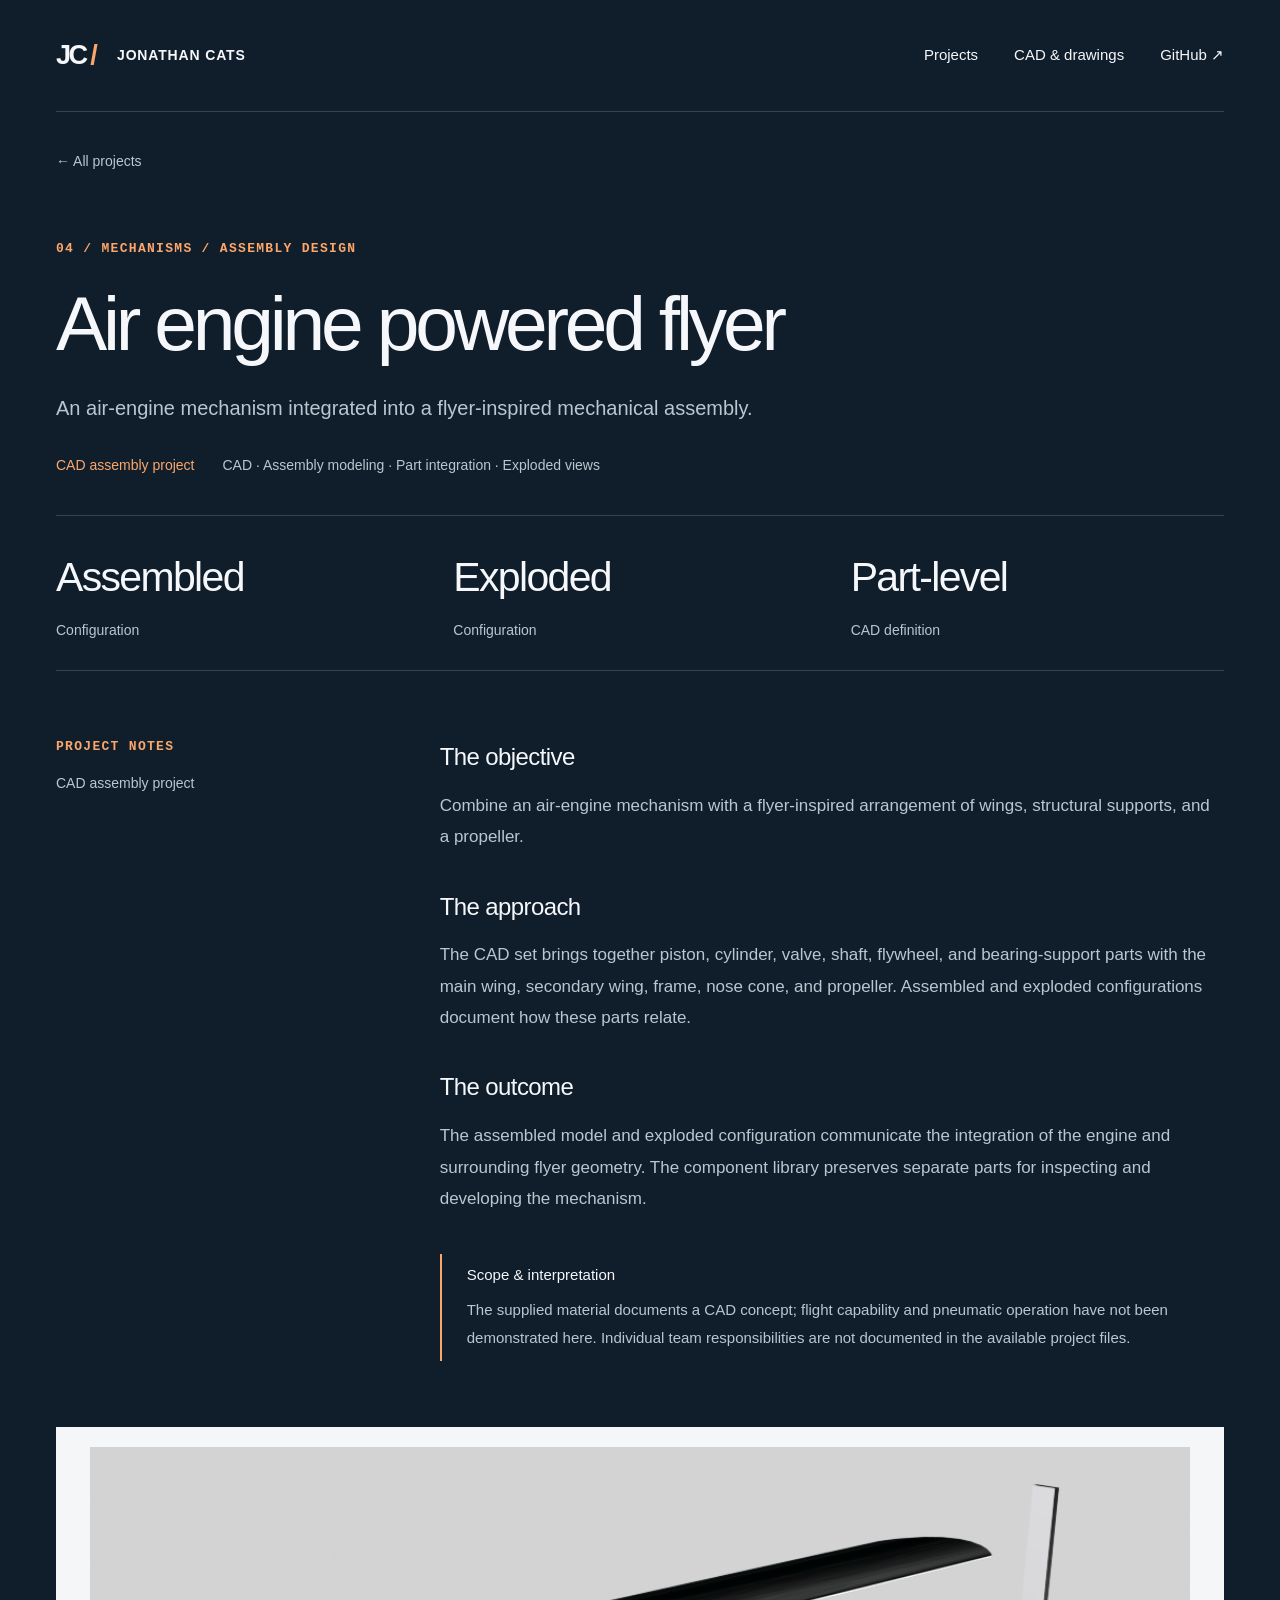
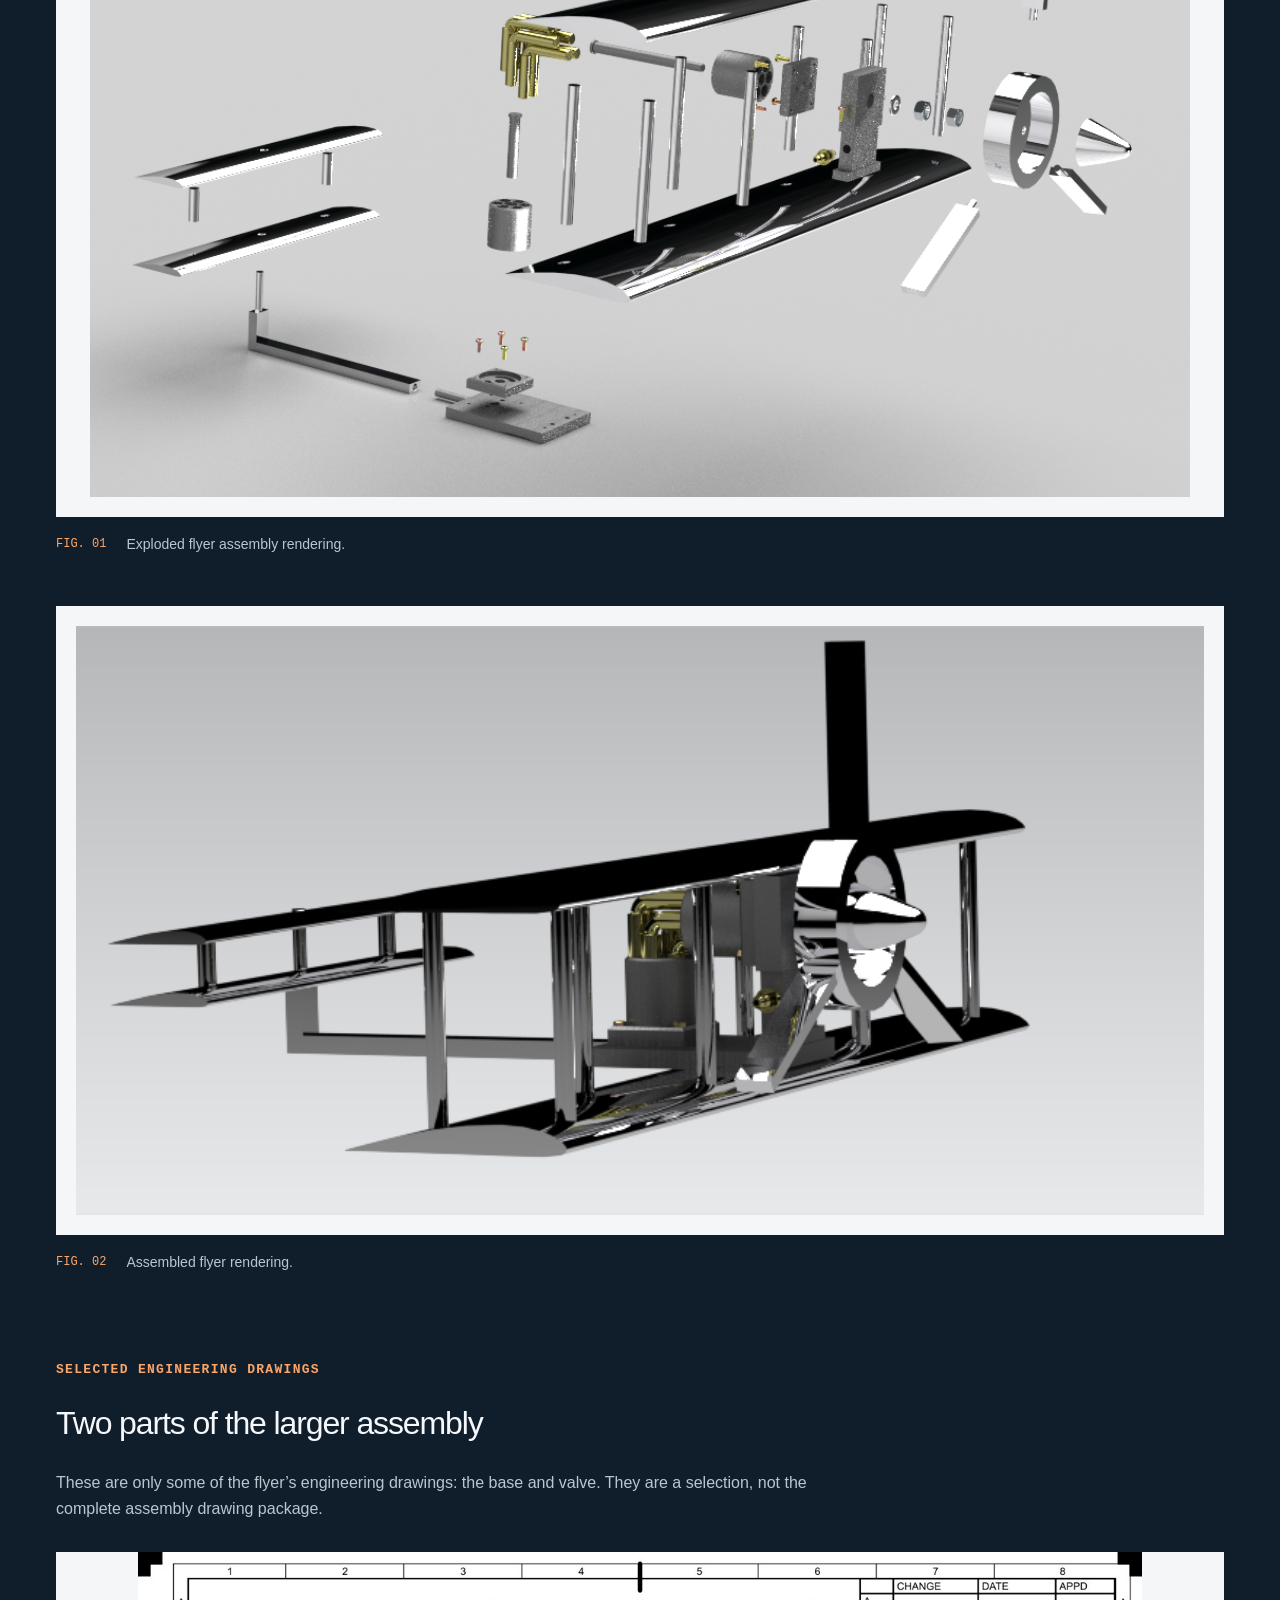
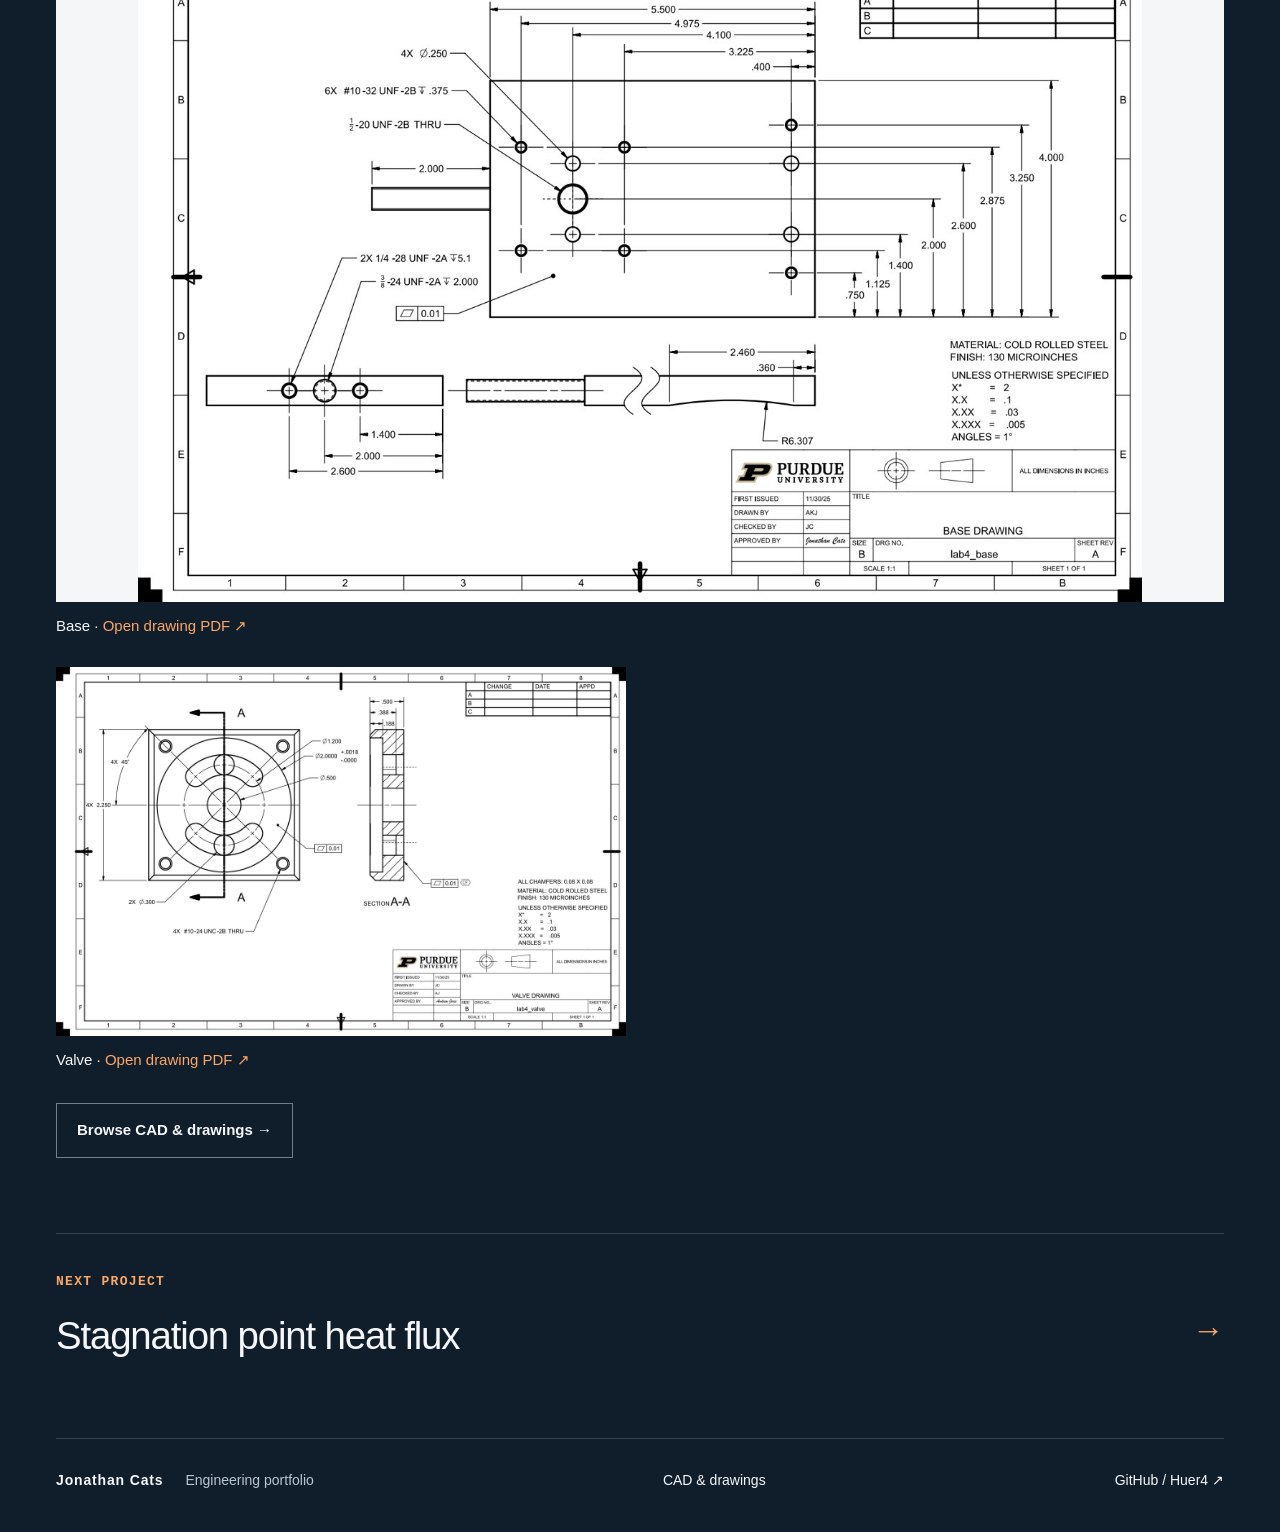
==== air-engine-flyer.html @ 66970be0 "Add interactive spaceplane STL viewer to stagnation heat-flux project" ====
<!doctype html><html lang="en"><head><meta charset="utf-8"><meta name="viewport" content="width=device-width, initial-scale=1"><meta name="description" content="An air-engine mechanism integrated into a flyer-inspired mechanical assembly."><meta name="theme-color" content="#101e2b"><meta property="og:title" content="Air engine powered flyer"><meta property="og:description" content="An air-engine mechanism integrated into a flyer-inspired mechanical assembly."><meta property="og:type" content="website"><title>Air engine powered flyer | Jonathan Cats</title><link rel="icon" href="assets/favicon.svg" type="image/svg+xml"><link rel="stylesheet" href="styles.6c785d814c17.css"></head><body><a class="skip" href="#main">Skip to content</a><header><a class="brand" href="index.html"><span class="monogram">JC<span> /</span></span><span>JONATHAN CATS</span></a><nav aria-label="Main navigation"><a href="index.html#projects">Projects</a><a href="cad-library.html">CAD &amp; drawings</a><a href="https://github.com/Huer4">GitHub <span aria-hidden="true">↗</span></a></nav></header><main id="main" class="detail"><a class="back" href="index.html#projects">← All projects</a><section class="project-heading"><p class="eyebrow accent">04 / MECHANISMS / ASSEMBLY DESIGN</p><h1>Air engine powered flyer</h1><p class="detail-intro">An air-engine mechanism integrated into a flyer-inspired mechanical assembly.</p><div class="project-meta"><span>CAD assembly project</span><span>CAD · Assembly modeling · Part integration · Exploded views</span></div></section><div class="metrics"><div><strong>Assembled</strong><span>Configuration</span></div><div><strong>Exploded</strong><span>Configuration</span></div><div><strong>Part-level</strong><span>CAD definition</span></div></div><div class="case-layout"><aside><p class="eyebrow">PROJECT NOTES</p><p>CAD assembly project</p></aside><div class="case-copy"><section><h2>The objective</h2><p>Combine an air-engine mechanism with a flyer-inspired arrangement of wings, structural supports, and a propeller.</p></section><section><h2>The approach</h2><p>The CAD set brings together piston, cylinder, valve, shaft, flywheel, and bearing-support parts with the main wing, secondary wing, frame, nose cone, and propeller. Assembled and exploded configurations document how these parts relate.</p></section><section><h2>The outcome</h2><p>The assembled model and exploded configuration communicate the integration of the engine and surrounding flyer geometry. The component library preserves separate parts for inspecting and developing the mechanism.</p></section><div class="model-note"><h3>Scope & interpretation</h3><p>The supplied material documents a CAD concept; flight capability and pneumatic operation have not been demonstrated here. Individual team responsibilities are not documented in the available project files.</p></div></div></div><section class="gallery" aria-label="Project figures"><figure class="flyer-figure"><a href="assets/flyer-exploded.png" aria-label="Open image: Exploded flyer assembly rendering."><img src="assets/flyer-exploded.png" alt="Exploded flyer assembly rendering." loading="lazy"></a><figcaption><span>FIG. 01</span>Exploded flyer assembly rendering.</figcaption></figure><figure class="flyer-figure"><a href="assets/flyer-assembly.png" aria-label="Open image: Assembled flyer rendering."><img src="assets/flyer-assembly.png" alt="Assembled flyer rendering." loading="lazy"></a><figcaption><span>FIG. 02</span>Assembled flyer rendering.</figcaption></figure></section><section class="selected-drawings"><p class="eyebrow accent">SELECTED ENGINEERING DRAWINGS</p><h2>Two parts of the larger assembly</h2><p>These are only some of the flyer’s engineering drawings: the base and valve. They are a selection, not the complete assembly drawing package.</p><div class="drawing-pair"><figure><a href="library/flyer-base/drawing.pdf"><img src="library/flyer-base/drawing.jpg" alt="Flyer base engineering drawing" loading="lazy"></a><figcaption>Base · <a href="library/flyer-base/drawing.pdf">Open drawing PDF ↗</a></figcaption></figure><figure><a href="library/flyer-valve/drawing.pdf"><img src="library/flyer-valve/drawing.jpg" alt="Flyer valve engineering drawing" loading="lazy"></a><figcaption>Valve · <a href="library/flyer-valve/drawing.pdf">Open drawing PDF ↗</a></figcaption></figure></div><a class="button" href="cad-library.html">Browse CAD & drawings →</a></section><a class="next-project" href="stagnation-point-heat-flux.html"><span class="eyebrow">NEXT PROJECT</span><strong>Stagnation point heat flux</strong><span aria-hidden="true">→</span></a></main><footer><a class="brand" href="index.html">Jonathan Cats<span class="muted">Engineering portfolio</span></a><a href="cad-library.html">CAD &amp; drawings</a><a href="https://github.com/Huer4">GitHub / Huer4 ↗</a></footer></body></html>
---- styles.6c785d814c17.css ----
:root{--bg:#101e2b;--surface:#182a3a;--line:#344452;--text:#f5f7fa;--muted:#bac6cf;--accent:#fca66a;--max:1280px;color-scheme:dark;font-family:Arial,Helvetica,sans-serif}*{box-sizing:border-box}html{scroll-behavior:smooth;scroll-padding-top:32px}body{margin:0;background:var(--bg);color:var(--text);font-size:16px;line-height:1.65}a{color:inherit;text-decoration:none}a:focus-visible{outline:3px solid var(--accent);outline-offset:7px}img{display:block;max-width:100%;height:auto}header,footer,main{width:min(var(--max),calc(100% - 112px));margin:auto}header{display:flex;align-items:center;justify-content:space-between;min-height:112px;border-bottom:1px solid var(--line);gap:28px}.brand{display:flex;align-items:center;gap:22px;font-size:.875rem;font-weight:700;letter-spacing:.06em}.monogram{font-size:1.7rem;letter-spacing:-.1em}.monogram span{color:var(--accent)}nav{display:flex;gap:36px;font-size:.9375rem}nav a:hover,.back:hover{color:var(--accent)}.hero{display:grid;grid-template-columns:1.07fr 1fr;align-items:center;gap:52px;padding:90px 0 84px}.eyebrow{font-family:'Courier New',monospace;font-size:.8125rem;letter-spacing:.1em;font-weight:700;line-height:1.6;margin:0 0 22px}.accent{color:var(--accent)}h1,h2,h3,p{margin-top:0}h1{font-size:clamp(2.9rem,4.6vw,4.65rem);font-weight:500;line-height:1.07;letter-spacing:-.055em;margin-bottom:28px}h1 em{font-style:normal;color:var(--accent)}.intro{font-size:1.0625rem;color:var(--muted);max-width:460px;margin:0 0 32px;line-height:1.8}.button{display:inline-flex;gap:36px;padding:14px 20px;border:1px solid #70808b;font-weight:600;font-size:.9375rem}.button:hover{background:var(--accent);color:var(--bg);border-color:var(--accent)}.hero-visual{border:1px solid var(--line);transform:translateY(9px)}.hero-image{background:#d2d4d6;padding:32px 0}.hero-image img{width:100%;aspect-ratio:1.4;object-fit:contain}.hero-caption{display:grid;grid-template-columns:1fr auto;gap:7px 20px;padding:23px 26px}.hero-caption>span:first-child{grid-column:1/-1;color:var(--muted);font:12px 'Courier New',monospace;letter-spacing:.12em}.hero-caption strong{font-size:1.125rem;font-weight:500}.hero-caption>span:last-child{color:var(--accent);font-size:1.4rem}.disciplines{border-top:1px solid var(--line);border-bottom:1px solid var(--line);padding:23px 0;display:flex;justify-content:space-between;gap:20px;color:var(--muted);font:.8125rem 'Courier New',monospace;letter-spacing:.06em}.projects{padding:90px 0 110px}.section-heading{display:flex;justify-content:space-between;align-items:end;margin-bottom:44px;gap:35px}.section-heading h2{font-size:clamp(2rem,3vw,2.8rem);font-weight:400;line-height:1.2;letter-spacing:-.035em;margin:0}.section-heading>p{color:var(--muted);margin:0}.grid{display:grid;grid-template-columns:1fr 1fr;gap:58px 32px}.card{min-width:0}.card-image{position:relative;background:#f1f3f5;aspect-ratio:1.5;overflow:hidden;display:grid;place-items:center}.card-image img{width:100%;height:100%;object-fit:contain;transition:transform .35s}.card a:hover .card-image img{transform:scale(1.025)}.image-num{position:absolute;top:16px;left:16px;background:var(--bg);color:var(--text);padding:3px 10px;font:.8125rem/1.8 'Courier New',monospace}.small-preview img{width:70%;height:70%;object-fit:contain}.card-info{padding:23px 0 0}.card-info .eyebrow{color:var(--accent);font-size:.75rem;margin-bottom:10px}.card h3{font-size:clamp(1.25rem,2vw,1.75rem);letter-spacing:-.025em;font-weight:500;line-height:1.25;display:flex;justify-content:space-between;gap:14px;margin-bottom:12px}.card h3 span{color:var(--accent)}.card-info>p:not(.eyebrow){color:var(--muted);max-width:470px;margin-bottom:18px}.card-link{font-size:.875rem;border-bottom:1px solid #7e909e;padding-bottom:5px}.card-link span{margin-left:13px}footer{padding:30px 0 40px;border-top:1px solid var(--line);display:flex;justify-content:space-between;align-items:center;gap:24px;font-size:.875rem}.muted{color:var(--muted);font-weight:400;letter-spacing:0}.skip{position:fixed;top:-100px;left:16px;background:var(--accent);color:var(--bg);padding:12px;z-index:10}.skip:focus{top:12px}.detail{padding-top:36px}.back{font-size:.875rem;color:var(--muted)}.project-heading{padding:65px 0 38px;max-width:1000px}.project-heading h1{font-size:clamp(2.9rem,6vw,5.5rem);max-width:950px}.detail-intro{font-size:1.25rem;line-height:1.6;max-width:730px;color:var(--muted)}.project-meta{display:flex;flex-wrap:wrap;gap:12px 28px;font-size:.875rem;color:var(--muted);margin-top:30px}.project-meta>span:first-child{color:var(--accent)}.metrics{display:grid;grid-template-columns:repeat(3,1fr);padding:28px 0;border-block:1px solid var(--line);gap:24px}.metrics>div{display:flex;flex-direction:column;gap:7px}.metrics strong{font-size:clamp(1.6rem,3.2vw,2.7rem);font-weight:400;letter-spacing:-.04em}.metrics span{color:var(--muted);font-size:.875rem}.case-layout{display:grid;grid-template-columns:1fr 2.5fr;gap:70px;margin:66px 0}.case-layout aside{color:var(--muted);font-size:.875rem}.case-layout aside .eyebrow{color:var(--accent);margin-bottom:14px}.case-copy{max-width:780px}.case-copy h2{font-weight:500;font-size:1.5rem;margin-bottom:13px;letter-spacing:-.025em}.case-copy section{margin-bottom:34px}.case-copy p{color:var(--muted);font-size:1.0625rem;line-height:1.85}.model-note{border-left:2px solid var(--accent);padding:9px 0 9px 25px;margin-top:40px}.model-note h3{font-size:.9375rem;margin-bottom:8px;font-weight:500}.model-note p{font-size:.9375rem;margin-bottom:0}.gallery{display:grid;grid-template-columns:repeat(2,minmax(0,1fr));gap:34px;margin-bottom:70px}figure{margin:0;min-width:0}figure:first-child{grid-column:1/-1}figure>a{background:#f5f6f7;display:grid;place-items:center;padding:20px}figure img{max-height:650px;object-fit:contain;width:100%}figure.preview-figure>a{min-height:330px}figure.preview-figure img{width:494px;max-width:100%}.gallery figcaption{display:flex;gap:20px;font-size:.875rem;color:var(--muted);padding:16px 0}.gallery figcaption span{font:.75rem/1.9 'Courier New',monospace;color:var(--accent);white-space:nowrap}.next-project{border-top:1px solid var(--line);display:grid;grid-template-columns:1fr auto;padding:38px 0 70px;gap:12px}.next-project .eyebrow{grid-column:1/-1;margin:0;color:var(--accent)}.next-project strong{font-weight:400;font-size:clamp(1.5rem,3vw,2.5rem);letter-spacing:-.03em}.next-project>span:last-child{font-size:2rem;color:var(--accent)}@media(min-width:1500px){.hero{padding-block:110px}}@media(max-width:1000px){header,footer,main{width:calc(100% - 64px)}.hero{gap:32px;padding-block:65px}h1{font-size:3.3rem}.hero-image{padding:20px 0}.brand{gap:12px}.disciplines{font-size:.75rem;letter-spacing:0}.case-layout{gap:35px;grid-template-columns:1fr 3fr}}@media(max-width:720px){header,footer,main{width:calc(100% - 40px)}header{min-height:86px}.brand{font-size:.75rem;gap:10px}.monogram{font-size:1.5rem}nav{gap:18px;font-size:.875rem}.hero{grid-template-columns:1fr;padding:48px 0;gap:36px}h1{font-size:clamp(2.75rem,9vw,4rem)}.hero-visual{transform:none}.hero-image{padding:0}.hero-image img{aspect-ratio:1.6}.disciplines{flex-wrap:wrap;gap:16px;font-size:.75rem}.projects{padding:54px 0 60px}.section-heading{align-items:start;flex-direction:column;gap:20px}.section-heading>p br{display:none}.grid{grid-template-columns:1fr;gap:42px}.card h3{font-size:1.6rem}.card-image{aspect-ratio:1.5}.card-info{padding-top:20px}footer{align-items:start;flex-direction:column}.project-heading{padding-top:42px}.project-heading h1{font-size:3rem}.detail-intro{font-size:1.125rem}.metrics{gap:15px}.metrics strong{font-size:1.6rem}.metrics span{font-size:.8125rem}.case-layout{grid-template-columns:1fr;gap:15px;margin:42px 0}.case-layout aside{display:none}.gallery{grid-template-columns:1fr}.gallery figure:first-child{grid-column:auto}figure>a{padding:8px}.gallery figcaption{gap:12px}.project-meta{gap:10px}.next-project{padding-bottom:45px}}@media(max-width:380px){header .brand>span:last-child{max-width:85px;line-height:1.4}.metrics{grid-template-columns:1fr}.metrics>div{flex-direction:row;align-items:baseline;justify-content:space-between}}@media(prefers-reduced-motion:reduce){html{scroll-behavior:auto}.card-image img{transition:none}}@media print{body{background:white;color:black}header,footer,nav,.back,.next-project{display:none}main{width:100%}.case-copy p,.model-note p,.metrics span,.detail-intro{color:#333}.gallery figure{break-inside:avoid}}

/* CAD and drawing collection */
.library-note{max-width:850px;color:var(--muted);font-size:1rem}.library-group{padding:18px 0 55px}.library-group>h2,.selected-drawings h2,.archive-teaser h2{font-size:2rem;font-weight:400;letter-spacing:-.035em;line-height:1.25}.library-grid{display:grid;grid-template-columns:repeat(2,minmax(0,1fr));gap:30px}.library-card{border:1px solid var(--line);padding:16px;min-width:0}.paired-previews{display:grid;grid-template-columns:1fr 1fr;gap:8px;background:#eff1f3}.paired-previews a{display:grid;place-items:center;min-width:0;aspect-ratio:1.1;background:#eff1f3;color:#182a3a}.paired-previews img{width:100%;height:100%;max-height:250px;object-fit:contain}.library-card h3{font-size:1.125rem;font-weight:500;margin:18px 0 12px}.library-links{display:flex;gap:12px 24px;flex-wrap:wrap;font-size:.875rem}.library-links a{color:var(--accent);text-decoration:underline;text-underline-offset:4px}.selected-drawings{margin:30px 0 75px}.selected-drawings>p:not(.eyebrow){color:var(--muted);max-width:800px}.drawing-pair{display:grid;grid-template-columns:1fr 1fr;gap:28px;margin:30px 0}.drawing-pair figure>a{padding:0}.drawing-pair figcaption{font-size:.9375rem;margin-top:12px}.drawing-pair figcaption a{color:var(--accent)}.gallery .flyer-figure{grid-column:1/-1}.archive-teaser{border-top:1px solid var(--line);display:flex;justify-content:space-between;align-items:center;gap:32px;padding:55px 0 75px}.archive-teaser p:not(.eyebrow){color:var(--muted)}.archive-teaser .button{flex-shrink:0}.archive-teaser h2{margin-bottom:14px}@media(max-width:720px){header{flex-wrap:wrap;gap:8px;padding:18px 0}header nav{width:100%;justify-content:space-between;gap:12px;padding-top:8px}.library-grid,.drawing-pair{grid-template-columns:1fr}.archive-teaser{display:block}.archive-teaser .button{margin-top:12px}.library-group>h2,.selected-drawings h2,.archive-teaser h2{font-size:1.6rem}}

.engineering-decisions h3{font-size:1.125rem;font-weight:500;margin:28px 0 10px}.contour-section{margin:0 0 70px}.contour-section h2{font-size:2rem;font-weight:400;letter-spacing:-.035em;line-height:1.25}.contour-section>p:not(.eyebrow){color:var(--muted);max-width:850px}.contour-section figure{margin:28px 0}.contour-section figure>a{padding:0}.contour-section figcaption{color:var(--muted);font-size:.875rem;padding-top:14px}

.site-update-note{width:min(var(--max),calc(100% - 112px));margin:0 auto;padding:22px 0;color:var(--muted);font-size:.875rem;line-height:1.7;border-top:1px solid var(--line)}@media(max-width:1000px){.site-update-note{width:calc(100% - 64px)}}@media(max-width:720px){.site-update-note{width:calc(100% - 40px)}}

/* Prominent homepage update banner */
.update-banner{width:100%;overflow:hidden;background:#c9162b;color:#fff;border-bottom:3px solid #ff7584;font-size:1rem;font-weight:700;letter-spacing:.035em;line-height:1.5;padding:15px 0}.update-banner-track{display:flex;width:max-content;animation:portfolio-notice 26s linear infinite}.update-banner-track span{display:block;flex-shrink:0;white-space:nowrap;padding-right:80px}.update-banner:hover .update-banner-track{animation-play-state:paused}@keyframes portfolio-notice{from{transform:translateX(0)}to{transform:translateX(-50%)}}@media(prefers-reduced-motion:reduce){.update-banner-track{animation:none;width:auto}.update-banner-track span{white-space:normal;padding:0 20px}.update-banner-track span[aria-hidden]{display:none}}

.geometry-section{margin:50px 0}.geometry-section h2{font-size:2rem;font-weight:400;letter-spacing:-.035em}.geometry-section>p{color:var(--muted);max-width:900px}#geometry-viewer{width:100%;height:440px;border:1px solid var(--line);background:#e5eaee}#geometry-viewer canvas{display:block;width:100%;height:100%;touch-action:none}#model-status{font-size:.875rem;margin:14px 0}.model-controls{display:flex;flex-wrap:wrap;align-items:center;gap:10px}.model-controls button,.model-controls a{font:inherit;font-size:.875rem;padding:9px 13px;border:1px solid #70808b;background:transparent;color:var(--text);cursor:pointer}.model-controls button:hover,.model-controls button[aria-pressed="true"]{background:var(--accent);color:var(--bg)}.model-controls button:focus-visible{outline:3px solid var(--accent);outline-offset:3px}.model-controls button:disabled{opacity:.4;cursor:wait}.model-controls a{color:var(--accent)}@media(max-width:720px){#geometry-viewer{height:330px}}
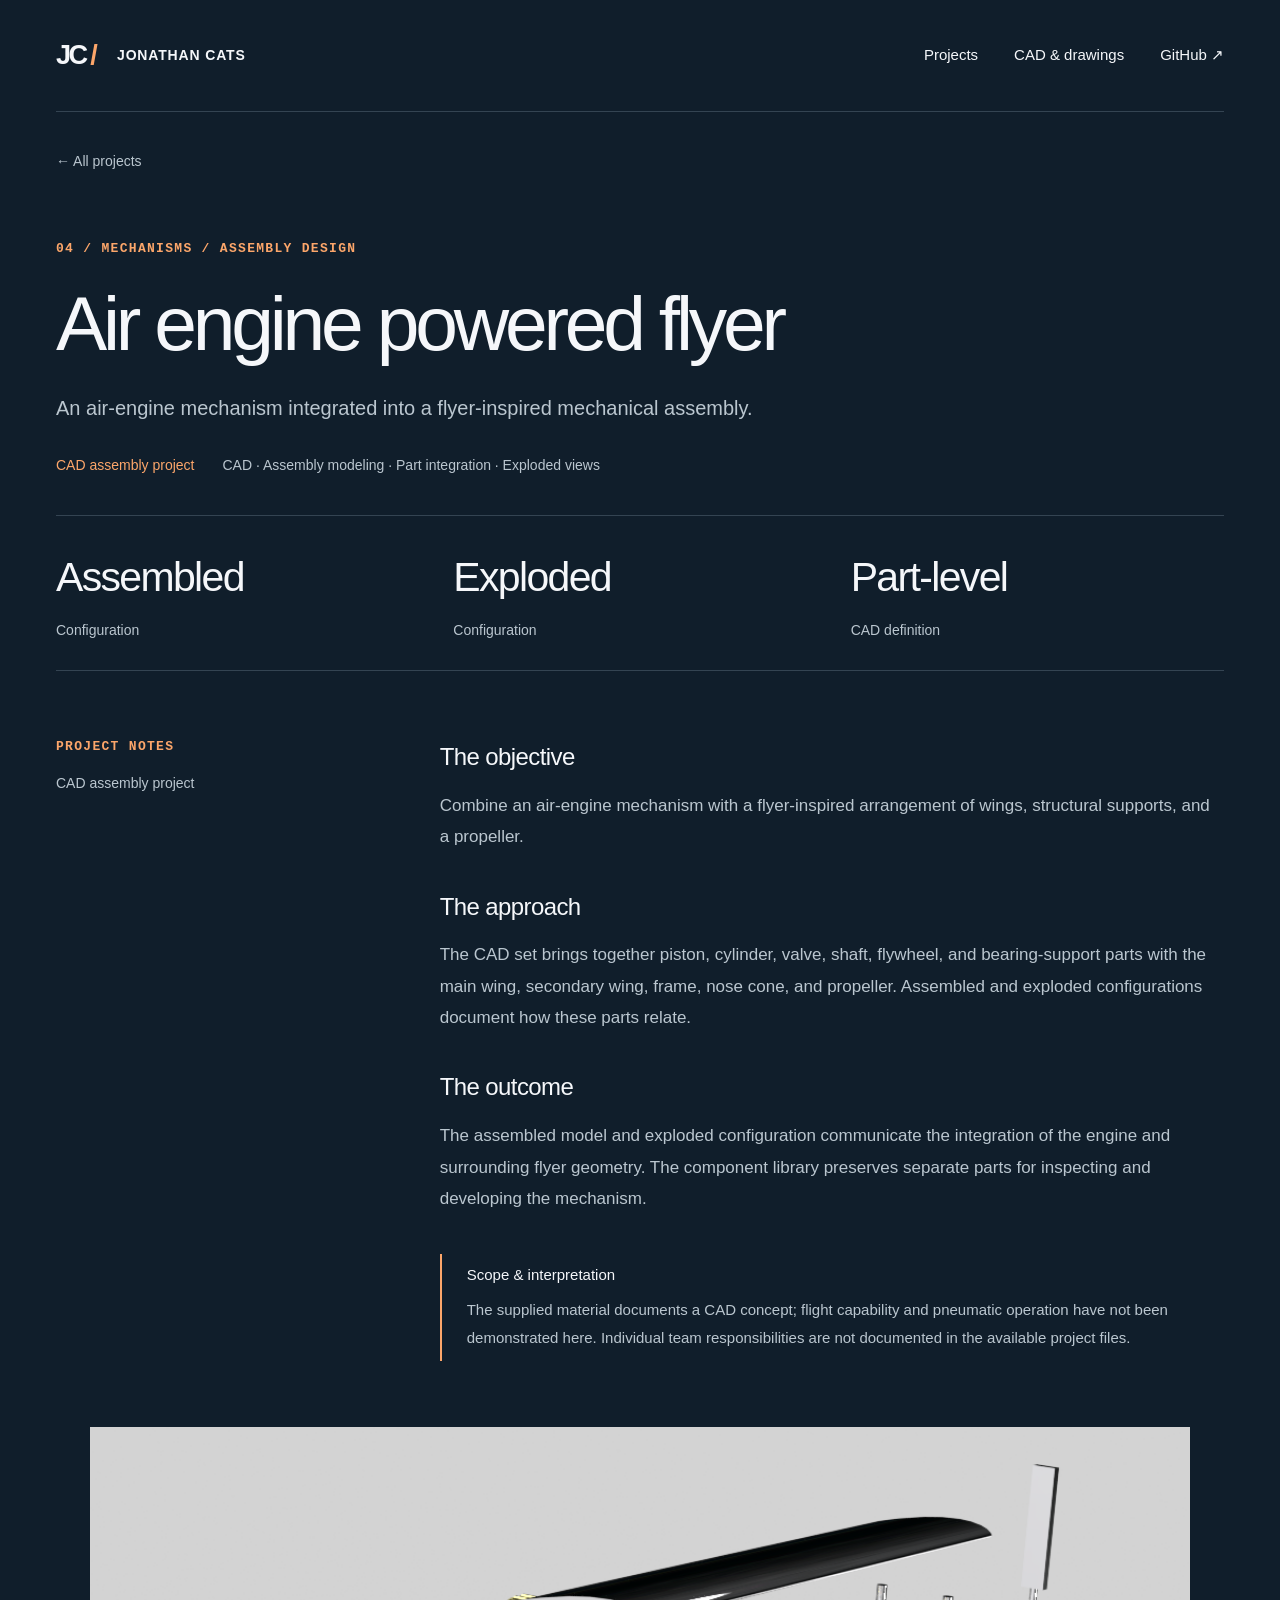
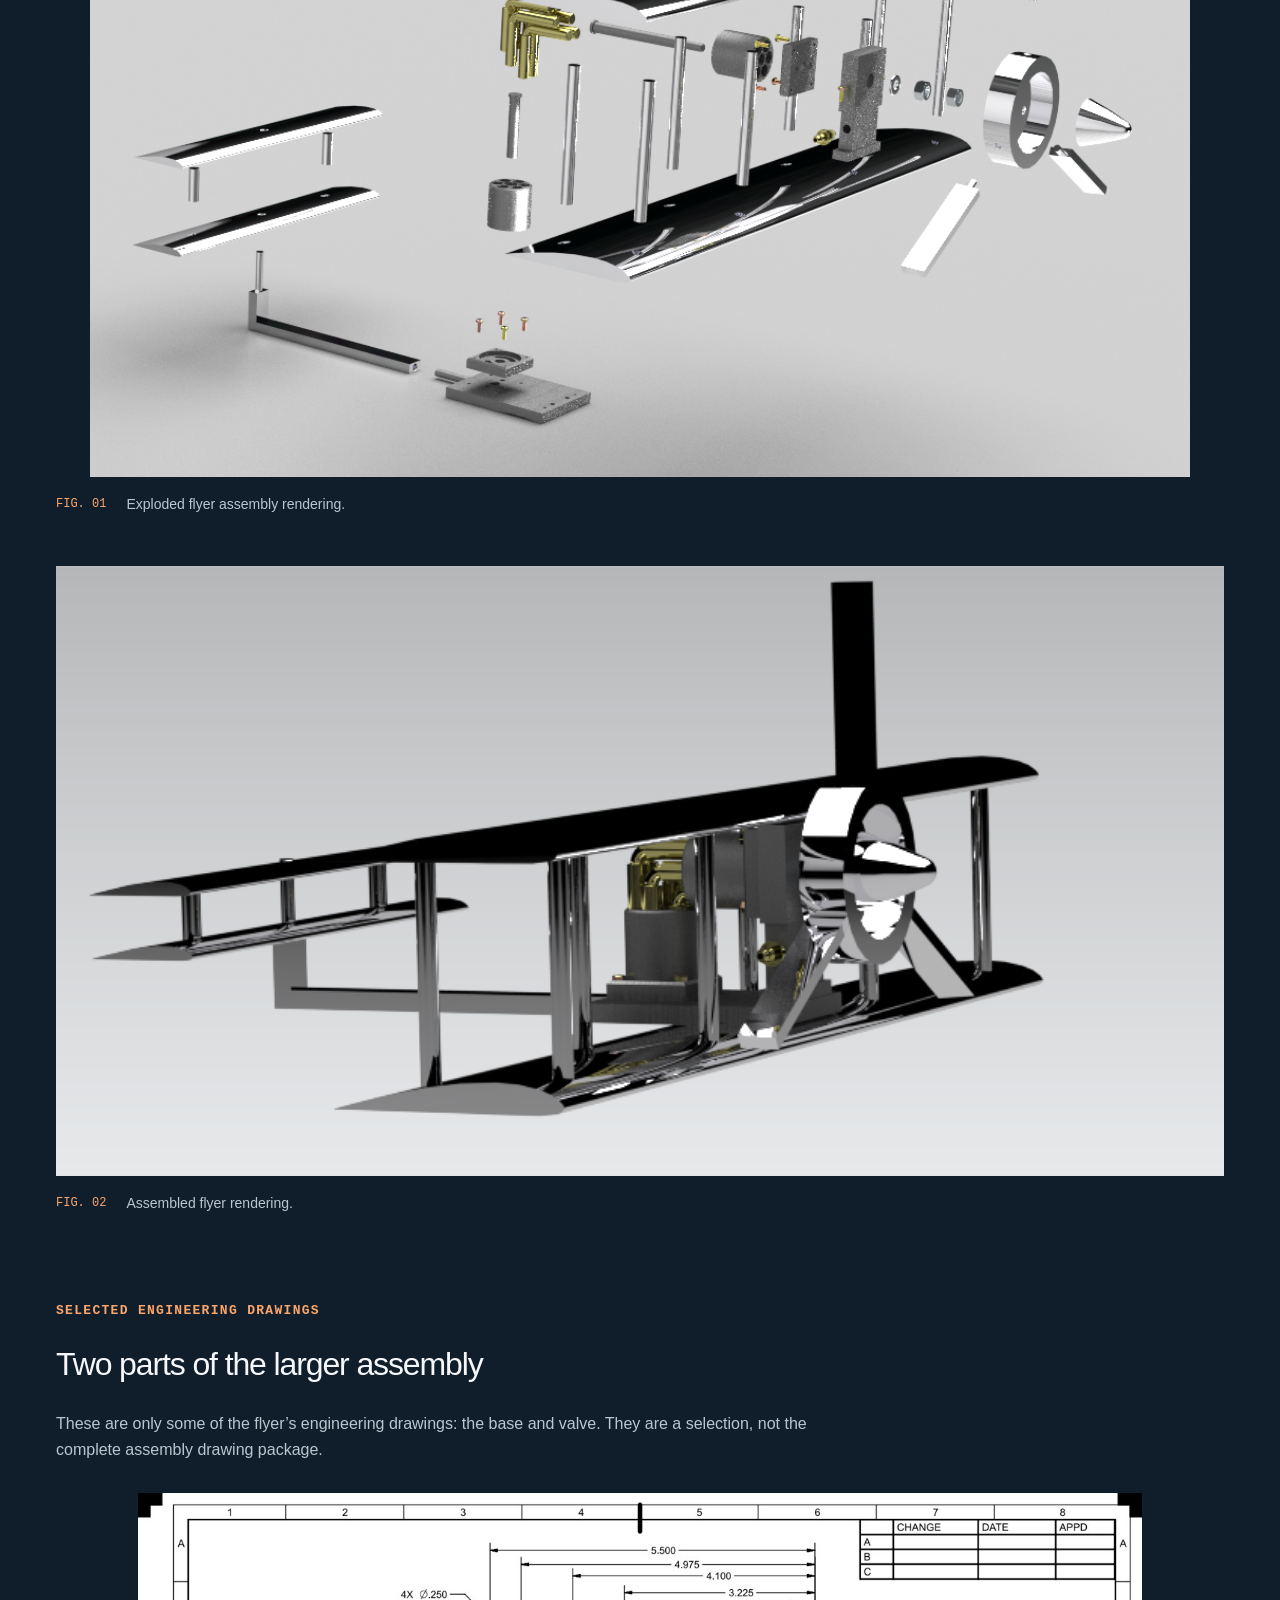
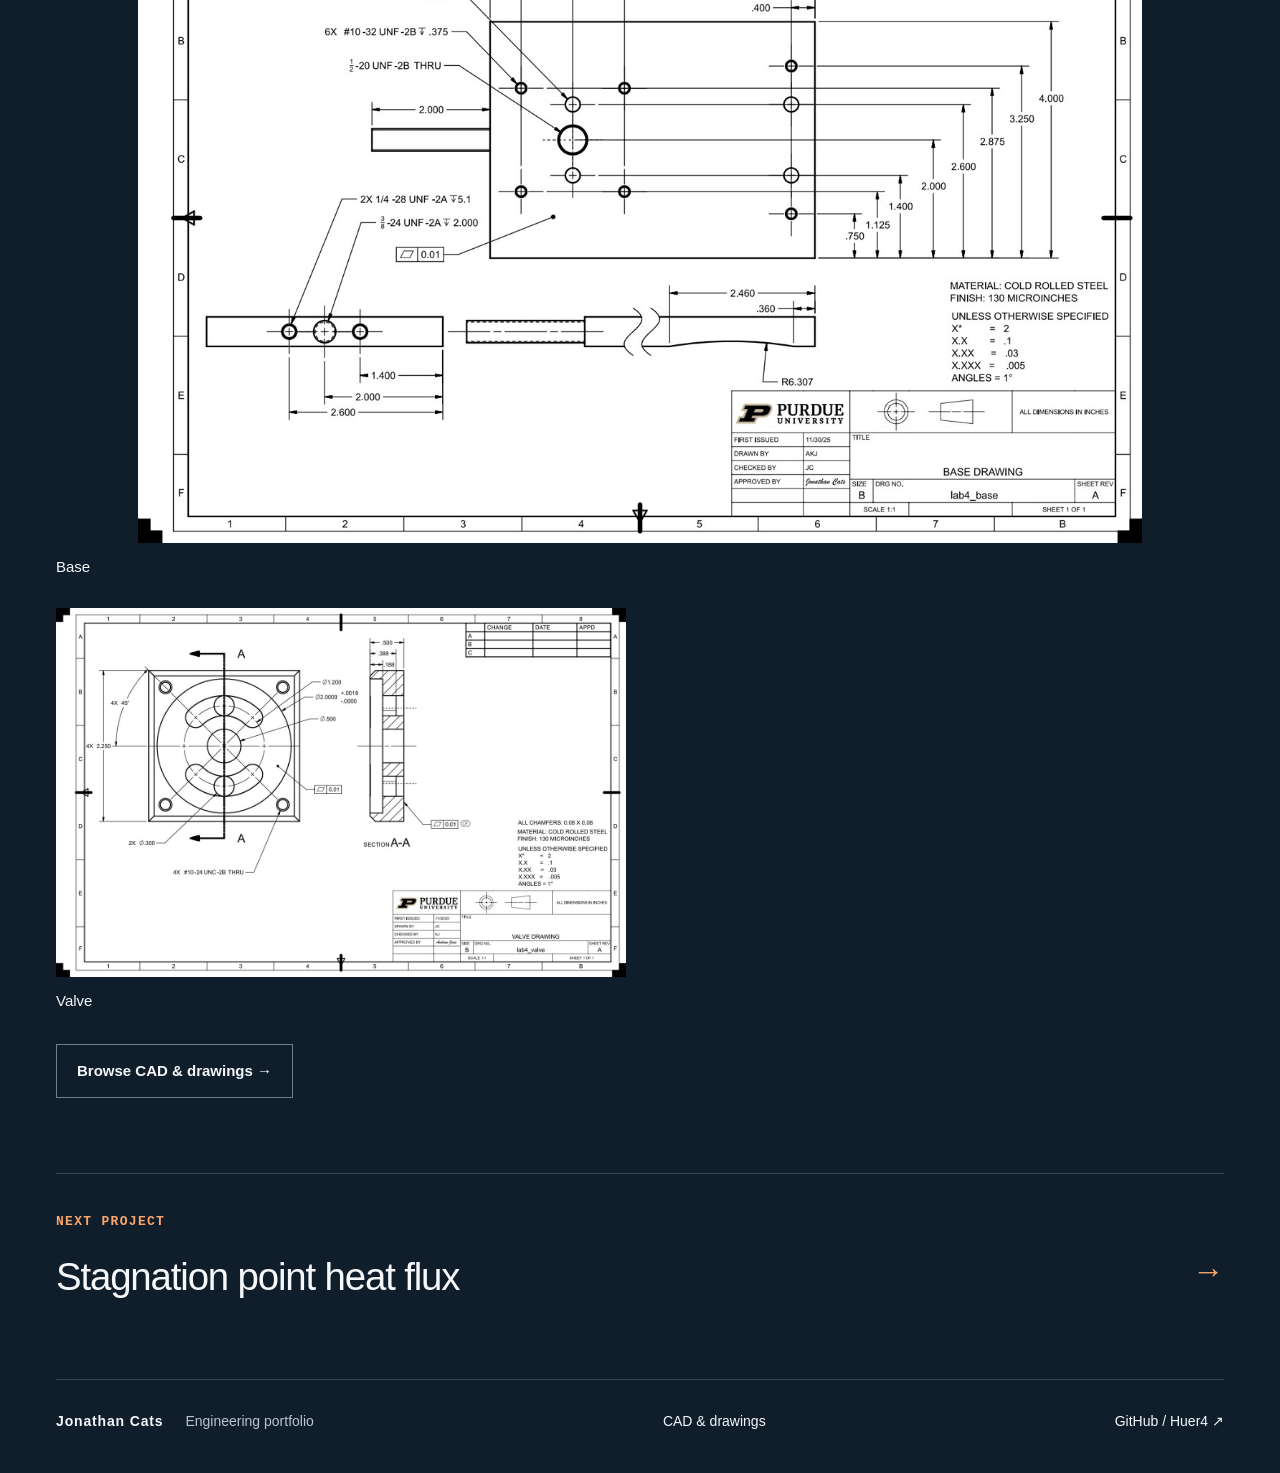
==== commit 77c81a70: "Remove download options and unpublish CAD and drawing source files" ====
--- a/air-engine-flyer.html
+++ b/air-engine-flyer.html
@@ -1 +1 @@
-<!doctype html><html lang="en"><head><meta charset="utf-8"><meta name="viewport" content="width=device-width, initial-scale=1"><meta name="description" content="An air-engine mechanism integrated into a flyer-inspired mechanical assembly."><meta name="theme-color" content="#101e2b"><meta property="og:title" content="Air engine powered flyer"><meta property="og:description" content="An air-engine mechanism integrated into a flyer-inspired mechanical assembly."><meta property="og:type" content="website"><title>Air engine powered flyer | Jonathan Cats</title><link rel="icon" href="assets/favicon.svg" type="image/svg+xml"><link rel="stylesheet" href="styles.6c785d814c17.css"></head><body><a class="skip" href="#main">Skip to content</a><header><a class="brand" href="index.html"><span class="monogram">JC<span> /</span></span><span>JONATHAN CATS</span></a><nav aria-label="Main navigation"><a href="index.html#projects">Projects</a><a href="cad-library.html">CAD &amp; drawings</a><a href="https://github.com/Huer4">GitHub <span aria-hidden="true">↗</span></a></nav></header><main id="main" class="detail"><a class="back" href="index.html#projects">← All projects</a><section class="project-heading"><p class="eyebrow accent">04 / MECHANISMS / ASSEMBLY DESIGN</p><h1>Air engine powered flyer</h1><p class="detail-intro">An air-engine mechanism integrated into a flyer-inspired mechanical assembly.</p><div class="project-meta"><span>CAD assembly project</span><span>CAD · Assembly modeling · Part integration · Exploded views</span></div></section><div class="metrics"><div><strong>Assembled</strong><span>Configuration</span></div><div><strong>Exploded</strong><span>Configuration</span></div><div><strong>Part-level</strong><span>CAD definition</span></div></div><div class="case-layout"><aside><p class="eyebrow">PROJECT NOTES</p><p>CAD assembly project</p></aside><div class="case-copy"><section><h2>The objective</h2><p>Combine an air-engine mechanism with a flyer-inspired arrangement of wings, structural supports, and a propeller.</p></section><section><h2>The approach</h2><p>The CAD set brings together piston, cylinder, valve, shaft, flywheel, and bearing-support parts with the main wing, secondary wing, frame, nose cone, and propeller. Assembled and exploded configurations document how these parts relate.</p></section><section><h2>The outcome</h2><p>The assembled model and exploded configuration communicate the integration of the engine and surrounding flyer geometry. The component library preserves separate parts for inspecting and developing the mechanism.</p></section><div class="model-note"><h3>Scope & interpretation</h3><p>The supplied material documents a CAD concept; flight capability and pneumatic operation have not been demonstrated here. Individual team responsibilities are not documented in the available project files.</p></div></div></div><section class="gallery" aria-label="Project figures"><figure class="flyer-figure"><a href="assets/flyer-exploded.png" aria-label="Open image: Exploded flyer assembly rendering."><img src="assets/flyer-exploded.png" alt="Exploded flyer assembly rendering." loading="lazy"></a><figcaption><span>FIG. 01</span>Exploded flyer assembly rendering.</figcaption></figure><figure class="flyer-figure"><a href="assets/flyer-assembly.png" aria-label="Open image: Assembled flyer rendering."><img src="assets/flyer-assembly.png" alt="Assembled flyer rendering." loading="lazy"></a><figcaption><span>FIG. 02</span>Assembled flyer rendering.</figcaption></figure></section><section class="selected-drawings"><p class="eyebrow accent">SELECTED ENGINEERING DRAWINGS</p><h2>Two parts of the larger assembly</h2><p>These are only some of the flyer’s engineering drawings: the base and valve. They are a selection, not the complete assembly drawing package.</p><div class="drawing-pair"><figure><a href="library/flyer-base/drawing.pdf"><img src="library/flyer-base/drawing.jpg" alt="Flyer base engineering drawing" loading="lazy"></a><figcaption>Base · <a href="library/flyer-base/drawing.pdf">Open drawing PDF ↗</a></figcaption></figure><figure><a href="library/flyer-valve/drawing.pdf"><img src="library/flyer-valve/drawing.jpg" alt="Flyer valve engineering drawing" loading="lazy"></a><figcaption>Valve · <a href="library/flyer-valve/drawing.pdf">Open drawing PDF ↗</a></figcaption></figure></div><a class="button" href="cad-library.html">Browse CAD & drawings →</a></section><a class="next-project" href="stagnation-point-heat-flux.html"><span class="eyebrow">NEXT PROJECT</span><strong>Stagnation point heat flux</strong><span aria-hidden="true">→</span></a></main><footer><a class="brand" href="index.html">Jonathan Cats<span class="muted">Engineering portfolio</span></a><a href="cad-library.html">CAD &amp; drawings</a><a href="https://github.com/Huer4">GitHub / Huer4 ↗</a></footer></body></html>+<!doctype html><html lang="en"><head><meta charset="utf-8"><meta name="viewport" content="width=device-width, initial-scale=1"><meta name="description" content="An air-engine mechanism integrated into a flyer-inspired mechanical assembly."><meta name="theme-color" content="#101e2b"><meta property="og:title" content="Air engine powered flyer"><meta property="og:description" content="An air-engine mechanism integrated into a flyer-inspired mechanical assembly."><meta property="og:type" content="website"><title>Air engine powered flyer | Jonathan Cats</title><link rel="icon" href="assets/favicon.svg" type="image/svg+xml"><link rel="stylesheet" href="styles.6c785d814c17.css"></head><body><a class="skip" href="#main">Skip to content</a><header><a class="brand" href="index.html"><span class="monogram">JC<span> /</span></span><span>JONATHAN CATS</span></a><nav aria-label="Main navigation"><a href="index.html#projects">Projects</a><a href="cad-library.html">CAD &amp; drawings</a><a href="https://github.com/Huer4">GitHub <span aria-hidden="true">↗</span></a></nav></header><main id="main" class="detail"><a class="back" href="index.html#projects">← All projects</a><section class="project-heading"><p class="eyebrow accent">04 / MECHANISMS / ASSEMBLY DESIGN</p><h1>Air engine powered flyer</h1><p class="detail-intro">An air-engine mechanism integrated into a flyer-inspired mechanical assembly.</p><div class="project-meta"><span>CAD assembly project</span><span>CAD · Assembly modeling · Part integration · Exploded views</span></div></section><div class="metrics"><div><strong>Assembled</strong><span>Configuration</span></div><div><strong>Exploded</strong><span>Configuration</span></div><div><strong>Part-level</strong><span>CAD definition</span></div></div><div class="case-layout"><aside><p class="eyebrow">PROJECT NOTES</p><p>CAD assembly project</p></aside><div class="case-copy"><section><h2>The objective</h2><p>Combine an air-engine mechanism with a flyer-inspired arrangement of wings, structural supports, and a propeller.</p></section><section><h2>The approach</h2><p>The CAD set brings together piston, cylinder, valve, shaft, flywheel, and bearing-support parts with the main wing, secondary wing, frame, nose cone, and propeller. Assembled and exploded configurations document how these parts relate.</p></section><section><h2>The outcome</h2><p>The assembled model and exploded configuration communicate the integration of the engine and surrounding flyer geometry. The component library preserves separate parts for inspecting and developing the mechanism.</p></section><div class="model-note"><h3>Scope & interpretation</h3><p>The supplied material documents a CAD concept; flight capability and pneumatic operation have not been demonstrated here. Individual team responsibilities are not documented in the available project files.</p></div></div></div><section class="gallery" aria-label="Project figures"><figure class="flyer-figure"><img src="assets/flyer-exploded.png" alt="Exploded flyer assembly rendering." loading="lazy"><figcaption><span>FIG. 01</span>Exploded flyer assembly rendering.</figcaption></figure><figure class="flyer-figure"><img src="assets/flyer-assembly.png" alt="Assembled flyer rendering." loading="lazy"><figcaption><span>FIG. 02</span>Assembled flyer rendering.</figcaption></figure></section><section class="selected-drawings"><p class="eyebrow accent">SELECTED ENGINEERING DRAWINGS</p><h2>Two parts of the larger assembly</h2><p>These are only some of the flyer’s engineering drawings: the base and valve. They are a selection, not the complete assembly drawing package.</p><div class="drawing-pair"><figure><img src="library/flyer-base/drawing.jpg" alt="Flyer base engineering drawing" loading="lazy"><figcaption>Base</figcaption></figure><figure><img src="library/flyer-valve/drawing.jpg" alt="Flyer valve engineering drawing" loading="lazy"><figcaption>Valve</figcaption></figure></div><a class="button" href="cad-library.html">Browse CAD & drawings →</a></section><a class="next-project" href="stagnation-point-heat-flux.html"><span class="eyebrow">NEXT PROJECT</span><strong>Stagnation point heat flux</strong><span aria-hidden="true">→</span></a></main><footer><a class="brand" href="index.html">Jonathan Cats<span class="muted">Engineering portfolio</span></a><a href="cad-library.html">CAD &amp; drawings</a><a href="https://github.com/Huer4">GitHub / Huer4 ↗</a></footer></body></html>
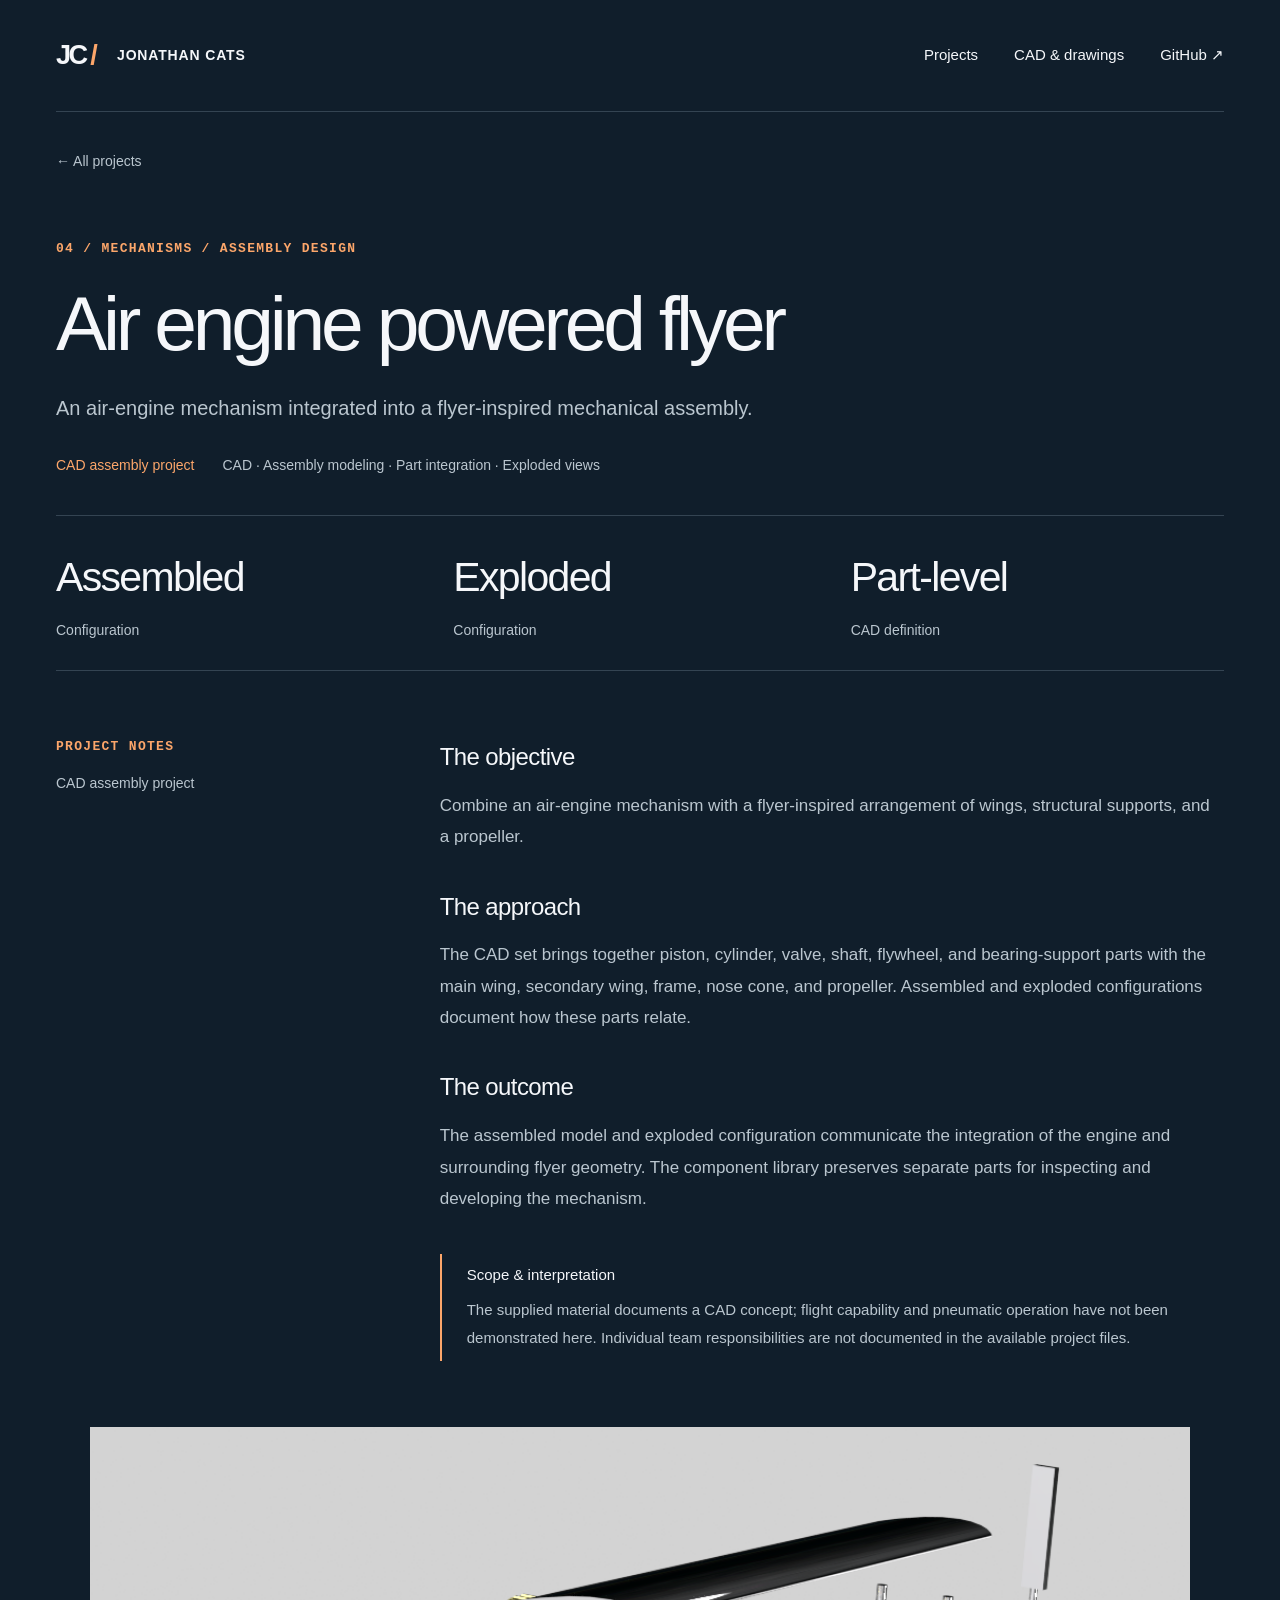
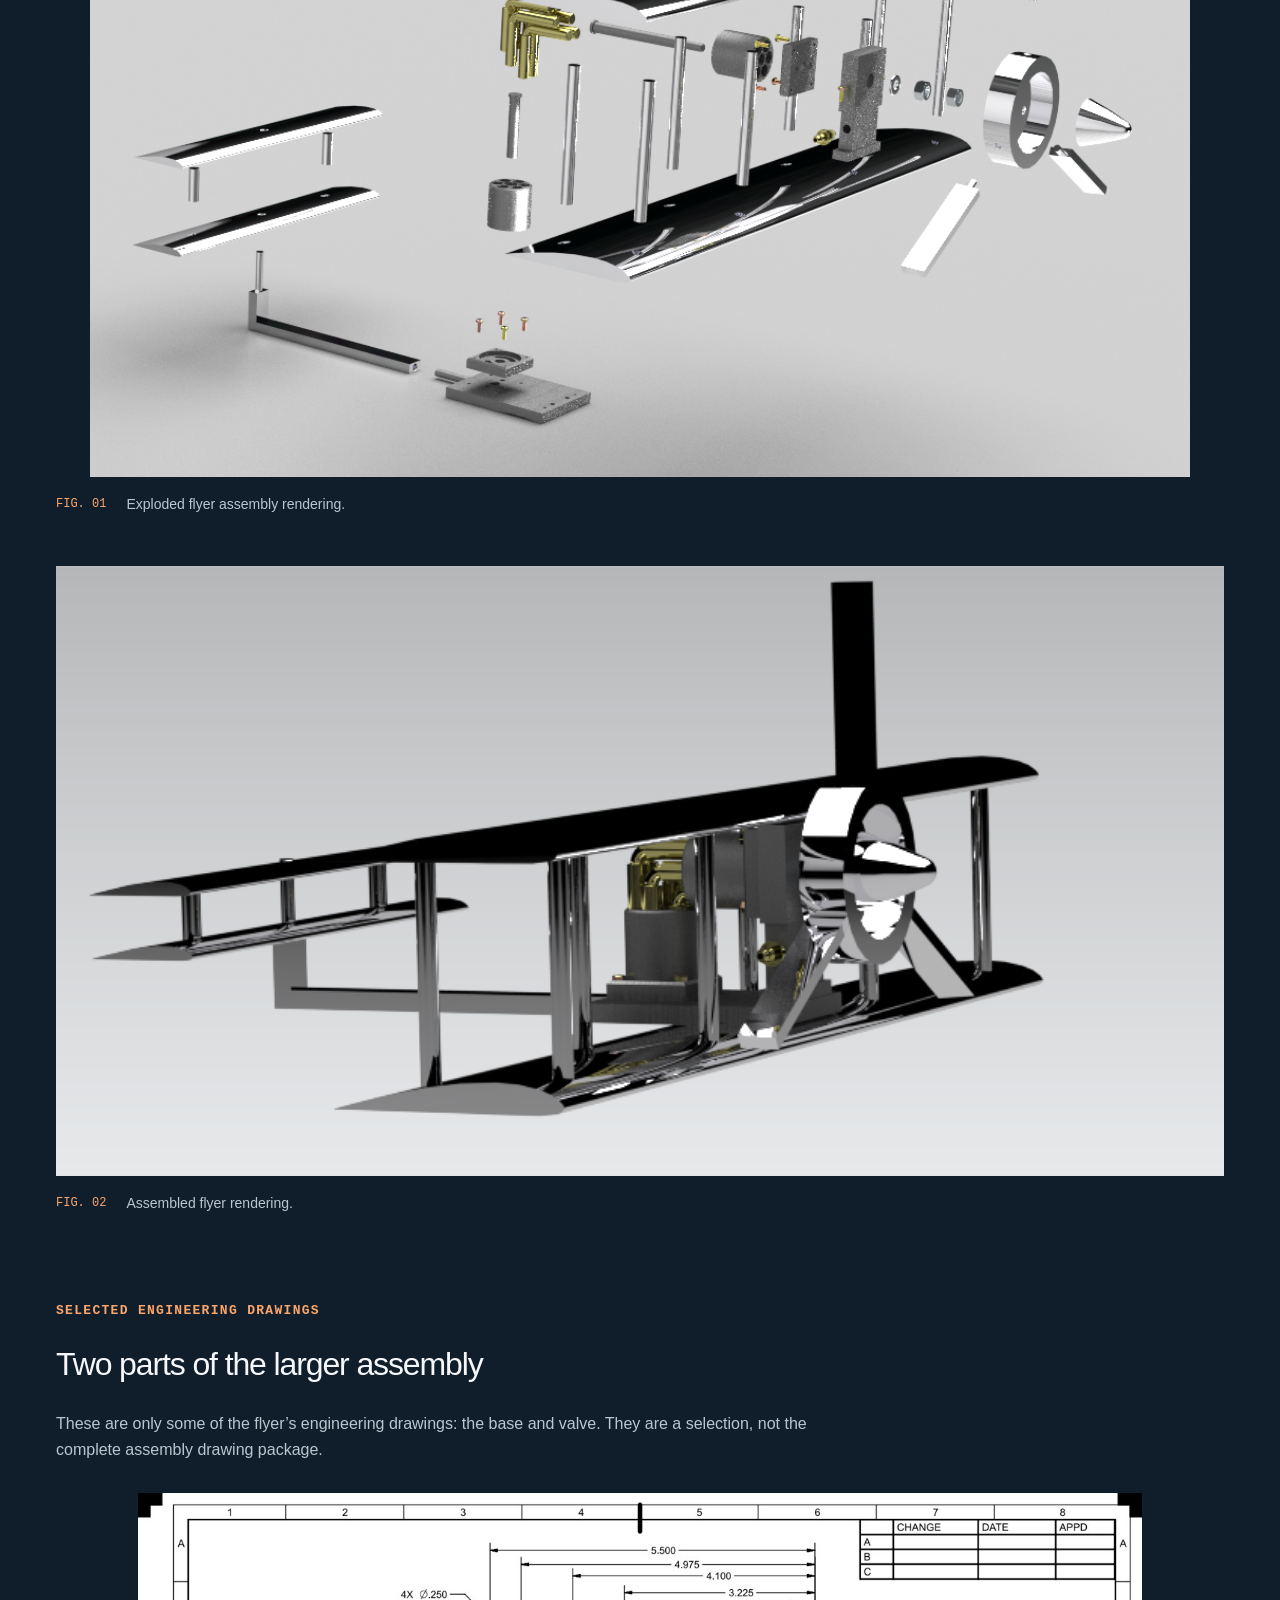
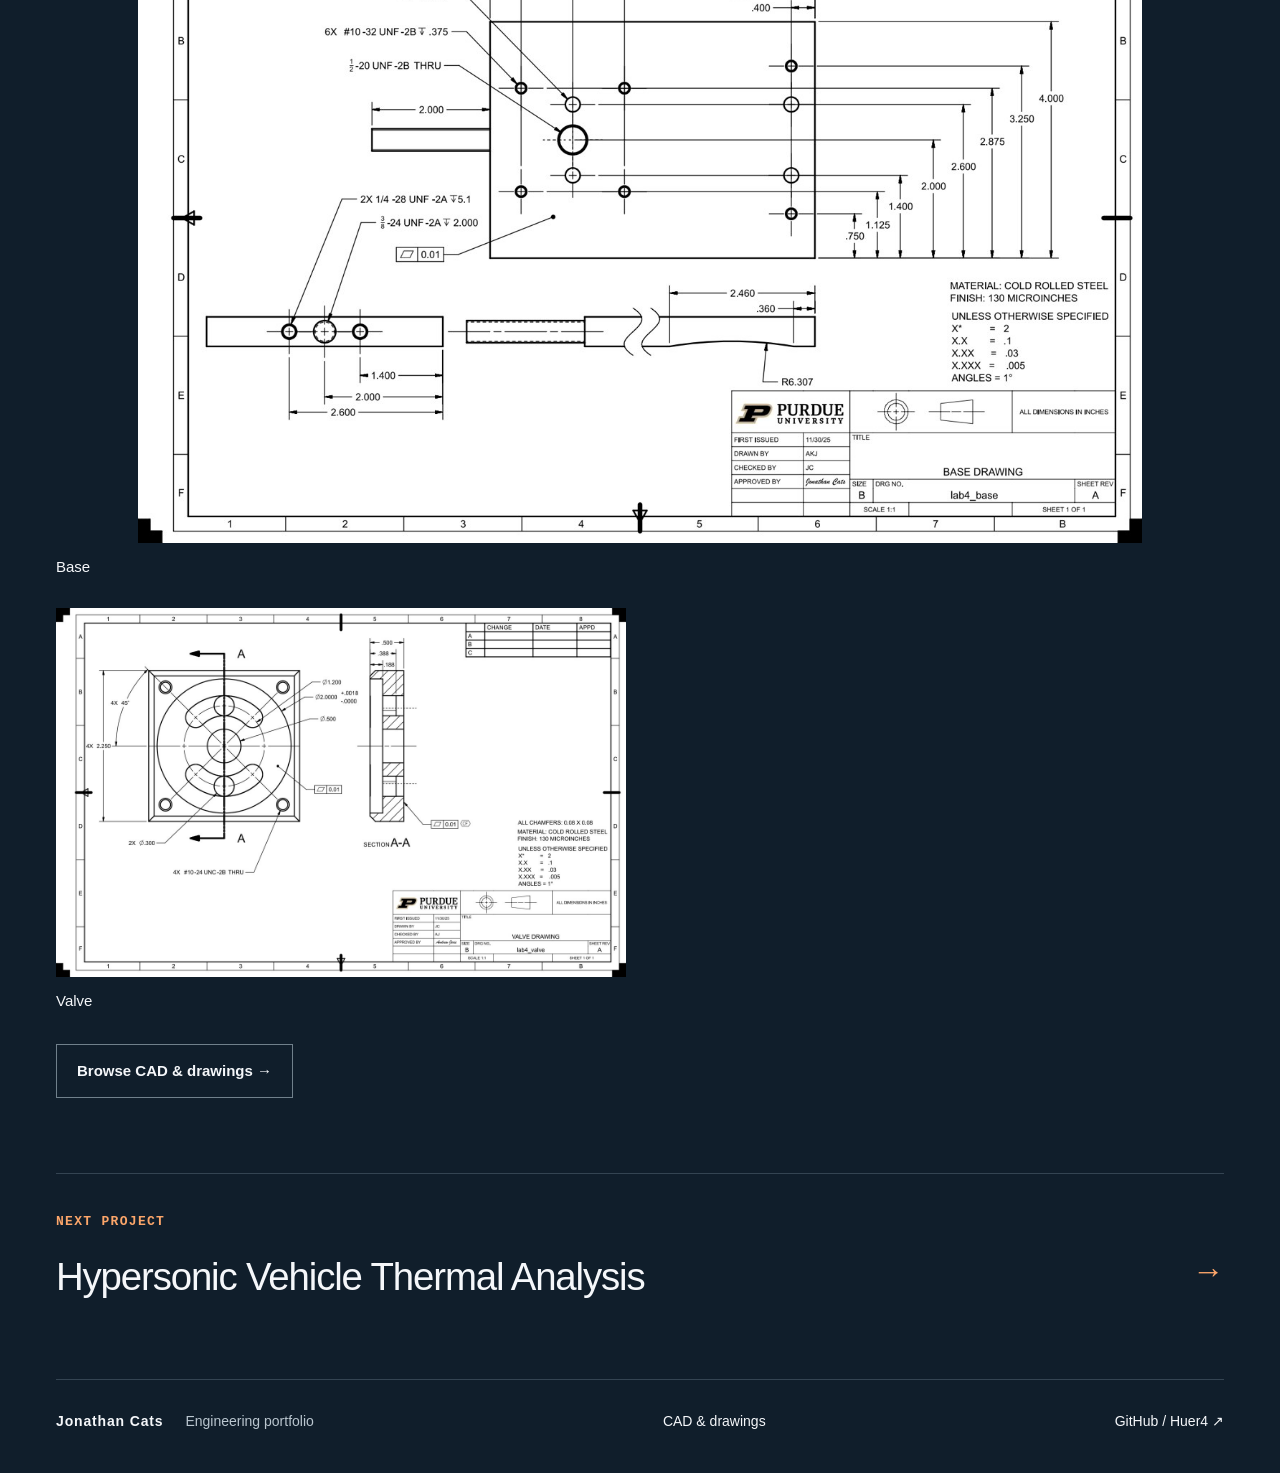
==== commit 82cffe9b: "Expand and rename Hypersonic Vehicle Thermal Analysis project" ====
--- a/air-engine-flyer.html
+++ b/air-engine-flyer.html
@@ -1 +1 @@
-<!doctype html><html lang="en"><head><meta charset="utf-8"><meta name="viewport" content="width=device-width, initial-scale=1"><meta name="description" content="An air-engine mechanism integrated into a flyer-inspired mechanical assembly."><meta name="theme-color" content="#101e2b"><meta property="og:title" content="Air engine powered flyer"><meta property="og:description" content="An air-engine mechanism integrated into a flyer-inspired mechanical assembly."><meta property="og:type" content="website"><title>Air engine powered flyer | Jonathan Cats</title><link rel="icon" href="assets/favicon.svg" type="image/svg+xml"><link rel="stylesheet" href="styles.6c785d814c17.css"></head><body><a class="skip" href="#main">Skip to content</a><header><a class="brand" href="index.html"><span class="monogram">JC<span> /</span></span><span>JONATHAN CATS</span></a><nav aria-label="Main navigation"><a href="index.html#projects">Projects</a><a href="cad-library.html">CAD &amp; drawings</a><a href="https://github.com/Huer4">GitHub <span aria-hidden="true">↗</span></a></nav></header><main id="main" class="detail"><a class="back" href="index.html#projects">← All projects</a><section class="project-heading"><p class="eyebrow accent">04 / MECHANISMS / ASSEMBLY DESIGN</p><h1>Air engine powered flyer</h1><p class="detail-intro">An air-engine mechanism integrated into a flyer-inspired mechanical assembly.</p><div class="project-meta"><span>CAD assembly project</span><span>CAD · Assembly modeling · Part integration · Exploded views</span></div></section><div class="metrics"><div><strong>Assembled</strong><span>Configuration</span></div><div><strong>Exploded</strong><span>Configuration</span></div><div><strong>Part-level</strong><span>CAD definition</span></div></div><div class="case-layout"><aside><p class="eyebrow">PROJECT NOTES</p><p>CAD assembly project</p></aside><div class="case-copy"><section><h2>The objective</h2><p>Combine an air-engine mechanism with a flyer-inspired arrangement of wings, structural supports, and a propeller.</p></section><section><h2>The approach</h2><p>The CAD set brings together piston, cylinder, valve, shaft, flywheel, and bearing-support parts with the main wing, secondary wing, frame, nose cone, and propeller. Assembled and exploded configurations document how these parts relate.</p></section><section><h2>The outcome</h2><p>The assembled model and exploded configuration communicate the integration of the engine and surrounding flyer geometry. The component library preserves separate parts for inspecting and developing the mechanism.</p></section><div class="model-note"><h3>Scope & interpretation</h3><p>The supplied material documents a CAD concept; flight capability and pneumatic operation have not been demonstrated here. Individual team responsibilities are not documented in the available project files.</p></div></div></div><section class="gallery" aria-label="Project figures"><figure class="flyer-figure"><img src="assets/flyer-exploded.png" alt="Exploded flyer assembly rendering." loading="lazy"><figcaption><span>FIG. 01</span>Exploded flyer assembly rendering.</figcaption></figure><figure class="flyer-figure"><img src="assets/flyer-assembly.png" alt="Assembled flyer rendering." loading="lazy"><figcaption><span>FIG. 02</span>Assembled flyer rendering.</figcaption></figure></section><section class="selected-drawings"><p class="eyebrow accent">SELECTED ENGINEERING DRAWINGS</p><h2>Two parts of the larger assembly</h2><p>These are only some of the flyer’s engineering drawings: the base and valve. They are a selection, not the complete assembly drawing package.</p><div class="drawing-pair"><figure><img src="library/flyer-base/drawing.jpg" alt="Flyer base engineering drawing" loading="lazy"><figcaption>Base</figcaption></figure><figure><img src="library/flyer-valve/drawing.jpg" alt="Flyer valve engineering drawing" loading="lazy"><figcaption>Valve</figcaption></figure></div><a class="button" href="cad-library.html">Browse CAD & drawings →</a></section><a class="next-project" href="stagnation-point-heat-flux.html"><span class="eyebrow">NEXT PROJECT</span><strong>Stagnation point heat flux</strong><span aria-hidden="true">→</span></a></main><footer><a class="brand" href="index.html">Jonathan Cats<span class="muted">Engineering portfolio</span></a><a href="cad-library.html">CAD &amp; drawings</a><a href="https://github.com/Huer4">GitHub / Huer4 ↗</a></footer></body></html>+<!doctype html><html lang="en"><head><meta charset="utf-8"><meta name="viewport" content="width=device-width, initial-scale=1"><meta name="description" content="An air-engine mechanism integrated into a flyer-inspired mechanical assembly."><meta name="theme-color" content="#101e2b"><meta property="og:title" content="Air engine powered flyer"><meta property="og:description" content="An air-engine mechanism integrated into a flyer-inspired mechanical assembly."><meta property="og:type" content="website"><title>Air engine powered flyer | Jonathan Cats</title><link rel="icon" href="assets/favicon.svg" type="image/svg+xml"><link rel="stylesheet" href="styles.6c785d814c17.css"></head><body><a class="skip" href="#main">Skip to content</a><header><a class="brand" href="index.html"><span class="monogram">JC<span> /</span></span><span>JONATHAN CATS</span></a><nav aria-label="Main navigation"><a href="index.html#projects">Projects</a><a href="cad-library.html">CAD &amp; drawings</a><a href="https://github.com/Huer4">GitHub <span aria-hidden="true">↗</span></a></nav></header><main id="main" class="detail"><a class="back" href="index.html#projects">← All projects</a><section class="project-heading"><p class="eyebrow accent">04 / MECHANISMS / ASSEMBLY DESIGN</p><h1>Air engine powered flyer</h1><p class="detail-intro">An air-engine mechanism integrated into a flyer-inspired mechanical assembly.</p><div class="project-meta"><span>CAD assembly project</span><span>CAD · Assembly modeling · Part integration · Exploded views</span></div></section><div class="metrics"><div><strong>Assembled</strong><span>Configuration</span></div><div><strong>Exploded</strong><span>Configuration</span></div><div><strong>Part-level</strong><span>CAD definition</span></div></div><div class="case-layout"><aside><p class="eyebrow">PROJECT NOTES</p><p>CAD assembly project</p></aside><div class="case-copy"><section><h2>The objective</h2><p>Combine an air-engine mechanism with a flyer-inspired arrangement of wings, structural supports, and a propeller.</p></section><section><h2>The approach</h2><p>The CAD set brings together piston, cylinder, valve, shaft, flywheel, and bearing-support parts with the main wing, secondary wing, frame, nose cone, and propeller. Assembled and exploded configurations document how these parts relate.</p></section><section><h2>The outcome</h2><p>The assembled model and exploded configuration communicate the integration of the engine and surrounding flyer geometry. The component library preserves separate parts for inspecting and developing the mechanism.</p></section><div class="model-note"><h3>Scope & interpretation</h3><p>The supplied material documents a CAD concept; flight capability and pneumatic operation have not been demonstrated here. Individual team responsibilities are not documented in the available project files.</p></div></div></div><section class="gallery" aria-label="Project figures"><figure class="flyer-figure"><img src="assets/flyer-exploded.png" alt="Exploded flyer assembly rendering." loading="lazy"><figcaption><span>FIG. 01</span>Exploded flyer assembly rendering.</figcaption></figure><figure class="flyer-figure"><img src="assets/flyer-assembly.png" alt="Assembled flyer rendering." loading="lazy"><figcaption><span>FIG. 02</span>Assembled flyer rendering.</figcaption></figure></section><section class="selected-drawings"><p class="eyebrow accent">SELECTED ENGINEERING DRAWINGS</p><h2>Two parts of the larger assembly</h2><p>These are only some of the flyer’s engineering drawings: the base and valve. They are a selection, not the complete assembly drawing package.</p><div class="drawing-pair"><figure><img src="library/flyer-base/drawing.jpg" alt="Flyer base engineering drawing" loading="lazy"><figcaption>Base</figcaption></figure><figure><img src="library/flyer-valve/drawing.jpg" alt="Flyer valve engineering drawing" loading="lazy"><figcaption>Valve</figcaption></figure></div><a class="button" href="cad-library.html">Browse CAD & drawings →</a></section><a class="next-project" href="stagnation-point-heat-flux.html"><span class="eyebrow">NEXT PROJECT</span><strong>Hypersonic Vehicle Thermal Analysis</strong><span aria-hidden="true">→</span></a></main><footer><a class="brand" href="index.html">Jonathan Cats<span class="muted">Engineering portfolio</span></a><a href="cad-library.html">CAD &amp; drawings</a><a href="https://github.com/Huer4">GitHub / Huer4 ↗</a></footer></body></html>
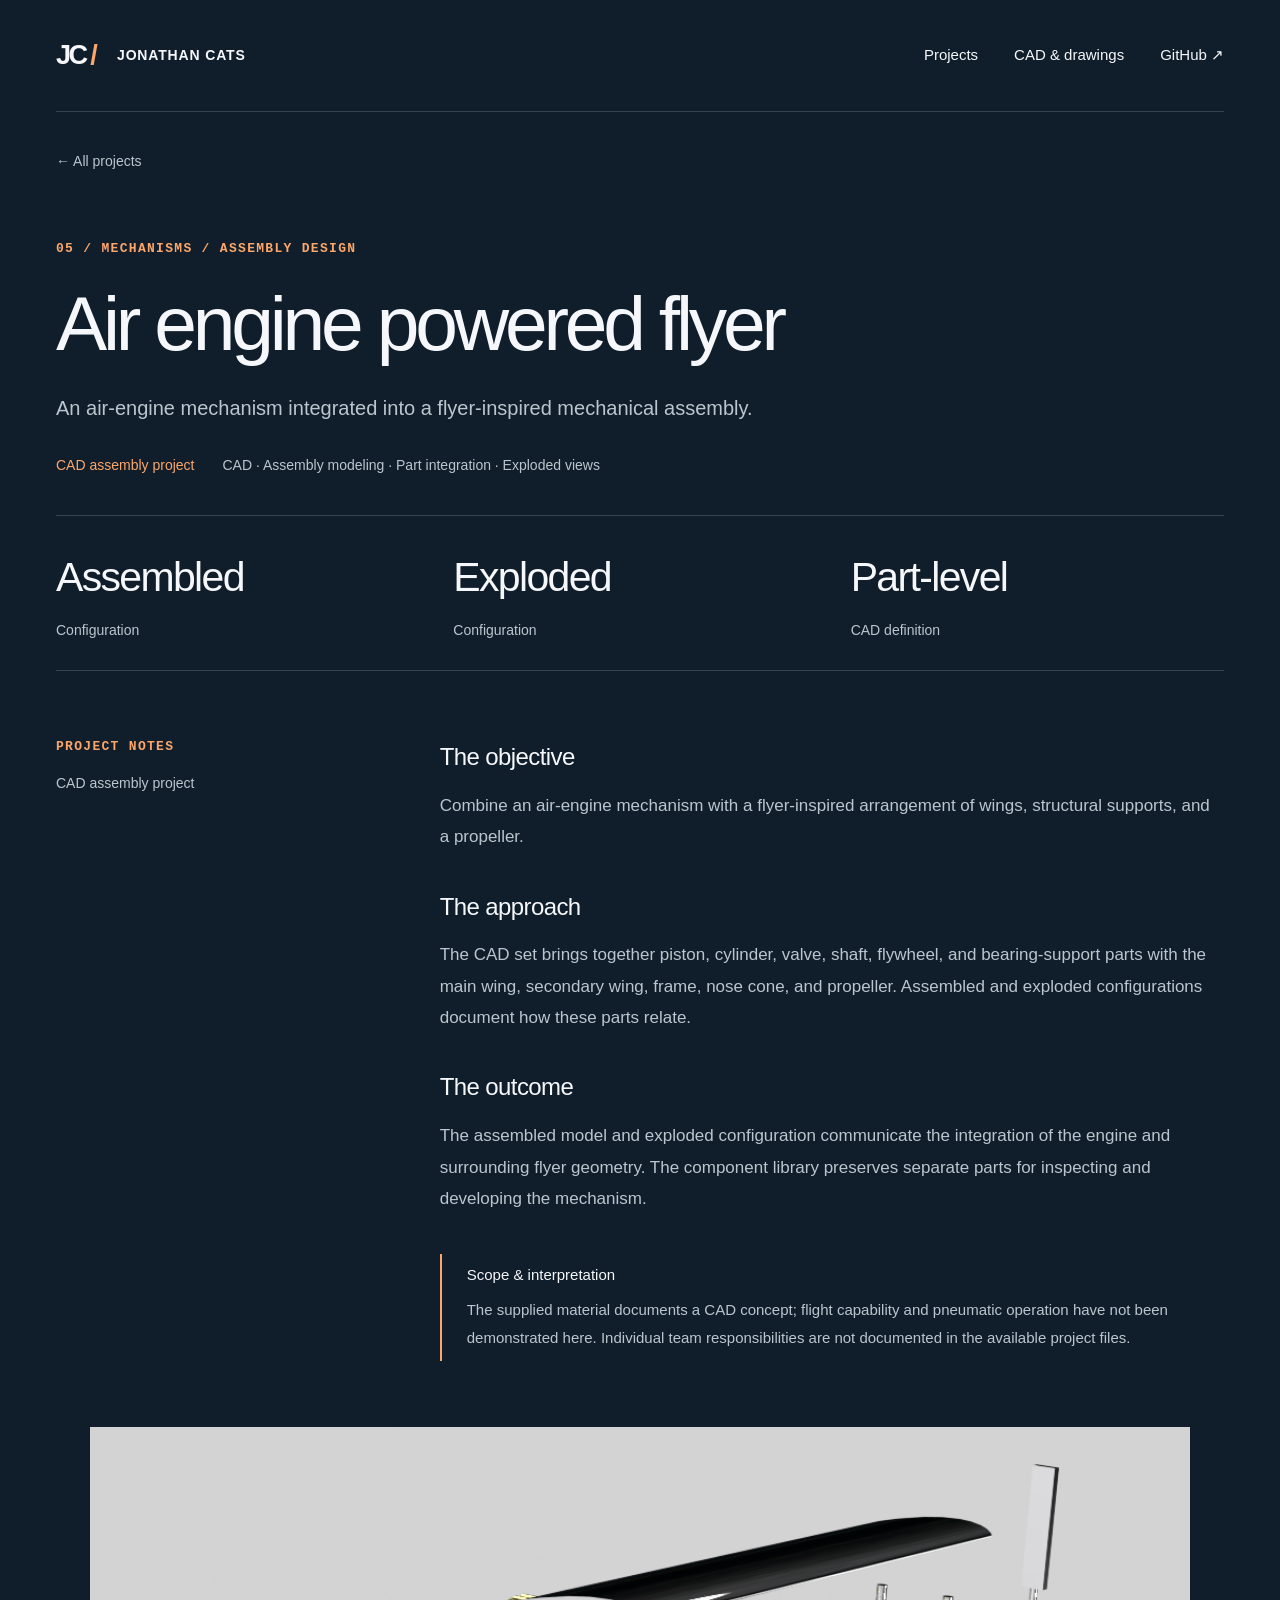
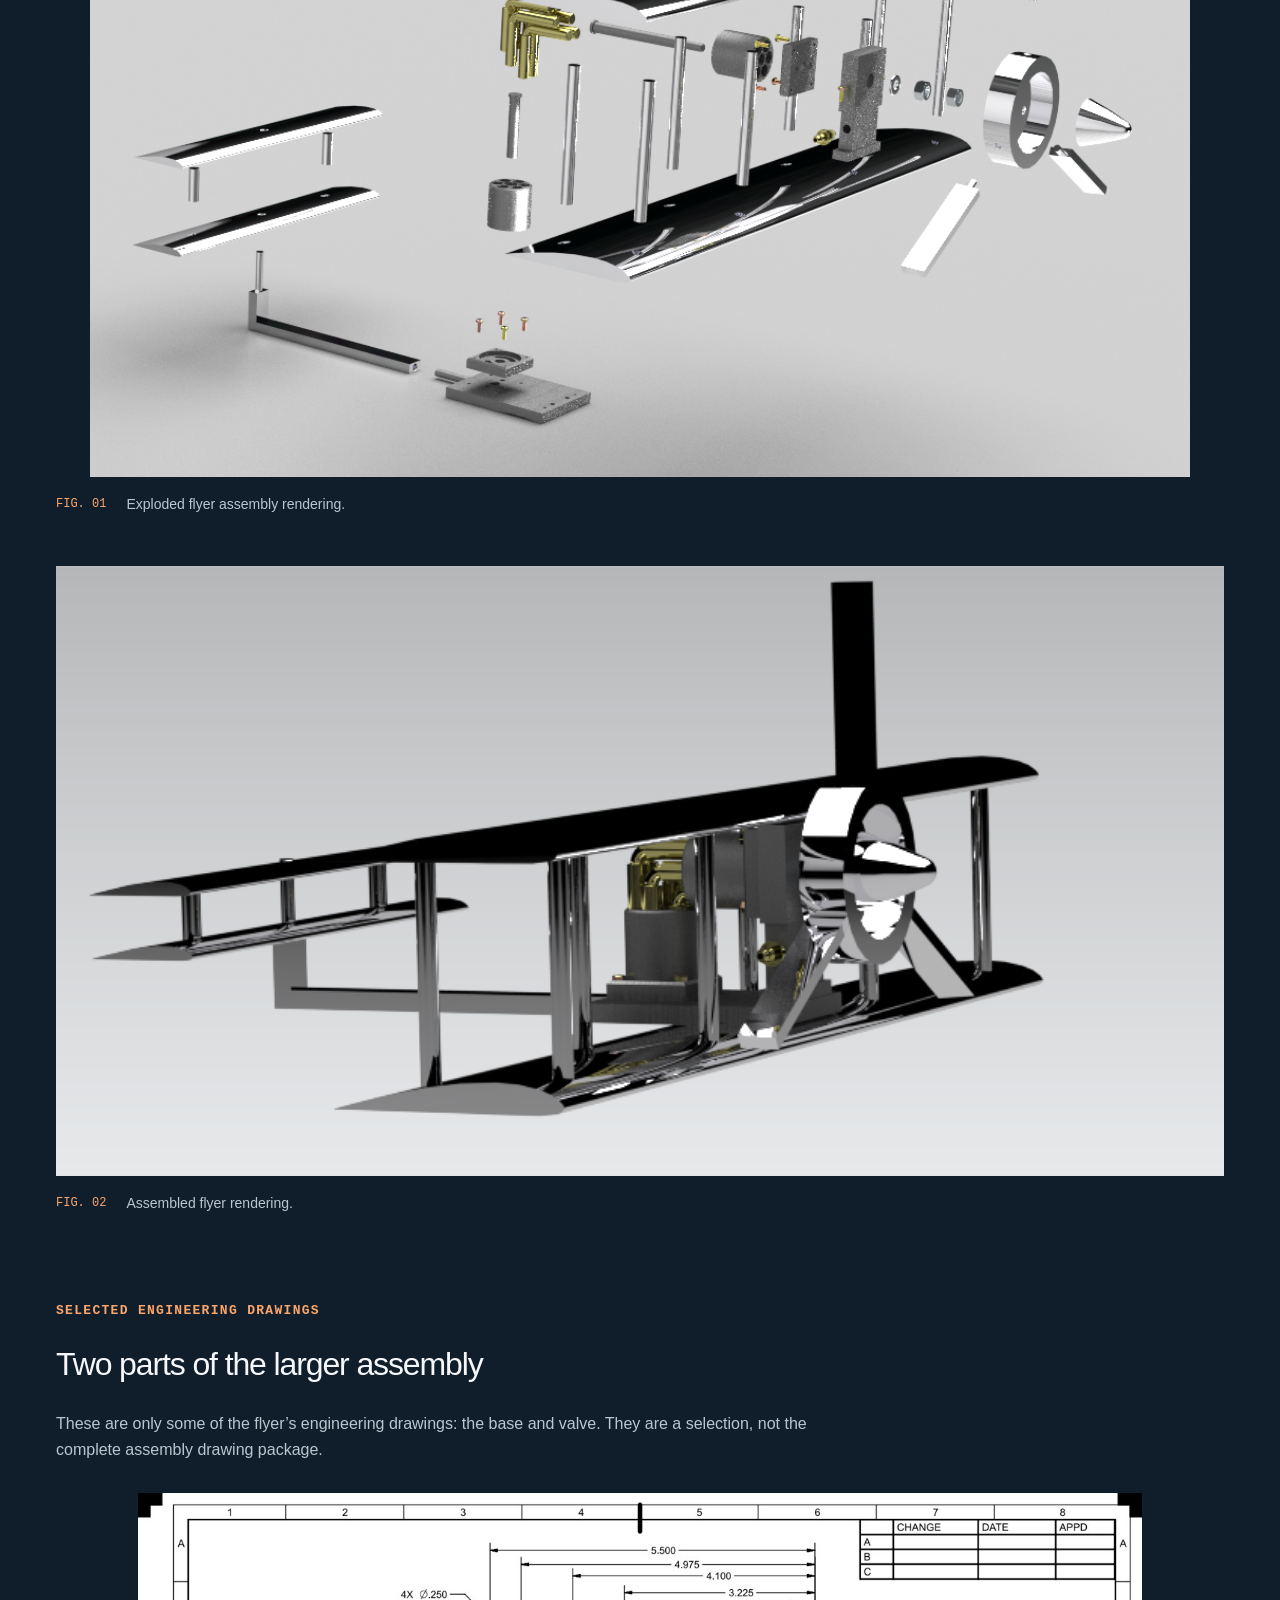
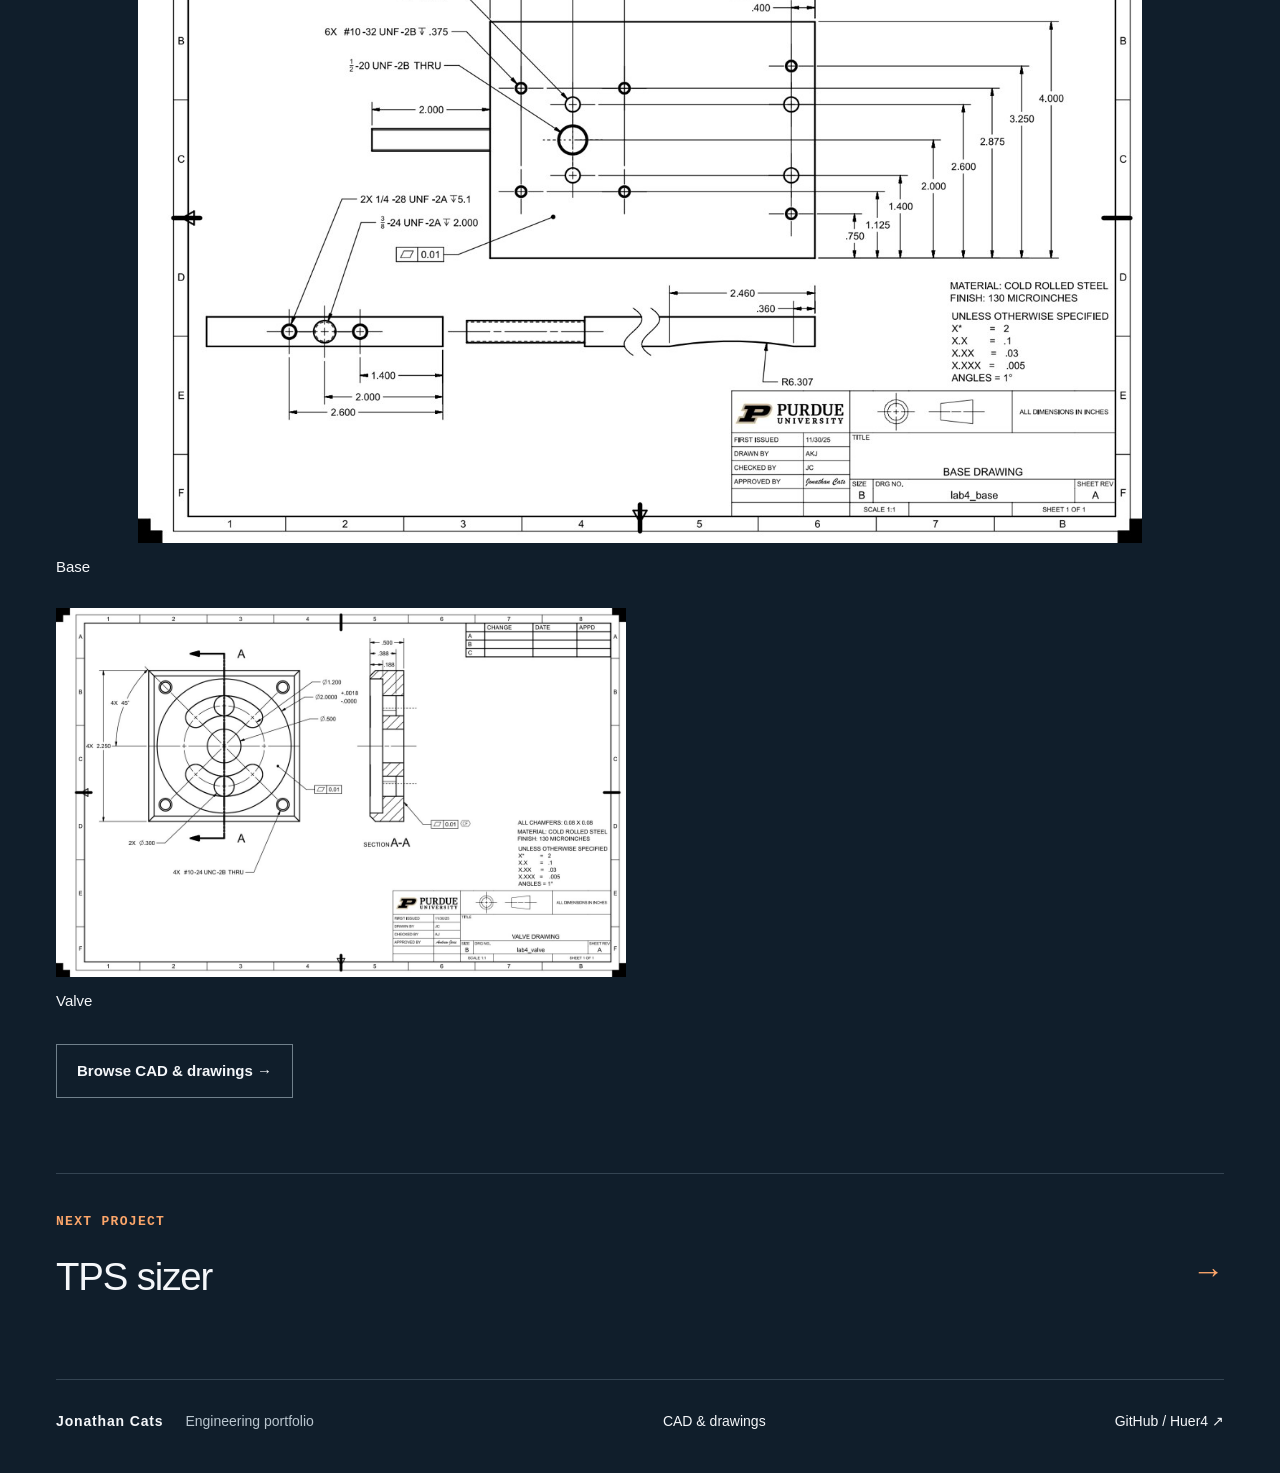
==== commit 7a0b9dfe: "Feature hypersonic glider first throughout portfolio" ====
--- a/air-engine-flyer.html
+++ b/air-engine-flyer.html
@@ -1 +1 @@
-<!doctype html><html lang="en"><head><meta charset="utf-8"><meta name="viewport" content="width=device-width, initial-scale=1"><meta name="description" content="An air-engine mechanism integrated into a flyer-inspired mechanical assembly."><meta name="theme-color" content="#101e2b"><meta property="og:title" content="Air engine powered flyer"><meta property="og:description" content="An air-engine mechanism integrated into a flyer-inspired mechanical assembly."><meta property="og:type" content="website"><title>Air engine powered flyer | Jonathan Cats</title><link rel="icon" href="assets/favicon.svg" type="image/svg+xml"><link rel="stylesheet" href="styles.6c785d814c17.css"></head><body><a class="skip" href="#main">Skip to content</a><header><a class="brand" href="index.html"><span class="monogram">JC<span> /</span></span><span>JONATHAN CATS</span></a><nav aria-label="Main navigation"><a href="index.html#projects">Projects</a><a href="cad-library.html">CAD &amp; drawings</a><a href="https://github.com/Huer4">GitHub <span aria-hidden="true">↗</span></a></nav></header><main id="main" class="detail"><a class="back" href="index.html#projects">← All projects</a><section class="project-heading"><p class="eyebrow accent">04 / MECHANISMS / ASSEMBLY DESIGN</p><h1>Air engine powered flyer</h1><p class="detail-intro">An air-engine mechanism integrated into a flyer-inspired mechanical assembly.</p><div class="project-meta"><span>CAD assembly project</span><span>CAD · Assembly modeling · Part integration · Exploded views</span></div></section><div class="metrics"><div><strong>Assembled</strong><span>Configuration</span></div><div><strong>Exploded</strong><span>Configuration</span></div><div><strong>Part-level</strong><span>CAD definition</span></div></div><div class="case-layout"><aside><p class="eyebrow">PROJECT NOTES</p><p>CAD assembly project</p></aside><div class="case-copy"><section><h2>The objective</h2><p>Combine an air-engine mechanism with a flyer-inspired arrangement of wings, structural supports, and a propeller.</p></section><section><h2>The approach</h2><p>The CAD set brings together piston, cylinder, valve, shaft, flywheel, and bearing-support parts with the main wing, secondary wing, frame, nose cone, and propeller. Assembled and exploded configurations document how these parts relate.</p></section><section><h2>The outcome</h2><p>The assembled model and exploded configuration communicate the integration of the engine and surrounding flyer geometry. The component library preserves separate parts for inspecting and developing the mechanism.</p></section><div class="model-note"><h3>Scope & interpretation</h3><p>The supplied material documents a CAD concept; flight capability and pneumatic operation have not been demonstrated here. Individual team responsibilities are not documented in the available project files.</p></div></div></div><section class="gallery" aria-label="Project figures"><figure class="flyer-figure"><img src="assets/flyer-exploded.png" alt="Exploded flyer assembly rendering." loading="lazy"><figcaption><span>FIG. 01</span>Exploded flyer assembly rendering.</figcaption></figure><figure class="flyer-figure"><img src="assets/flyer-assembly.png" alt="Assembled flyer rendering." loading="lazy"><figcaption><span>FIG. 02</span>Assembled flyer rendering.</figcaption></figure></section><section class="selected-drawings"><p class="eyebrow accent">SELECTED ENGINEERING DRAWINGS</p><h2>Two parts of the larger assembly</h2><p>These are only some of the flyer’s engineering drawings: the base and valve. They are a selection, not the complete assembly drawing package.</p><div class="drawing-pair"><figure><img src="library/flyer-base/drawing.jpg" alt="Flyer base engineering drawing" loading="lazy"><figcaption>Base</figcaption></figure><figure><img src="library/flyer-valve/drawing.jpg" alt="Flyer valve engineering drawing" loading="lazy"><figcaption>Valve</figcaption></figure></div><a class="button" href="cad-library.html">Browse CAD & drawings →</a></section><a class="next-project" href="stagnation-point-heat-flux.html"><span class="eyebrow">NEXT PROJECT</span><strong>Hypersonic Vehicle Thermal Analysis</strong><span aria-hidden="true">→</span></a></main><footer><a class="brand" href="index.html">Jonathan Cats<span class="muted">Engineering portfolio</span></a><a href="cad-library.html">CAD &amp; drawings</a><a href="https://github.com/Huer4">GitHub / Huer4 ↗</a></footer></body></html>+<!doctype html><html lang="en"><head><meta charset="utf-8"><meta name="viewport" content="width=device-width, initial-scale=1"><meta name="description" content="An air-engine mechanism integrated into a flyer-inspired mechanical assembly."><meta name="theme-color" content="#101e2b"><meta property="og:title" content="Air engine powered flyer"><meta property="og:description" content="An air-engine mechanism integrated into a flyer-inspired mechanical assembly."><meta property="og:type" content="website"><title>Air engine powered flyer | Jonathan Cats</title><link rel="icon" href="assets/favicon.svg" type="image/svg+xml"><link rel="stylesheet" href="styles.329bed7b4d97.css"></head><body><a class="skip" href="#main">Skip to content</a><header><a class="brand" href="index.html"><span class="monogram">JC<span> /</span></span><span>JONATHAN CATS</span></a><nav aria-label="Main navigation"><a href="index.html#projects">Projects</a><a href="cad-library.html">CAD &amp; drawings</a><a href="https://github.com/Huer4">GitHub <span aria-hidden="true">↗</span></a></nav></header><main id="main" class="detail"><a class="back" href="index.html#projects">← All projects</a><section class="project-heading"><p class="eyebrow accent">05 / MECHANISMS / ASSEMBLY DESIGN</p><h1>Air engine powered flyer</h1><p class="detail-intro">An air-engine mechanism integrated into a flyer-inspired mechanical assembly.</p><div class="project-meta"><span>CAD assembly project</span><span>CAD · Assembly modeling · Part integration · Exploded views</span></div></section><div class="metrics"><div><strong>Assembled</strong><span>Configuration</span></div><div><strong>Exploded</strong><span>Configuration</span></div><div><strong>Part-level</strong><span>CAD definition</span></div></div><div class="case-layout"><aside><p class="eyebrow">PROJECT NOTES</p><p>CAD assembly project</p></aside><div class="case-copy"><section><h2>The objective</h2><p>Combine an air-engine mechanism with a flyer-inspired arrangement of wings, structural supports, and a propeller.</p></section><section><h2>The approach</h2><p>The CAD set brings together piston, cylinder, valve, shaft, flywheel, and bearing-support parts with the main wing, secondary wing, frame, nose cone, and propeller. Assembled and exploded configurations document how these parts relate.</p></section><section><h2>The outcome</h2><p>The assembled model and exploded configuration communicate the integration of the engine and surrounding flyer geometry. The component library preserves separate parts for inspecting and developing the mechanism.</p></section><div class="model-note"><h3>Scope & interpretation</h3><p>The supplied material documents a CAD concept; flight capability and pneumatic operation have not been demonstrated here. Individual team responsibilities are not documented in the available project files.</p></div></div></div><section class="gallery" aria-label="Project figures"><figure class="flyer-figure"><img src="assets/flyer-exploded.png" alt="Exploded flyer assembly rendering." loading="lazy"><figcaption><span>FIG. 01</span>Exploded flyer assembly rendering.</figcaption></figure><figure class="flyer-figure"><img src="assets/flyer-assembly.png" alt="Assembled flyer rendering." loading="lazy"><figcaption><span>FIG. 02</span>Assembled flyer rendering.</figcaption></figure></section><section class="selected-drawings"><p class="eyebrow accent">SELECTED ENGINEERING DRAWINGS</p><h2>Two parts of the larger assembly</h2><p>These are only some of the flyer’s engineering drawings: the base and valve. They are a selection, not the complete assembly drawing package.</p><div class="drawing-pair"><figure><img src="library/flyer-base/drawing.jpg" alt="Flyer base engineering drawing" loading="lazy"><figcaption>Base</figcaption></figure><figure><img src="library/flyer-valve/drawing.jpg" alt="Flyer valve engineering drawing" loading="lazy"><figcaption>Valve</figcaption></figure></div><a class="button" href="cad-library.html">Browse CAD & drawings →</a></section><a class="next-project" href="tps-sizer.html"><span class="eyebrow">NEXT PROJECT</span><strong>TPS sizer</strong><span aria-hidden="true">→</span></a></main><footer><a class="brand" href="index.html">Jonathan Cats<span class="muted">Engineering portfolio</span></a><a href="cad-library.html">CAD &amp; drawings</a><a href="https://github.com/Huer4">GitHub / Huer4 ↗</a></footer></body></html>
--- a/styles.329bed7b4d97.css
+++ b/styles.329bed7b4d97.css
@@ -0,0 +1,17 @@
+:root{--bg:#101e2b;--surface:#182a3a;--line:#344452;--text:#f5f7fa;--muted:#bac6cf;--accent:#fca66a;--max:1280px;color-scheme:dark;font-family:Arial,Helvetica,sans-serif}*{box-sizing:border-box}html{scroll-behavior:smooth;scroll-padding-top:32px}body{margin:0;background:var(--bg);color:var(--text);font-size:16px;line-height:1.65}a{color:inherit;text-decoration:none}a:focus-visible{outline:3px solid var(--accent);outline-offset:7px}img{display:block;max-width:100%;height:auto}header,footer,main{width:min(var(--max),calc(100% - 112px));margin:auto}header{display:flex;align-items:center;justify-content:space-between;min-height:112px;border-bottom:1px solid var(--line);gap:28px}.brand{display:flex;align-items:center;gap:22px;font-size:.875rem;font-weight:700;letter-spacing:.06em}.monogram{font-size:1.7rem;letter-spacing:-.1em}.monogram span{color:var(--accent)}nav{display:flex;gap:36px;font-size:.9375rem}nav a:hover,.back:hover{color:var(--accent)}.hero{display:grid;grid-template-columns:1.07fr 1fr;align-items:center;gap:52px;padding:90px 0 84px}.eyebrow{font-family:'Courier New',monospace;font-size:.8125rem;letter-spacing:.1em;font-weight:700;line-height:1.6;margin:0 0 22px}.accent{color:var(--accent)}h1,h2,h3,p{margin-top:0}h1{font-size:clamp(2.9rem,4.6vw,4.65rem);font-weight:500;line-height:1.07;letter-spacing:-.055em;margin-bottom:28px}h1 em{font-style:normal;color:var(--accent)}.intro{font-size:1.0625rem;color:var(--muted);max-width:460px;margin:0 0 32px;line-height:1.8}.button{display:inline-flex;gap:36px;padding:14px 20px;border:1px solid #70808b;font-weight:600;font-size:.9375rem}.button:hover{background:var(--accent);color:var(--bg);border-color:var(--accent)}.hero-visual{border:1px solid var(--line);transform:translateY(9px)}.hero-image{background:#d2d4d6;padding:32px 0}.hero-image img{width:100%;aspect-ratio:1.4;object-fit:contain}.hero-caption{display:grid;grid-template-columns:1fr auto;gap:7px 20px;padding:23px 26px}.hero-caption>span:first-child{grid-column:1/-1;color:var(--muted);font:12px 'Courier New',monospace;letter-spacing:.12em}.hero-caption strong{font-size:1.125rem;font-weight:500}.hero-caption>span:last-child{color:var(--accent);font-size:1.4rem}.disciplines{border-top:1px solid var(--line);border-bottom:1px solid var(--line);padding:23px 0;display:flex;justify-content:space-between;gap:20px;color:var(--muted);font:.8125rem 'Courier New',monospace;letter-spacing:.06em}.projects{padding:90px 0 110px}.section-heading{display:flex;justify-content:space-between;align-items:end;margin-bottom:44px;gap:35px}.section-heading h2{font-size:clamp(2rem,3vw,2.8rem);font-weight:400;line-height:1.2;letter-spacing:-.035em;margin:0}.section-heading>p{color:var(--muted);margin:0}.grid{display:grid;grid-template-columns:1fr 1fr;gap:58px 32px}.card{min-width:0}.card-image{position:relative;background:#f1f3f5;aspect-ratio:1.5;overflow:hidden;display:grid;place-items:center}.card-image img{width:100%;height:100%;object-fit:contain;transition:transform .35s}.card a:hover .card-image img{transform:scale(1.025)}.image-num{position:absolute;top:16px;left:16px;background:var(--bg);color:var(--text);padding:3px 10px;font:.8125rem/1.8 'Courier New',monospace}.small-preview img{width:70%;height:70%;object-fit:contain}.card-info{padding:23px 0 0}.card-info .eyebrow{color:var(--accent);font-size:.75rem;margin-bottom:10px}.card h3{font-size:clamp(1.25rem,2vw,1.75rem);letter-spacing:-.025em;font-weight:500;line-height:1.25;display:flex;justify-content:space-between;gap:14px;margin-bottom:12px}.card h3 span{color:var(--accent)}.card-info>p:not(.eyebrow){color:var(--muted);max-width:470px;margin-bottom:18px}.card-link{font-size:.875rem;border-bottom:1px solid #7e909e;padding-bottom:5px}.card-link span{margin-left:13px}footer{padding:30px 0 40px;border-top:1px solid var(--line);display:flex;justify-content:space-between;align-items:center;gap:24px;font-size:.875rem}.muted{color:var(--muted);font-weight:400;letter-spacing:0}.skip{position:fixed;top:-100px;left:16px;background:var(--accent);color:var(--bg);padding:12px;z-index:10}.skip:focus{top:12px}.detail{padding-top:36px}.back{font-size:.875rem;color:var(--muted)}.project-heading{padding:65px 0 38px;max-width:1000px}.project-heading h1{font-size:clamp(2.9rem,6vw,5.5rem);max-width:950px}.detail-intro{font-size:1.25rem;line-height:1.6;max-width:730px;color:var(--muted)}.project-meta{display:flex;flex-wrap:wrap;gap:12px 28px;font-size:.875rem;color:var(--muted);margin-top:30px}.project-meta>span:first-child{color:var(--accent)}.metrics{display:grid;grid-template-columns:repeat(3,1fr);padding:28px 0;border-block:1px solid var(--line);gap:24px}.metrics>div{display:flex;flex-direction:column;gap:7px}.metrics strong{font-size:clamp(1.6rem,3.2vw,2.7rem);font-weight:400;letter-spacing:-.04em}.metrics span{color:var(--muted);font-size:.875rem}.case-layout{display:grid;grid-template-columns:1fr 2.5fr;gap:70px;margin:66px 0}.case-layout aside{color:var(--muted);font-size:.875rem}.case-layout aside .eyebrow{color:var(--accent);margin-bottom:14px}.case-copy{max-width:780px}.case-copy h2{font-weight:500;font-size:1.5rem;margin-bottom:13px;letter-spacing:-.025em}.case-copy section{margin-bottom:34px}.case-copy p{color:var(--muted);font-size:1.0625rem;line-height:1.85}.model-note{border-left:2px solid var(--accent);padding:9px 0 9px 25px;margin-top:40px}.model-note h3{font-size:.9375rem;margin-bottom:8px;font-weight:500}.model-note p{font-size:.9375rem;margin-bottom:0}.gallery{display:grid;grid-template-columns:repeat(2,minmax(0,1fr));gap:34px;margin-bottom:70px}figure{margin:0;min-width:0}figure:first-child{grid-column:1/-1}figure>a{background:#f5f6f7;display:grid;place-items:center;padding:20px}figure img{max-height:650px;object-fit:contain;width:100%}figure.preview-figure>a{min-height:330px}figure.preview-figure img{width:494px;max-width:100%}.gallery figcaption{display:flex;gap:20px;font-size:.875rem;color:var(--muted);padding:16px 0}.gallery figcaption span{font:.75rem/1.9 'Courier New',monospace;color:var(--accent);white-space:nowrap}.next-project{border-top:1px solid var(--line);display:grid;grid-template-columns:1fr auto;padding:38px 0 70px;gap:12px}.next-project .eyebrow{grid-column:1/-1;margin:0;color:var(--accent)}.next-project strong{font-weight:400;font-size:clamp(1.5rem,3vw,2.5rem);letter-spacing:-.03em}.next-project>span:last-child{font-size:2rem;color:var(--accent)}@media(min-width:1500px){.hero{padding-block:110px}}@media(max-width:1000px){header,footer,main{width:calc(100% - 64px)}.hero{gap:32px;padding-block:65px}h1{font-size:3.3rem}.hero-image{padding:20px 0}.brand{gap:12px}.disciplines{font-size:.75rem;letter-spacing:0}.case-layout{gap:35px;grid-template-columns:1fr 3fr}}@media(max-width:720px){header,footer,main{width:calc(100% - 40px)}header{min-height:86px}.brand{font-size:.75rem;gap:10px}.monogram{font-size:1.5rem}nav{gap:18px;font-size:.875rem}.hero{grid-template-columns:1fr;padding:48px 0;gap:36px}h1{font-size:clamp(2.75rem,9vw,4rem)}.hero-visual{transform:none}.hero-image{padding:0}.hero-image img{aspect-ratio:1.6}.disciplines{flex-wrap:wrap;gap:16px;font-size:.75rem}.projects{padding:54px 0 60px}.section-heading{align-items:start;flex-direction:column;gap:20px}.section-heading>p br{display:none}.grid{grid-template-columns:1fr;gap:42px}.card h3{font-size:1.6rem}.card-image{aspect-ratio:1.5}.card-info{padding-top:20px}footer{align-items:start;flex-direction:column}.project-heading{padding-top:42px}.project-heading h1{font-size:3rem}.detail-intro{font-size:1.125rem}.metrics{gap:15px}.metrics strong{font-size:1.6rem}.metrics span{font-size:.8125rem}.case-layout{grid-template-columns:1fr;gap:15px;margin:42px 0}.case-layout aside{display:none}.gallery{grid-template-columns:1fr}.gallery figure:first-child{grid-column:auto}figure>a{padding:8px}.gallery figcaption{gap:12px}.project-meta{gap:10px}.next-project{padding-bottom:45px}}@media(max-width:380px){header .brand>span:last-child{max-width:85px;line-height:1.4}.metrics{grid-template-columns:1fr}.metrics>div{flex-direction:row;align-items:baseline;justify-content:space-between}}@media(prefers-reduced-motion:reduce){html{scroll-behavior:auto}.card-image img{transition:none}}@media print{body{background:white;color:black}header,footer,nav,.back,.next-project{display:none}main{width:100%}.case-copy p,.model-note p,.metrics span,.detail-intro{color:#333}.gallery figure{break-inside:avoid}}
+
+/* CAD and drawing collection */
+.library-note{max-width:850px;color:var(--muted);font-size:1rem}.library-group{padding:18px 0 55px}.library-group>h2,.selected-drawings h2,.archive-teaser h2{font-size:2rem;font-weight:400;letter-spacing:-.035em;line-height:1.25}.library-grid{display:grid;grid-template-columns:repeat(2,minmax(0,1fr));gap:30px}.library-card{border:1px solid var(--line);padding:16px;min-width:0}.paired-previews{display:grid;grid-template-columns:1fr 1fr;gap:8px;background:#eff1f3}.paired-previews a{display:grid;place-items:center;min-width:0;aspect-ratio:1.1;background:#eff1f3;color:#182a3a}.paired-previews img{width:100%;height:100%;max-height:250px;object-fit:contain}.library-card h3{font-size:1.125rem;font-weight:500;margin:18px 0 12px}.library-links{display:flex;gap:12px 24px;flex-wrap:wrap;font-size:.875rem}.library-links a{color:var(--accent);text-decoration:underline;text-underline-offset:4px}.selected-drawings{margin:30px 0 75px}.selected-drawings>p:not(.eyebrow){color:var(--muted);max-width:800px}.drawing-pair{display:grid;grid-template-columns:1fr 1fr;gap:28px;margin:30px 0}.drawing-pair figure>a{padding:0}.drawing-pair figcaption{font-size:.9375rem;margin-top:12px}.drawing-pair figcaption a{color:var(--accent)}.gallery .flyer-figure{grid-column:1/-1}.archive-teaser{border-top:1px solid var(--line);display:flex;justify-content:space-between;align-items:center;gap:32px;padding:55px 0 75px}.archive-teaser p:not(.eyebrow){color:var(--muted)}.archive-teaser .button{flex-shrink:0}.archive-teaser h2{margin-bottom:14px}@media(max-width:720px){header{flex-wrap:wrap;gap:8px;padding:18px 0}header nav{width:100%;justify-content:space-between;gap:12px;padding-top:8px}.library-grid,.drawing-pair{grid-template-columns:1fr}.archive-teaser{display:block}.archive-teaser .button{margin-top:12px}.library-group>h2,.selected-drawings h2,.archive-teaser h2{font-size:1.6rem}}
+
+.engineering-decisions h3{font-size:1.125rem;font-weight:500;margin:28px 0 10px}.contour-section{margin:0 0 70px}.contour-section h2{font-size:2rem;font-weight:400;letter-spacing:-.035em;line-height:1.25}.contour-section>p:not(.eyebrow){color:var(--muted);max-width:850px}.contour-section figure{margin:28px 0}.contour-section figure>a{padding:0}.contour-section figcaption{color:var(--muted);font-size:.875rem;padding-top:14px}
+
+.site-update-note{width:min(var(--max),calc(100% - 112px));margin:0 auto;padding:22px 0;color:var(--muted);font-size:.875rem;line-height:1.7;border-top:1px solid var(--line)}@media(max-width:1000px){.site-update-note{width:calc(100% - 64px)}}@media(max-width:720px){.site-update-note{width:calc(100% - 40px)}}
+
+/* Prominent homepage update banner */
+.update-banner{width:100%;overflow:hidden;background:#c9162b;color:#fff;border-bottom:3px solid #ff7584;font-size:1rem;font-weight:700;letter-spacing:.035em;line-height:1.5;padding:15px 0}.update-banner-track{display:flex;width:max-content;animation:portfolio-notice 26s linear infinite}.update-banner-track span{display:block;flex-shrink:0;white-space:nowrap;padding-right:80px}.update-banner:hover .update-banner-track{animation-play-state:paused}@keyframes portfolio-notice{from{transform:translateX(0)}to{transform:translateX(-50%)}}@media(prefers-reduced-motion:reduce){.update-banner-track{animation:none;width:auto}.update-banner-track span{white-space:normal;padding:0 20px}.update-banner-track span[aria-hidden]{display:none}}
+
+.geometry-section{margin:50px 0}.geometry-section h2{font-size:2rem;font-weight:400;letter-spacing:-.035em}.geometry-section>p{color:var(--muted);max-width:900px}#geometry-viewer{width:100%;height:440px;border:1px solid var(--line);background:#e5eaee}#geometry-viewer canvas{display:block;width:100%;height:100%;touch-action:none}#model-status{font-size:.875rem;margin:14px 0}.model-controls{display:flex;flex-wrap:wrap;align-items:center;gap:10px}.model-controls button,.model-controls a{font:inherit;font-size:.875rem;padding:9px 13px;border:1px solid #70808b;background:transparent;color:var(--text);cursor:pointer}.model-controls button:hover,.model-controls button[aria-pressed="true"]{background:var(--accent);color:var(--bg)}.model-controls button:focus-visible{outline:3px solid var(--accent);outline-offset:3px}.model-controls button:disabled{opacity:.4;cursor:wait}.model-controls a{color:var(--accent)}@media(max-width:720px){#geometry-viewer{height:330px}}
+
+.mesh-comparison{margin:64px 0}.mesh-pair{display:grid;grid-template-columns:1fr 1fr;gap:24px;align-items:start;margin:24px 0 56px}.mesh-pair figure{margin:0}.mesh-pair img{width:100%;display:block}.mesh-pair figcaption{font-size:.85rem;line-height:1.6;color:var(--muted,#aebbc5);padding-top:14px}.geometry-viewer{height:440px;overflow:hidden;background:#e5eaee}.geometry-viewer canvas{display:block;max-width:100%}@media(max-width:800px){.mesh-pair{grid-template-columns:1fr}.geometry-viewer{height:330px}}
+
+.mesh-pair>figure{grid-column:auto;width:100%;min-width:0}.mesh-pair>[data-model-viewer]{min-width:0;width:100%}.mesh-pair{grid-template-columns:repeat(2,minmax(0,1fr))}@media(max-width:800px){.mesh-pair{grid-template-columns:minmax(0,1fr)}}
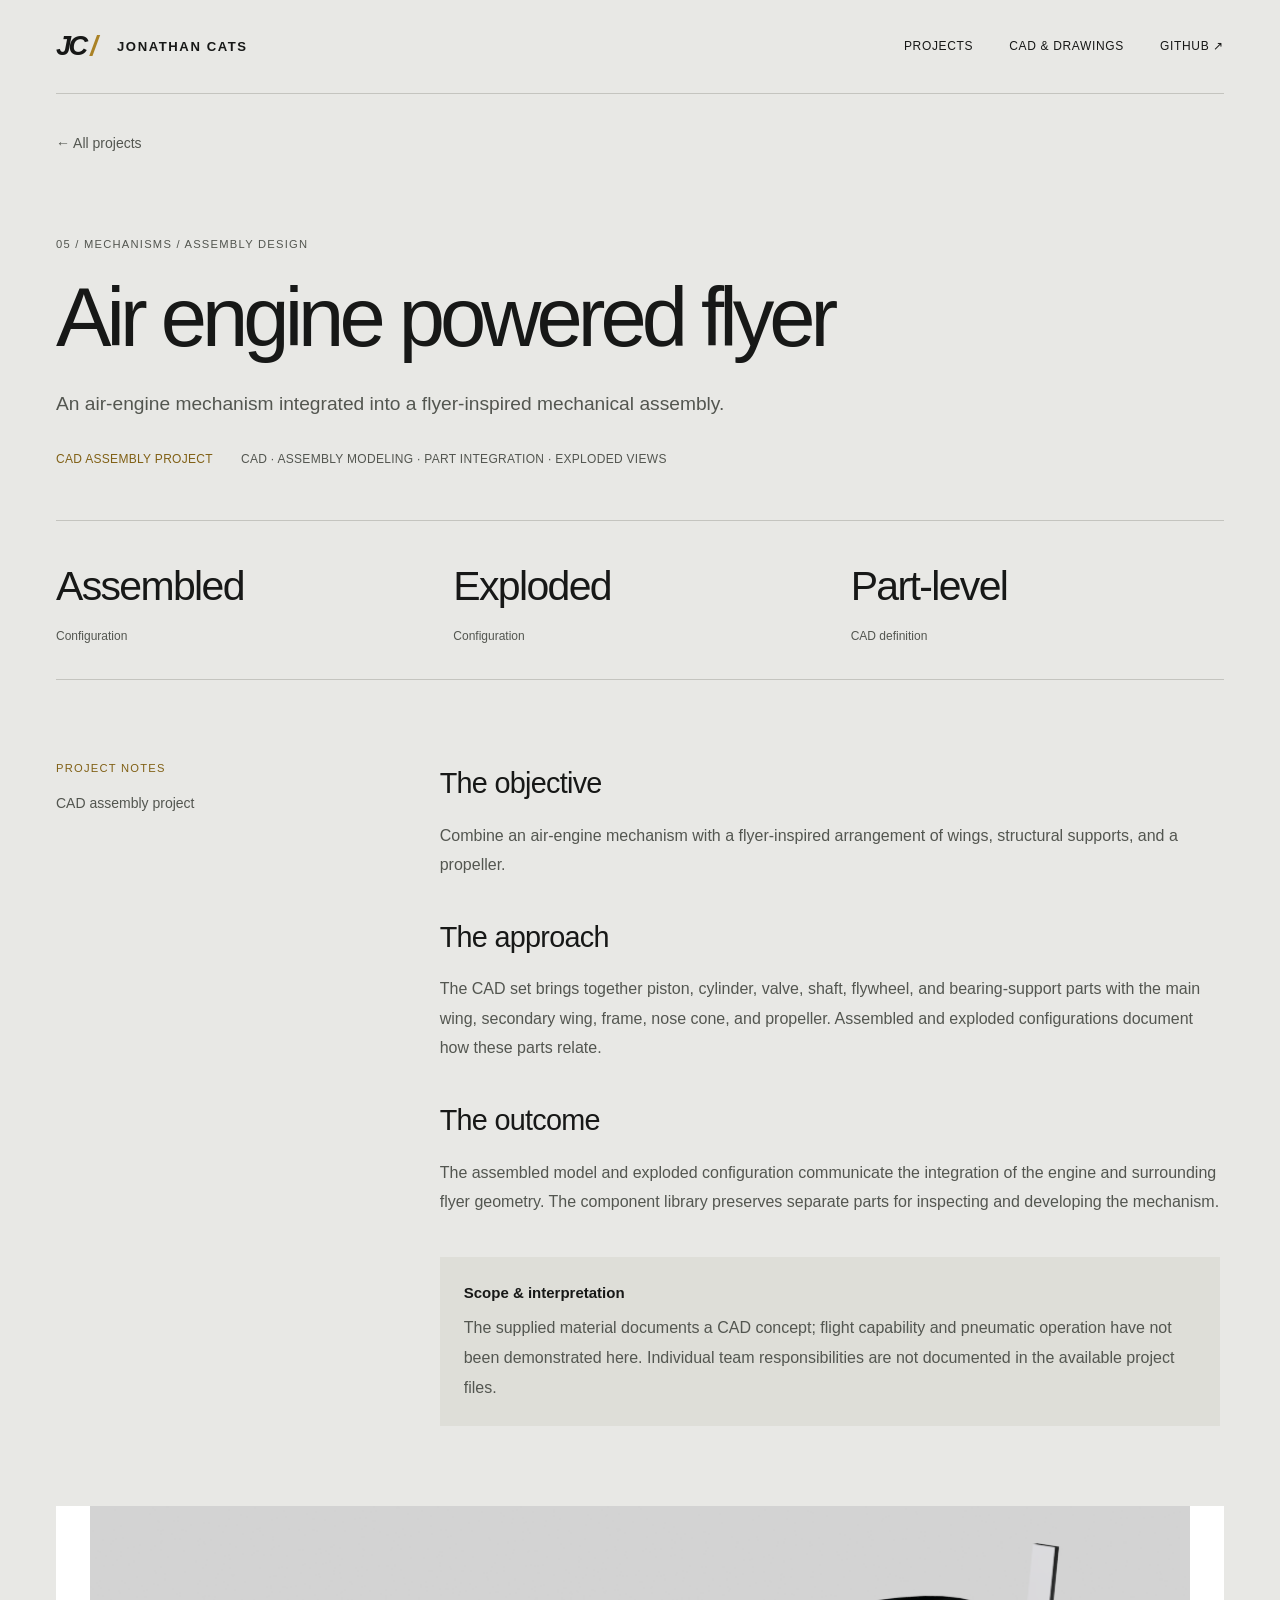
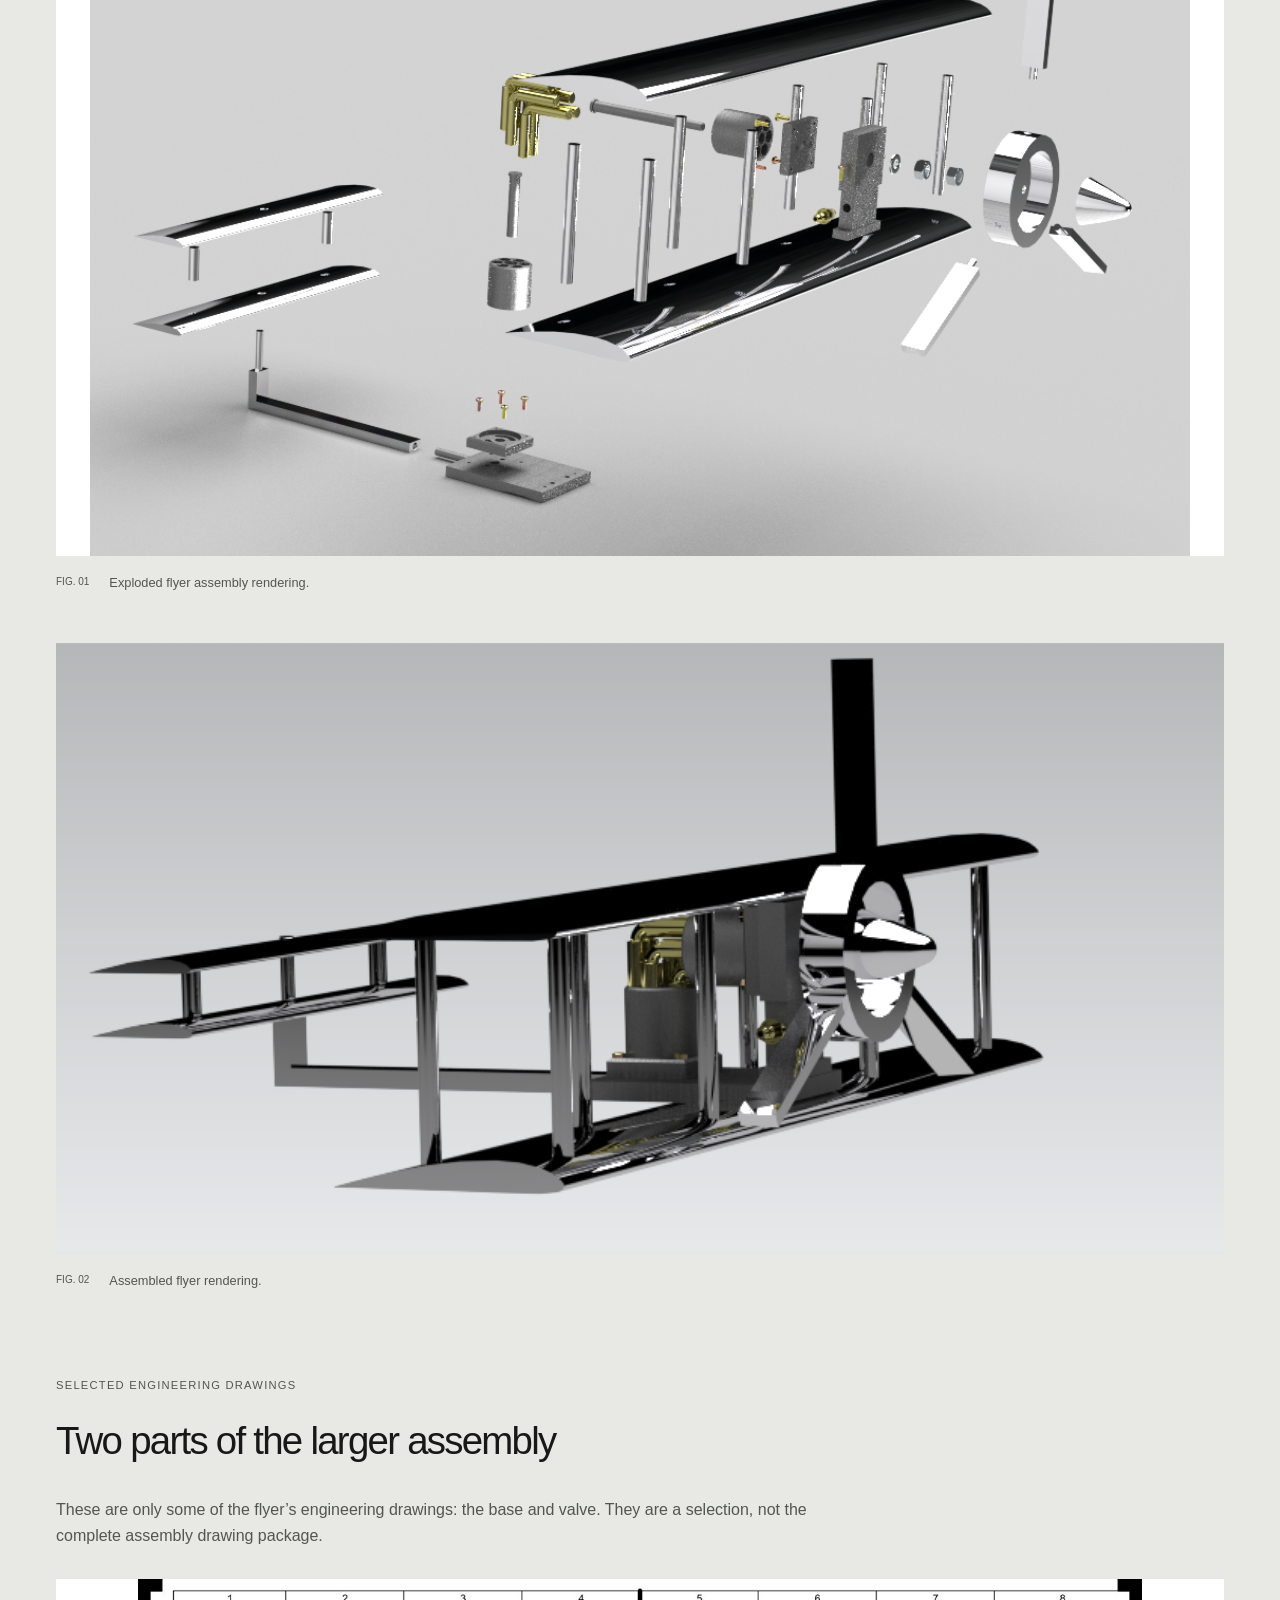
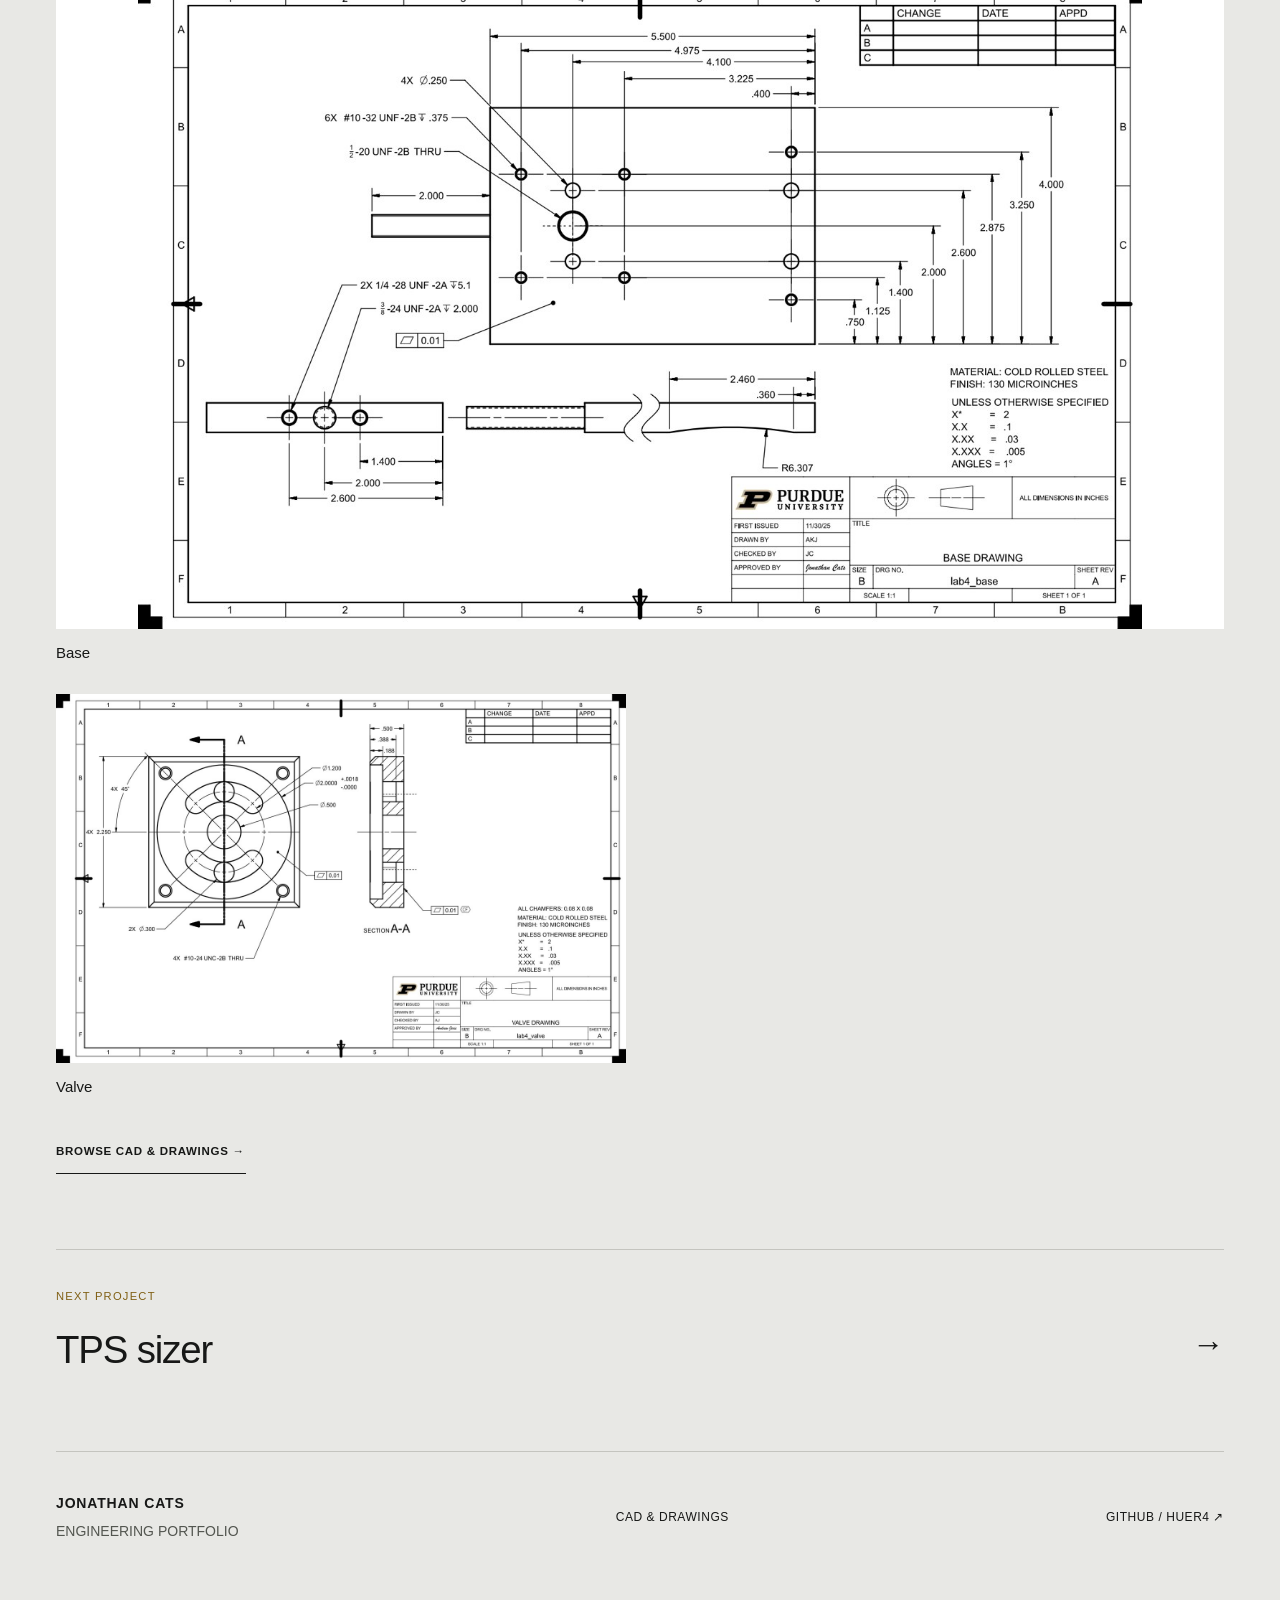
==== commit 0b2e45a1: "Restyle portfolio with an aerospace editorial theme" ====
--- a/air-engine-flyer.html
+++ b/air-engine-flyer.html
@@ -1 +1 @@
-<!doctype html><html lang="en"><head><meta charset="utf-8"><meta name="viewport" content="width=device-width, initial-scale=1"><meta name="description" content="An air-engine mechanism integrated into a flyer-inspired mechanical assembly."><meta name="theme-color" content="#101e2b"><meta property="og:title" content="Air engine powered flyer"><meta property="og:description" content="An air-engine mechanism integrated into a flyer-inspired mechanical assembly."><meta property="og:type" content="website"><title>Air engine powered flyer | Jonathan Cats</title><link rel="icon" href="assets/favicon.svg" type="image/svg+xml"><link rel="stylesheet" href="styles.329bed7b4d97.css"></head><body><a class="skip" href="#main">Skip to content</a><header><a class="brand" href="index.html"><span class="monogram">JC<span> /</span></span><span>JONATHAN CATS</span></a><nav aria-label="Main navigation"><a href="index.html#projects">Projects</a><a href="cad-library.html">CAD &amp; drawings</a><a href="https://github.com/Huer4">GitHub <span aria-hidden="true">↗</span></a></nav></header><main id="main" class="detail"><a class="back" href="index.html#projects">← All projects</a><section class="project-heading"><p class="eyebrow accent">05 / MECHANISMS / ASSEMBLY DESIGN</p><h1>Air engine powered flyer</h1><p class="detail-intro">An air-engine mechanism integrated into a flyer-inspired mechanical assembly.</p><div class="project-meta"><span>CAD assembly project</span><span>CAD · Assembly modeling · Part integration · Exploded views</span></div></section><div class="metrics"><div><strong>Assembled</strong><span>Configuration</span></div><div><strong>Exploded</strong><span>Configuration</span></div><div><strong>Part-level</strong><span>CAD definition</span></div></div><div class="case-layout"><aside><p class="eyebrow">PROJECT NOTES</p><p>CAD assembly project</p></aside><div class="case-copy"><section><h2>The objective</h2><p>Combine an air-engine mechanism with a flyer-inspired arrangement of wings, structural supports, and a propeller.</p></section><section><h2>The approach</h2><p>The CAD set brings together piston, cylinder, valve, shaft, flywheel, and bearing-support parts with the main wing, secondary wing, frame, nose cone, and propeller. Assembled and exploded configurations document how these parts relate.</p></section><section><h2>The outcome</h2><p>The assembled model and exploded configuration communicate the integration of the engine and surrounding flyer geometry. The component library preserves separate parts for inspecting and developing the mechanism.</p></section><div class="model-note"><h3>Scope & interpretation</h3><p>The supplied material documents a CAD concept; flight capability and pneumatic operation have not been demonstrated here. Individual team responsibilities are not documented in the available project files.</p></div></div></div><section class="gallery" aria-label="Project figures"><figure class="flyer-figure"><img src="assets/flyer-exploded.png" alt="Exploded flyer assembly rendering." loading="lazy"><figcaption><span>FIG. 01</span>Exploded flyer assembly rendering.</figcaption></figure><figure class="flyer-figure"><img src="assets/flyer-assembly.png" alt="Assembled flyer rendering." loading="lazy"><figcaption><span>FIG. 02</span>Assembled flyer rendering.</figcaption></figure></section><section class="selected-drawings"><p class="eyebrow accent">SELECTED ENGINEERING DRAWINGS</p><h2>Two parts of the larger assembly</h2><p>These are only some of the flyer’s engineering drawings: the base and valve. They are a selection, not the complete assembly drawing package.</p><div class="drawing-pair"><figure><img src="library/flyer-base/drawing.jpg" alt="Flyer base engineering drawing" loading="lazy"><figcaption>Base</figcaption></figure><figure><img src="library/flyer-valve/drawing.jpg" alt="Flyer valve engineering drawing" loading="lazy"><figcaption>Valve</figcaption></figure></div><a class="button" href="cad-library.html">Browse CAD & drawings →</a></section><a class="next-project" href="tps-sizer.html"><span class="eyebrow">NEXT PROJECT</span><strong>TPS sizer</strong><span aria-hidden="true">→</span></a></main><footer><a class="brand" href="index.html">Jonathan Cats<span class="muted">Engineering portfolio</span></a><a href="cad-library.html">CAD &amp; drawings</a><a href="https://github.com/Huer4">GitHub / Huer4 ↗</a></footer></body></html>+<!doctype html><html lang="en"><head><meta charset="utf-8"><meta name="viewport" content="width=device-width, initial-scale=1"><meta name="description" content="An air-engine mechanism integrated into a flyer-inspired mechanical assembly."><meta name="theme-color" content="#101e2b"><meta property="og:title" content="Air engine powered flyer"><meta property="og:description" content="An air-engine mechanism integrated into a flyer-inspired mechanical assembly."><meta property="og:type" content="website"><title>Air engine powered flyer | Jonathan Cats</title><link rel="icon" href="assets/favicon.svg" type="image/svg+xml"><link rel="stylesheet" href="styles.945fbb3e1028.css"></head><body><a class="skip" href="#main">Skip to content</a><header><a class="brand" href="index.html"><span class="monogram">JC<span> /</span></span><span>JONATHAN CATS</span></a><nav aria-label="Main navigation"><a href="index.html#projects">Projects</a><a href="cad-library.html">CAD &amp; drawings</a><a href="https://github.com/Huer4">GitHub <span aria-hidden="true">↗</span></a></nav></header><main id="main" class="detail"><a class="back" href="index.html#projects">← All projects</a><section class="project-heading"><p class="eyebrow accent">05 / MECHANISMS / ASSEMBLY DESIGN</p><h1>Air engine powered flyer</h1><p class="detail-intro">An air-engine mechanism integrated into a flyer-inspired mechanical assembly.</p><div class="project-meta"><span>CAD assembly project</span><span>CAD · Assembly modeling · Part integration · Exploded views</span></div></section><div class="metrics"><div><strong>Assembled</strong><span>Configuration</span></div><div><strong>Exploded</strong><span>Configuration</span></div><div><strong>Part-level</strong><span>CAD definition</span></div></div><div class="case-layout"><aside><p class="eyebrow">PROJECT NOTES</p><p>CAD assembly project</p></aside><div class="case-copy"><section><h2>The objective</h2><p>Combine an air-engine mechanism with a flyer-inspired arrangement of wings, structural supports, and a propeller.</p></section><section><h2>The approach</h2><p>The CAD set brings together piston, cylinder, valve, shaft, flywheel, and bearing-support parts with the main wing, secondary wing, frame, nose cone, and propeller. Assembled and exploded configurations document how these parts relate.</p></section><section><h2>The outcome</h2><p>The assembled model and exploded configuration communicate the integration of the engine and surrounding flyer geometry. The component library preserves separate parts for inspecting and developing the mechanism.</p></section><div class="model-note"><h3>Scope & interpretation</h3><p>The supplied material documents a CAD concept; flight capability and pneumatic operation have not been demonstrated here. Individual team responsibilities are not documented in the available project files.</p></div></div></div><section class="gallery" aria-label="Project figures"><figure class="flyer-figure"><img src="assets/flyer-exploded.png" alt="Exploded flyer assembly rendering." loading="lazy"><figcaption><span>FIG. 01</span>Exploded flyer assembly rendering.</figcaption></figure><figure class="flyer-figure"><img src="assets/flyer-assembly.png" alt="Assembled flyer rendering." loading="lazy"><figcaption><span>FIG. 02</span>Assembled flyer rendering.</figcaption></figure></section><section class="selected-drawings"><p class="eyebrow accent">SELECTED ENGINEERING DRAWINGS</p><h2>Two parts of the larger assembly</h2><p>These are only some of the flyer’s engineering drawings: the base and valve. They are a selection, not the complete assembly drawing package.</p><div class="drawing-pair"><figure><img src="library/flyer-base/drawing.jpg" alt="Flyer base engineering drawing" loading="lazy"><figcaption>Base</figcaption></figure><figure><img src="library/flyer-valve/drawing.jpg" alt="Flyer valve engineering drawing" loading="lazy"><figcaption>Valve</figcaption></figure></div><a class="button" href="cad-library.html">Browse CAD & drawings →</a></section><a class="next-project" href="tps-sizer.html"><span class="eyebrow">NEXT PROJECT</span><strong>TPS sizer</strong><span aria-hidden="true">→</span></a></main><footer><a class="brand" href="index.html">Jonathan Cats<span class="muted">Engineering portfolio</span></a><a href="cad-library.html">CAD &amp; drawings</a><a href="https://github.com/Huer4">GitHub / Huer4 ↗</a></footer></body></html>
--- a/styles.945fbb3e1028.css
+++ b/styles.945fbb3e1028.css
@@ -0,0 +1,27 @@
+:root{--bg:#101e2b;--surface:#182a3a;--line:#344452;--text:#f5f7fa;--muted:#bac6cf;--accent:#fca66a;--max:1280px;color-scheme:dark;font-family:Arial,Helvetica,sans-serif}*{box-sizing:border-box}html{scroll-behavior:smooth;scroll-padding-top:32px}body{margin:0;background:var(--bg);color:var(--text);font-size:16px;line-height:1.65}a{color:inherit;text-decoration:none}a:focus-visible{outline:3px solid var(--accent);outline-offset:7px}img{display:block;max-width:100%;height:auto}header,footer,main{width:min(var(--max),calc(100% - 112px));margin:auto}header{display:flex;align-items:center;justify-content:space-between;min-height:112px;border-bottom:1px solid var(--line);gap:28px}.brand{display:flex;align-items:center;gap:22px;font-size:.875rem;font-weight:700;letter-spacing:.06em}.monogram{font-size:1.7rem;letter-spacing:-.1em}.monogram span{color:var(--accent)}nav{display:flex;gap:36px;font-size:.9375rem}nav a:hover,.back:hover{color:var(--accent)}.hero{display:grid;grid-template-columns:1.07fr 1fr;align-items:center;gap:52px;padding:90px 0 84px}.eyebrow{font-family:'Courier New',monospace;font-size:.8125rem;letter-spacing:.1em;font-weight:700;line-height:1.6;margin:0 0 22px}.accent{color:var(--accent)}h1,h2,h3,p{margin-top:0}h1{font-size:clamp(2.9rem,4.6vw,4.65rem);font-weight:500;line-height:1.07;letter-spacing:-.055em;margin-bottom:28px}h1 em{font-style:normal;color:var(--accent)}.intro{font-size:1.0625rem;color:var(--muted);max-width:460px;margin:0 0 32px;line-height:1.8}.button{display:inline-flex;gap:36px;padding:14px 20px;border:1px solid #70808b;font-weight:600;font-size:.9375rem}.button:hover{background:var(--accent);color:var(--bg);border-color:var(--accent)}.hero-visual{border:1px solid var(--line);transform:translateY(9px)}.hero-image{background:#d2d4d6;padding:32px 0}.hero-image img{width:100%;aspect-ratio:1.4;object-fit:contain}.hero-caption{display:grid;grid-template-columns:1fr auto;gap:7px 20px;padding:23px 26px}.hero-caption>span:first-child{grid-column:1/-1;color:var(--muted);font:12px 'Courier New',monospace;letter-spacing:.12em}.hero-caption strong{font-size:1.125rem;font-weight:500}.hero-caption>span:last-child{color:var(--accent);font-size:1.4rem}.disciplines{border-top:1px solid var(--line);border-bottom:1px solid var(--line);padding:23px 0;display:flex;justify-content:space-between;gap:20px;color:var(--muted);font:.8125rem 'Courier New',monospace;letter-spacing:.06em}.projects{padding:90px 0 110px}.section-heading{display:flex;justify-content:space-between;align-items:end;margin-bottom:44px;gap:35px}.section-heading h2{font-size:clamp(2rem,3vw,2.8rem);font-weight:400;line-height:1.2;letter-spacing:-.035em;margin:0}.section-heading>p{color:var(--muted);margin:0}.grid{display:grid;grid-template-columns:1fr 1fr;gap:58px 32px}.card{min-width:0}.card-image{position:relative;background:#f1f3f5;aspect-ratio:1.5;overflow:hidden;display:grid;place-items:center}.card-image img{width:100%;height:100%;object-fit:contain;transition:transform .35s}.card a:hover .card-image img{transform:scale(1.025)}.image-num{position:absolute;top:16px;left:16px;background:var(--bg);color:var(--text);padding:3px 10px;font:.8125rem/1.8 'Courier New',monospace}.small-preview img{width:70%;height:70%;object-fit:contain}.card-info{padding:23px 0 0}.card-info .eyebrow{color:var(--accent);font-size:.75rem;margin-bottom:10px}.card h3{font-size:clamp(1.25rem,2vw,1.75rem);letter-spacing:-.025em;font-weight:500;line-height:1.25;display:flex;justify-content:space-between;gap:14px;margin-bottom:12px}.card h3 span{color:var(--accent)}.card-info>p:not(.eyebrow){color:var(--muted);max-width:470px;margin-bottom:18px}.card-link{font-size:.875rem;border-bottom:1px solid #7e909e;padding-bottom:5px}.card-link span{margin-left:13px}footer{padding:30px 0 40px;border-top:1px solid var(--line);display:flex;justify-content:space-between;align-items:center;gap:24px;font-size:.875rem}.muted{color:var(--muted);font-weight:400;letter-spacing:0}.skip{position:fixed;top:-100px;left:16px;background:var(--accent);color:var(--bg);padding:12px;z-index:10}.skip:focus{top:12px}.detail{padding-top:36px}.back{font-size:.875rem;color:var(--muted)}.project-heading{padding:65px 0 38px;max-width:1000px}.project-heading h1{font-size:clamp(2.9rem,6vw,5.5rem);max-width:950px}.detail-intro{font-size:1.25rem;line-height:1.6;max-width:730px;color:var(--muted)}.project-meta{display:flex;flex-wrap:wrap;gap:12px 28px;font-size:.875rem;color:var(--muted);margin-top:30px}.project-meta>span:first-child{color:var(--accent)}.metrics{display:grid;grid-template-columns:repeat(3,1fr);padding:28px 0;border-block:1px solid var(--line);gap:24px}.metrics>div{display:flex;flex-direction:column;gap:7px}.metrics strong{font-size:clamp(1.6rem,3.2vw,2.7rem);font-weight:400;letter-spacing:-.04em}.metrics span{color:var(--muted);font-size:.875rem}.case-layout{display:grid;grid-template-columns:1fr 2.5fr;gap:70px;margin:66px 0}.case-layout aside{color:var(--muted);font-size:.875rem}.case-layout aside .eyebrow{color:var(--accent);margin-bottom:14px}.case-copy{max-width:780px}.case-copy h2{font-weight:500;font-size:1.5rem;margin-bottom:13px;letter-spacing:-.025em}.case-copy section{margin-bottom:34px}.case-copy p{color:var(--muted);font-size:1.0625rem;line-height:1.85}.model-note{border-left:2px solid var(--accent);padding:9px 0 9px 25px;margin-top:40px}.model-note h3{font-size:.9375rem;margin-bottom:8px;font-weight:500}.model-note p{font-size:.9375rem;margin-bottom:0}.gallery{display:grid;grid-template-columns:repeat(2,minmax(0,1fr));gap:34px;margin-bottom:70px}figure{margin:0;min-width:0}figure:first-child{grid-column:1/-1}figure>a{background:#f5f6f7;display:grid;place-items:center;padding:20px}figure img{max-height:650px;object-fit:contain;width:100%}figure.preview-figure>a{min-height:330px}figure.preview-figure img{width:494px;max-width:100%}.gallery figcaption{display:flex;gap:20px;font-size:.875rem;color:var(--muted);padding:16px 0}.gallery figcaption span{font:.75rem/1.9 'Courier New',monospace;color:var(--accent);white-space:nowrap}.next-project{border-top:1px solid var(--line);display:grid;grid-template-columns:1fr auto;padding:38px 0 70px;gap:12px}.next-project .eyebrow{grid-column:1/-1;margin:0;color:var(--accent)}.next-project strong{font-weight:400;font-size:clamp(1.5rem,3vw,2.5rem);letter-spacing:-.03em}.next-project>span:last-child{font-size:2rem;color:var(--accent)}@media(min-width:1500px){.hero{padding-block:110px}}@media(max-width:1000px){header,footer,main{width:calc(100% - 64px)}.hero{gap:32px;padding-block:65px}h1{font-size:3.3rem}.hero-image{padding:20px 0}.brand{gap:12px}.disciplines{font-size:.75rem;letter-spacing:0}.case-layout{gap:35px;grid-template-columns:1fr 3fr}}@media(max-width:720px){header,footer,main{width:calc(100% - 40px)}header{min-height:86px}.brand{font-size:.75rem;gap:10px}.monogram{font-size:1.5rem}nav{gap:18px;font-size:.875rem}.hero{grid-template-columns:1fr;padding:48px 0;gap:36px}h1{font-size:clamp(2.75rem,9vw,4rem)}.hero-visual{transform:none}.hero-image{padding:0}.hero-image img{aspect-ratio:1.6}.disciplines{flex-wrap:wrap;gap:16px;font-size:.75rem}.projects{padding:54px 0 60px}.section-heading{align-items:start;flex-direction:column;gap:20px}.section-heading>p br{display:none}.grid{grid-template-columns:1fr;gap:42px}.card h3{font-size:1.6rem}.card-image{aspect-ratio:1.5}.card-info{padding-top:20px}footer{align-items:start;flex-direction:column}.project-heading{padding-top:42px}.project-heading h1{font-size:3rem}.detail-intro{font-size:1.125rem}.metrics{gap:15px}.metrics strong{font-size:1.6rem}.metrics span{font-size:.8125rem}.case-layout{grid-template-columns:1fr;gap:15px;margin:42px 0}.case-layout aside{display:none}.gallery{grid-template-columns:1fr}.gallery figure:first-child{grid-column:auto}figure>a{padding:8px}.gallery figcaption{gap:12px}.project-meta{gap:10px}.next-project{padding-bottom:45px}}@media(max-width:380px){header .brand>span:last-child{max-width:85px;line-height:1.4}.metrics{grid-template-columns:1fr}.metrics>div{flex-direction:row;align-items:baseline;justify-content:space-between}}@media(prefers-reduced-motion:reduce){html{scroll-behavior:auto}.card-image img{transition:none}}@media print{body{background:white;color:black}header,footer,nav,.back,.next-project{display:none}main{width:100%}.case-copy p,.model-note p,.metrics span,.detail-intro{color:#333}.gallery figure{break-inside:avoid}}
+
+/* CAD and drawing collection */
+.library-note{max-width:850px;color:var(--muted);font-size:1rem}.library-group{padding:18px 0 55px}.library-group>h2,.selected-drawings h2,.archive-teaser h2{font-size:2rem;font-weight:400;letter-spacing:-.035em;line-height:1.25}.library-grid{display:grid;grid-template-columns:repeat(2,minmax(0,1fr));gap:30px}.library-card{border:1px solid var(--line);padding:16px;min-width:0}.paired-previews{display:grid;grid-template-columns:1fr 1fr;gap:8px;background:#eff1f3}.paired-previews a{display:grid;place-items:center;min-width:0;aspect-ratio:1.1;background:#eff1f3;color:#182a3a}.paired-previews img{width:100%;height:100%;max-height:250px;object-fit:contain}.library-card h3{font-size:1.125rem;font-weight:500;margin:18px 0 12px}.library-links{display:flex;gap:12px 24px;flex-wrap:wrap;font-size:.875rem}.library-links a{color:var(--accent);text-decoration:underline;text-underline-offset:4px}.selected-drawings{margin:30px 0 75px}.selected-drawings>p:not(.eyebrow){color:var(--muted);max-width:800px}.drawing-pair{display:grid;grid-template-columns:1fr 1fr;gap:28px;margin:30px 0}.drawing-pair figure>a{padding:0}.drawing-pair figcaption{font-size:.9375rem;margin-top:12px}.drawing-pair figcaption a{color:var(--accent)}.gallery .flyer-figure{grid-column:1/-1}.archive-teaser{border-top:1px solid var(--line);display:flex;justify-content:space-between;align-items:center;gap:32px;padding:55px 0 75px}.archive-teaser p:not(.eyebrow){color:var(--muted)}.archive-teaser .button{flex-shrink:0}.archive-teaser h2{margin-bottom:14px}@media(max-width:720px){header{flex-wrap:wrap;gap:8px;padding:18px 0}header nav{width:100%;justify-content:space-between;gap:12px;padding-top:8px}.library-grid,.drawing-pair{grid-template-columns:1fr}.archive-teaser{display:block}.archive-teaser .button{margin-top:12px}.library-group>h2,.selected-drawings h2,.archive-teaser h2{font-size:1.6rem}}
+
+.engineering-decisions h3{font-size:1.125rem;font-weight:500;margin:28px 0 10px}.contour-section{margin:0 0 70px}.contour-section h2{font-size:2rem;font-weight:400;letter-spacing:-.035em;line-height:1.25}.contour-section>p:not(.eyebrow){color:var(--muted);max-width:850px}.contour-section figure{margin:28px 0}.contour-section figure>a{padding:0}.contour-section figcaption{color:var(--muted);font-size:.875rem;padding-top:14px}
+
+.site-update-note{width:min(var(--max),calc(100% - 112px));margin:0 auto;padding:22px 0;color:var(--muted);font-size:.875rem;line-height:1.7;border-top:1px solid var(--line)}@media(max-width:1000px){.site-update-note{width:calc(100% - 64px)}}@media(max-width:720px){.site-update-note{width:calc(100% - 40px)}}
+
+/* Prominent homepage update banner */
+.update-banner{width:100%;overflow:hidden;background:#c9162b;color:#fff;border-bottom:3px solid #ff7584;font-size:1rem;font-weight:700;letter-spacing:.035em;line-height:1.5;padding:15px 0}.update-banner-track{display:flex;width:max-content;animation:portfolio-notice 26s linear infinite}.update-banner-track span{display:block;flex-shrink:0;white-space:nowrap;padding-right:80px}.update-banner:hover .update-banner-track{animation-play-state:paused}@keyframes portfolio-notice{from{transform:translateX(0)}to{transform:translateX(-50%)}}@media(prefers-reduced-motion:reduce){.update-banner-track{animation:none;width:auto}.update-banner-track span{white-space:normal;padding:0 20px}.update-banner-track span[aria-hidden]{display:none}}
+
+.geometry-section{margin:50px 0}.geometry-section h2{font-size:2rem;font-weight:400;letter-spacing:-.035em}.geometry-section>p{color:var(--muted);max-width:900px}#geometry-viewer{width:100%;height:440px;border:1px solid var(--line);background:#e5eaee}#geometry-viewer canvas{display:block;width:100%;height:100%;touch-action:none}#model-status{font-size:.875rem;margin:14px 0}.model-controls{display:flex;flex-wrap:wrap;align-items:center;gap:10px}.model-controls button,.model-controls a{font:inherit;font-size:.875rem;padding:9px 13px;border:1px solid #70808b;background:transparent;color:var(--text);cursor:pointer}.model-controls button:hover,.model-controls button[aria-pressed="true"]{background:var(--accent);color:var(--bg)}.model-controls button:focus-visible{outline:3px solid var(--accent);outline-offset:3px}.model-controls button:disabled{opacity:.4;cursor:wait}.model-controls a{color:var(--accent)}@media(max-width:720px){#geometry-viewer{height:330px}}
+
+.mesh-comparison{margin:64px 0}.mesh-pair{display:grid;grid-template-columns:1fr 1fr;gap:24px;align-items:start;margin:24px 0 56px}.mesh-pair figure{margin:0}.mesh-pair img{width:100%;display:block}.mesh-pair figcaption{font-size:.85rem;line-height:1.6;color:var(--muted,#aebbc5);padding-top:14px}.geometry-viewer{height:440px;overflow:hidden;background:#e5eaee}.geometry-viewer canvas{display:block;max-width:100%}@media(max-width:800px){.mesh-pair{grid-template-columns:1fr}.geometry-viewer{height:330px}}
+
+.mesh-pair>figure{grid-column:auto;width:100%;min-width:0}.mesh-pair>[data-model-viewer]{min-width:0;width:100%}.mesh-pair{grid-template-columns:repeat(2,minmax(0,1fr))}@media(max-width:800px){.mesh-pair{grid-template-columns:minmax(0,1fr)}}
+
+/* Aerospace editorial theme: light surfaces, bold type, restrained gold. */
+:root{--bg:#e8e8e5;--surface:#dededb;--line:#c4c4bf;--text:#171817;--muted:#535650;--accent:#806015;--max:1440px;color-scheme:light;font-family:Arial,Helvetica,sans-serif}
+body{background:var(--bg);color:var(--text)}header,footer,main{width:min(var(--max),calc(100% - 112px))}header{min-height:94px;border-bottom:1px solid var(--line)}header .brand{letter-spacing:.12em;font-size:.82rem}.monogram{font-weight:900;font-style:italic}.monogram span{color:#aa8225}nav{font-size:.75rem;text-transform:uppercase;letter-spacing:.055em;gap:36px}nav a{padding:12px 0}.eyebrow{font-family:Arial,Helvetica,sans-serif;font-size:.7rem;letter-spacing:.11em;font-weight:500}.accent{color:var(--muted)}h1,h2,h3{color:var(--text)}
+.hero{grid-template-columns:1fr;gap:0;padding:56px 0 0;position:relative}.hero-copy{display:grid;grid-template-columns:1.4fr 1fr;column-gap:70px;align-items:end}.hero-copy .eyebrow{grid-column:1/-1;margin-bottom:24px}.hero h1{font-size:clamp(3.5rem,6.3vw,6.6rem);font-weight:600;letter-spacing:-.065em;line-height:.98;grid-row:2/4;margin-bottom:38px}.hero h1 em{color:inherit}.hero .intro{max-width:430px;font-size:1rem;line-height:1.75;margin:0 0 22px}.button{border:0;border-bottom:1px solid var(--text);padding:12px 0;justify-content:space-between;text-transform:uppercase;letter-spacing:.06em;font-size:.72rem;min-width:190px;max-width:max-content}.button:hover{background:transparent;color:var(--accent);border-color:var(--accent)}.hero-copy .button{margin-bottom:38px}.hero-visual{border:0;transform:none;display:block;background:#fff}.hero-image{padding:0;background:#fff;overflow:hidden}.hero-image img{aspect-ratio:2.25;max-height:620px;object-fit:contain;width:100%}.hero-caption{padding:22px 26px;grid-template-columns:1fr auto;background:#d7d7d2;border-top:1px solid var(--line)}.hero-caption strong{font-size:clamp(1.35rem,2.5vw,2.1rem);letter-spacing:-.04em;font-weight:500}.hero-caption>span:first-child{font:10px Arial,sans-serif;letter-spacing:.1em}.hero-caption>span:last-child{color:var(--text)}.disciplines{border-top:0;font:10px Arial,sans-serif;letter-spacing:.07em;padding:22px 0}
+.projects{padding:100px 0}.section-heading{border-top:1px solid var(--line);padding-top:30px;margin-bottom:56px}.section-heading h2{font-size:clamp(2.6rem,4.8vw,4.5rem);font-weight:500;letter-spacing:-.05em}.section-heading>p{font-size:.9rem}.grid{gap:68px 28px}.card-image{background:#fff;aspect-ratio:1.65}.image-num{background:#ecece7;color:#333;font:11px Arial,sans-serif;top:14px;left:14px;padding:8px 10px}.card-info{padding-top:24px;border-top:1px solid var(--line)}.card-info .eyebrow{color:var(--muted);font-size:.65rem}.card h3{font-size:clamp(1.4rem,2.2vw,2rem);font-weight:500;letter-spacing:-.045em}.card h3 span{color:var(--text)}.card-link{font-size:.7rem;text-transform:uppercase;letter-spacing:.06em;border-color:var(--text)}.card-info>p:not(.eyebrow){font-size:.92rem}.card:hover .card-image img{transform:scale(1.025)}
+.project-heading{padding:80px 0 50px;max-width:1100px}.project-heading h1{font-weight:500;line-height:1.02;letter-spacing:-.06em;font-size:clamp(3rem,6.5vw,6rem);max-width:1100px}.detail-intro{font-size:1.2rem;max-width:780px}.project-meta{font-size:.75rem;text-transform:uppercase;letter-spacing:.025em}.metrics{padding:32px 0}.metrics strong{font-weight:500}.metrics span{font-size:.75rem}.case-copy p{font-size:1rem;line-height:1.85}.case-copy h2{font-size:1.8rem}.case-layout{margin-block:80px}.model-note{background:#deded8;border:0;padding:24px}.model-note h3{font-weight:600}.gallery img,.mesh-pair img,.drawing-pair img{background:#fff}.gallery figcaption{font-size:.8rem}.gallery figcaption span{font:10px/1.9 Arial,sans-serif;color:var(--muted)}.geometry-section h2,.mesh-comparison h2,.selected-drawings h2,.library-group>h2,.archive-teaser h2{font-weight:500;font-size:clamp(1.8rem,3vw,2.7rem);letter-spacing:-.045em}.geometry-section>p,.mesh-comparison>p{max-width:850px}.mesh-comparison>h3{padding-top:24px;border-top:1px solid var(--line);font-weight:500}.geometry-viewer{background:#e5eaee}.model-controls button{border-color:#a1a49c;font-size:.7rem;text-transform:uppercase;letter-spacing:.02em}.model-controls button:hover,.model-controls button[aria-pressed=true]{background:#292c26;color:white}.library-card{padding:18px;background:#e0e0db;border:0}.paired-previews{background:white;align-items:center}.library-card h3{margin-bottom:0}.archive-teaser{padding:60px 0 80px}.next-project strong{font-weight:500}.next-project>span:last-child{color:var(--text)}footer{padding:40px 0 60px;font-size:.75rem;text-transform:uppercase;letter-spacing:.045em}footer .brand{flex-direction:column;align-items:flex-start;gap:5px}.update-banner{padding:9px 0;font-size:.75rem;letter-spacing:.035em;border-bottom:0;background:#b6232c}.skip{background:#191a18;color:white}.site-update-note{color:var(--muted)}
+@media(max-width:1000px){header,footer,main{width:calc(100% - 64px)}.hero-copy{gap:32px}.hero h1{font-size:4rem}.hero .intro{font-size:.9rem}.hero-image img{aspect-ratio:1.9}}
+@media(max-width:720px){header,footer,main{width:calc(100% - 36px)}header{min-height:96px;padding:18px 0}header nav{gap:16px;font-size:.65rem;padding-top:10px}.hero{padding-top:38px}.hero-copy{display:block}.hero h1{font-size:clamp(3.1rem,12vw,4.8rem);margin-bottom:24px}.hero .intro{max-width:100%;font-size:.95rem}.hero-copy .button{margin-bottom:30px}.hero-image img{aspect-ratio:1.35;max-height:none}.hero-caption{padding:20px}.hero-caption strong{font-size:1.35rem}.disciplines{font-size:9px;gap:12px}.projects{padding:60px 0}.grid{gap:44px}.section-heading{padding-top:22px;margin-bottom:34px}.section-heading h2{font-size:2.8rem}.project-heading{padding:44px 0 32px}.project-heading h1{font-size:clamp(2.65rem,10vw,4rem);overflow-wrap:break-word}.project-meta{font-size:.65rem}.metrics{grid-template-columns:1fr;gap:20px}.metrics>div{border-bottom:1px solid var(--line);padding-bottom:14px}.metrics>div:last-child{border:0;padding:0}.case-layout{margin-block:40px}.model-note{padding:20px}.gallery figcaption{display:block}.gallery figcaption span{display:block;margin-bottom:6px}.archive-teaser{padding:40px 0}.mesh-pair{gap:18px}footer{padding-bottom:40px}}
+@media print{body{background:white}header,.update-banner{display:none}.hero{padding-top:0}.model-controls{display:none}}
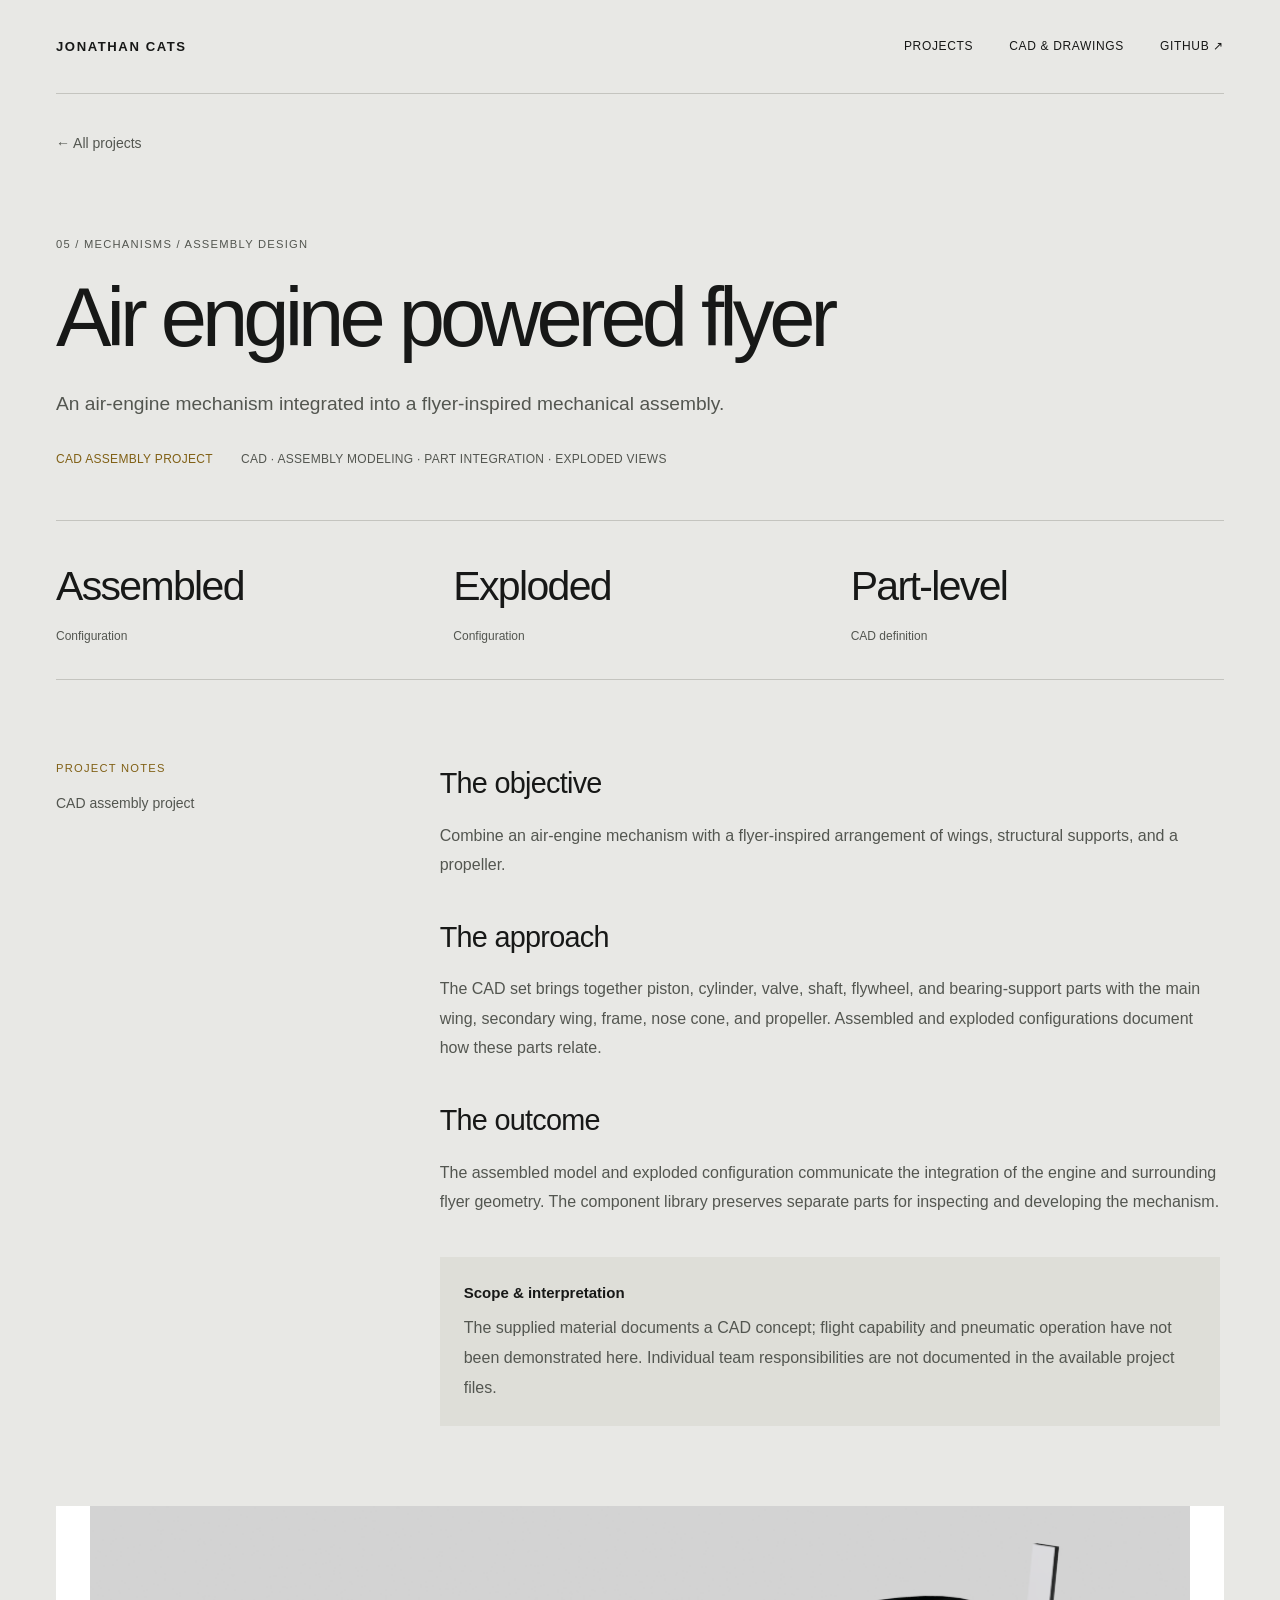
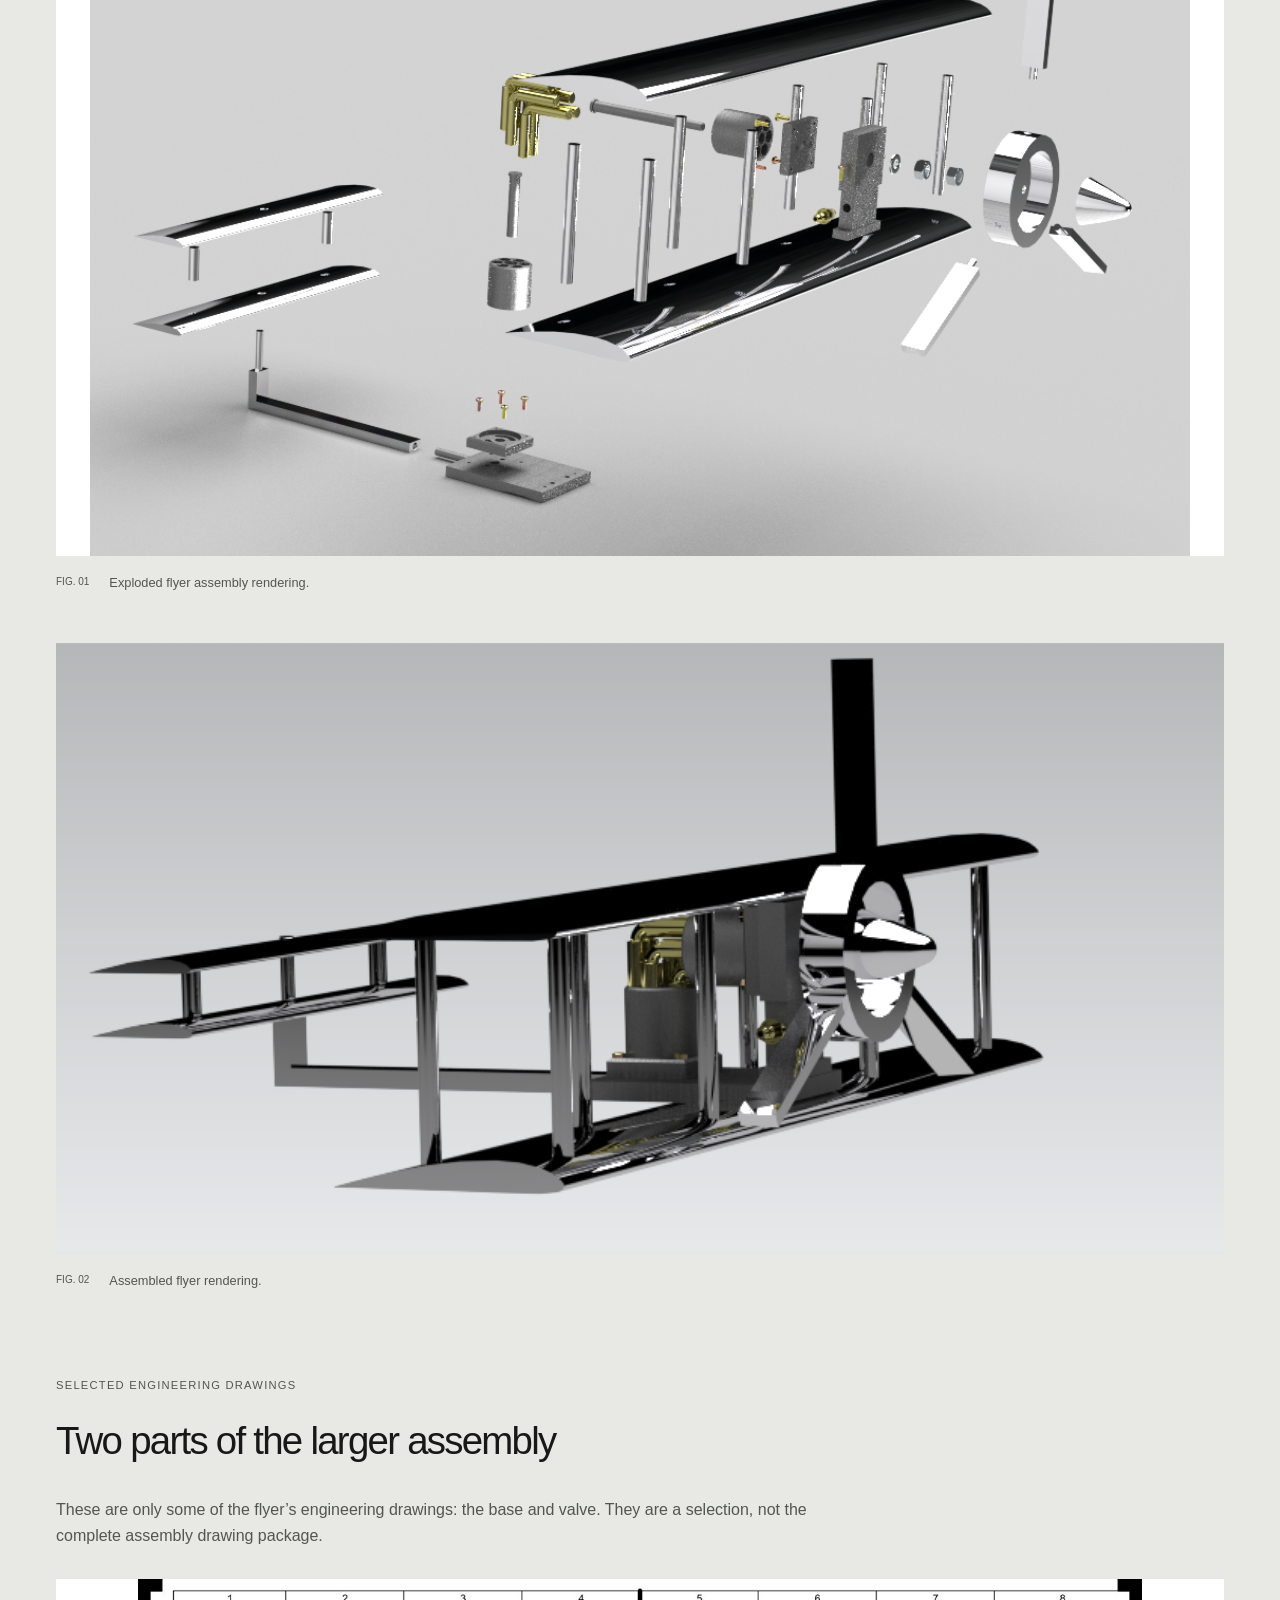
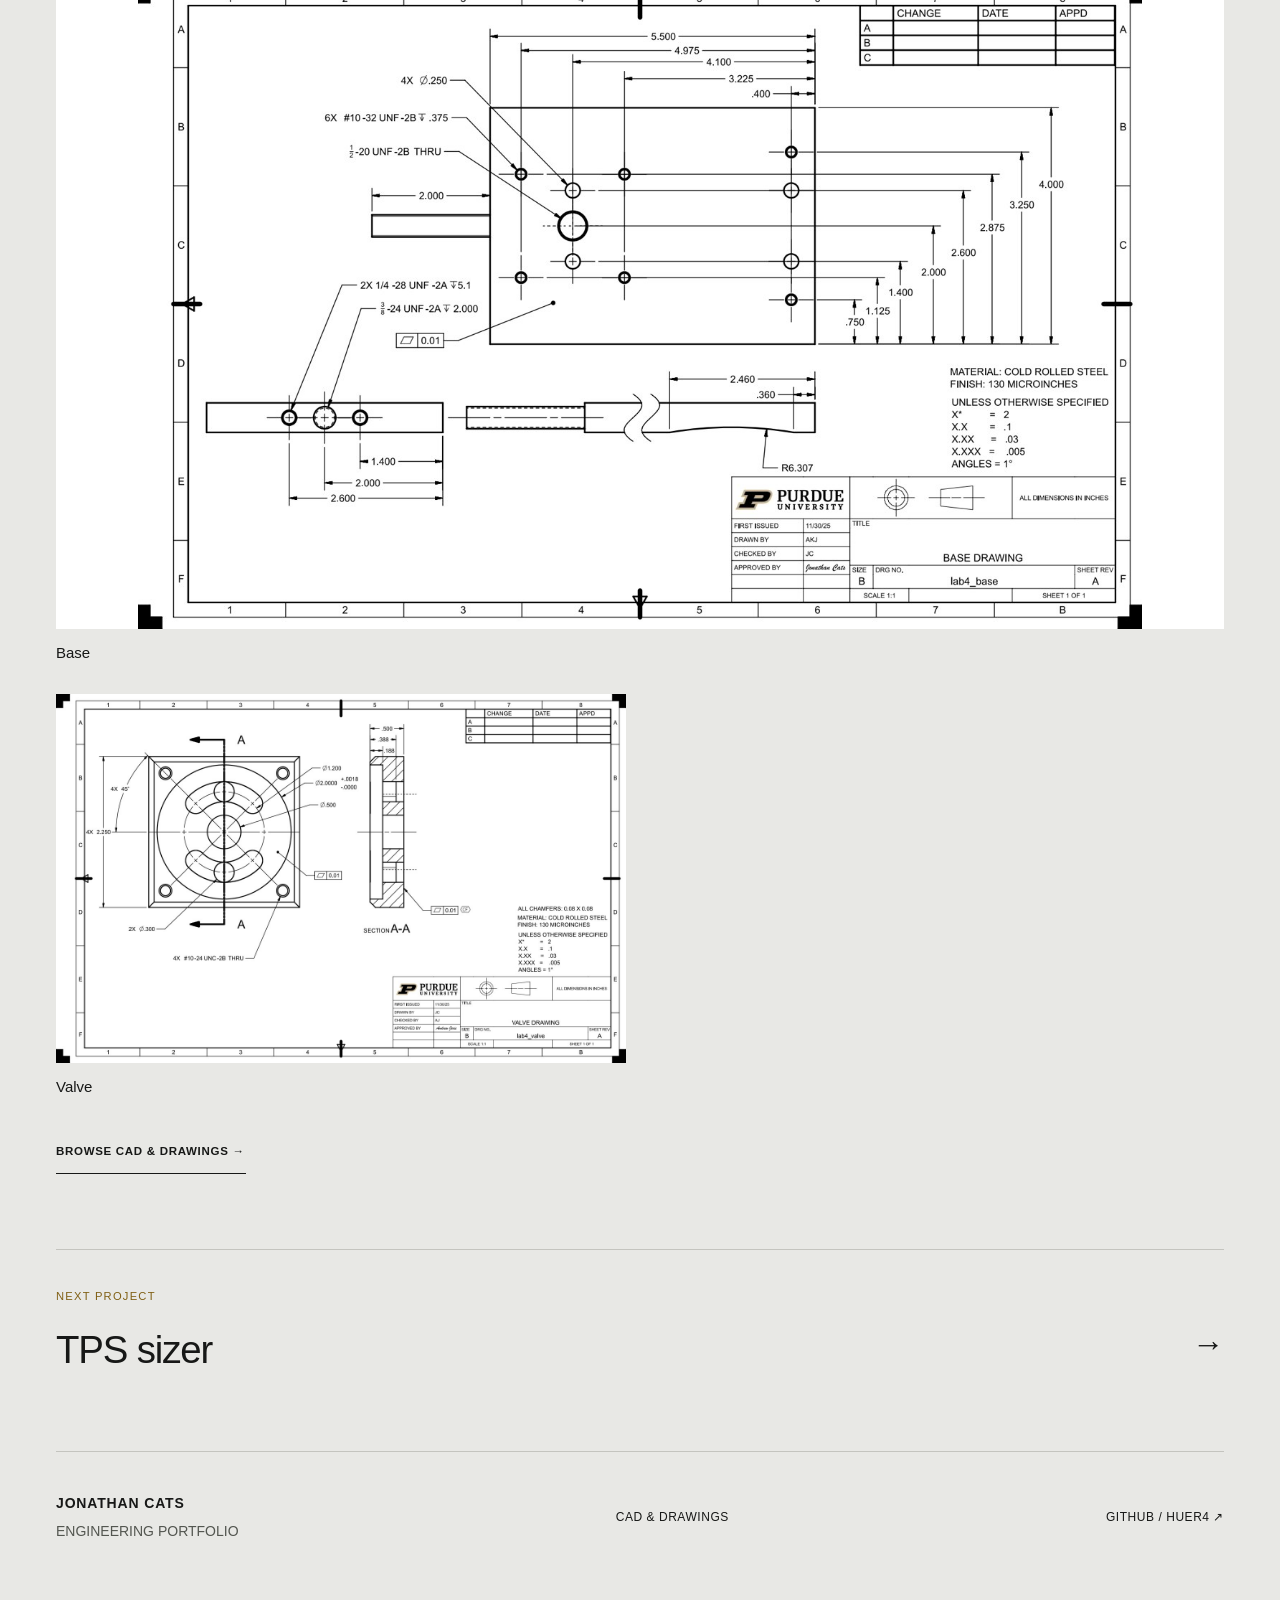
==== commit 534eb609: "Remove JC header monogram" ====
--- a/air-engine-flyer.html
+++ b/air-engine-flyer.html
@@ -1 +1 @@
-<!doctype html><html lang="en"><head><meta charset="utf-8"><meta name="viewport" content="width=device-width, initial-scale=1"><meta name="description" content="An air-engine mechanism integrated into a flyer-inspired mechanical assembly."><meta name="theme-color" content="#101e2b"><meta property="og:title" content="Air engine powered flyer"><meta property="og:description" content="An air-engine mechanism integrated into a flyer-inspired mechanical assembly."><meta property="og:type" content="website"><title>Air engine powered flyer | Jonathan Cats</title><link rel="icon" href="assets/favicon.svg" type="image/svg+xml"><link rel="stylesheet" href="styles.945fbb3e1028.css"></head><body><a class="skip" href="#main">Skip to content</a><header><a class="brand" href="index.html"><span class="monogram">JC<span> /</span></span><span>JONATHAN CATS</span></a><nav aria-label="Main navigation"><a href="index.html#projects">Projects</a><a href="cad-library.html">CAD &amp; drawings</a><a href="https://github.com/Huer4">GitHub <span aria-hidden="true">↗</span></a></nav></header><main id="main" class="detail"><a class="back" href="index.html#projects">← All projects</a><section class="project-heading"><p class="eyebrow accent">05 / MECHANISMS / ASSEMBLY DESIGN</p><h1>Air engine powered flyer</h1><p class="detail-intro">An air-engine mechanism integrated into a flyer-inspired mechanical assembly.</p><div class="project-meta"><span>CAD assembly project</span><span>CAD · Assembly modeling · Part integration · Exploded views</span></div></section><div class="metrics"><div><strong>Assembled</strong><span>Configuration</span></div><div><strong>Exploded</strong><span>Configuration</span></div><div><strong>Part-level</strong><span>CAD definition</span></div></div><div class="case-layout"><aside><p class="eyebrow">PROJECT NOTES</p><p>CAD assembly project</p></aside><div class="case-copy"><section><h2>The objective</h2><p>Combine an air-engine mechanism with a flyer-inspired arrangement of wings, structural supports, and a propeller.</p></section><section><h2>The approach</h2><p>The CAD set brings together piston, cylinder, valve, shaft, flywheel, and bearing-support parts with the main wing, secondary wing, frame, nose cone, and propeller. Assembled and exploded configurations document how these parts relate.</p></section><section><h2>The outcome</h2><p>The assembled model and exploded configuration communicate the integration of the engine and surrounding flyer geometry. The component library preserves separate parts for inspecting and developing the mechanism.</p></section><div class="model-note"><h3>Scope & interpretation</h3><p>The supplied material documents a CAD concept; flight capability and pneumatic operation have not been demonstrated here. Individual team responsibilities are not documented in the available project files.</p></div></div></div><section class="gallery" aria-label="Project figures"><figure class="flyer-figure"><img src="assets/flyer-exploded.png" alt="Exploded flyer assembly rendering." loading="lazy"><figcaption><span>FIG. 01</span>Exploded flyer assembly rendering.</figcaption></figure><figure class="flyer-figure"><img src="assets/flyer-assembly.png" alt="Assembled flyer rendering." loading="lazy"><figcaption><span>FIG. 02</span>Assembled flyer rendering.</figcaption></figure></section><section class="selected-drawings"><p class="eyebrow accent">SELECTED ENGINEERING DRAWINGS</p><h2>Two parts of the larger assembly</h2><p>These are only some of the flyer’s engineering drawings: the base and valve. They are a selection, not the complete assembly drawing package.</p><div class="drawing-pair"><figure><img src="library/flyer-base/drawing.jpg" alt="Flyer base engineering drawing" loading="lazy"><figcaption>Base</figcaption></figure><figure><img src="library/flyer-valve/drawing.jpg" alt="Flyer valve engineering drawing" loading="lazy"><figcaption>Valve</figcaption></figure></div><a class="button" href="cad-library.html">Browse CAD & drawings →</a></section><a class="next-project" href="tps-sizer.html"><span class="eyebrow">NEXT PROJECT</span><strong>TPS sizer</strong><span aria-hidden="true">→</span></a></main><footer><a class="brand" href="index.html">Jonathan Cats<span class="muted">Engineering portfolio</span></a><a href="cad-library.html">CAD &amp; drawings</a><a href="https://github.com/Huer4">GitHub / Huer4 ↗</a></footer></body></html>+<!doctype html><html lang="en"><head><meta charset="utf-8"><meta name="viewport" content="width=device-width, initial-scale=1"><meta name="description" content="An air-engine mechanism integrated into a flyer-inspired mechanical assembly."><meta name="theme-color" content="#101e2b"><meta property="og:title" content="Air engine powered flyer"><meta property="og:description" content="An air-engine mechanism integrated into a flyer-inspired mechanical assembly."><meta property="og:type" content="website"><title>Air engine powered flyer | Jonathan Cats</title><link rel="icon" href="assets/favicon.svg" type="image/svg+xml"><link rel="stylesheet" href="styles.945fbb3e1028.css"></head><body><a class="skip" href="#main">Skip to content</a><header><a class="brand" href="index.html"><span>JONATHAN CATS</span></a><nav aria-label="Main navigation"><a href="index.html#projects">Projects</a><a href="cad-library.html">CAD &amp; drawings</a><a href="https://github.com/Huer4">GitHub <span aria-hidden="true">↗</span></a></nav></header><main id="main" class="detail"><a class="back" href="index.html#projects">← All projects</a><section class="project-heading"><p class="eyebrow accent">05 / MECHANISMS / ASSEMBLY DESIGN</p><h1>Air engine powered flyer</h1><p class="detail-intro">An air-engine mechanism integrated into a flyer-inspired mechanical assembly.</p><div class="project-meta"><span>CAD assembly project</span><span>CAD · Assembly modeling · Part integration · Exploded views</span></div></section><div class="metrics"><div><strong>Assembled</strong><span>Configuration</span></div><div><strong>Exploded</strong><span>Configuration</span></div><div><strong>Part-level</strong><span>CAD definition</span></div></div><div class="case-layout"><aside><p class="eyebrow">PROJECT NOTES</p><p>CAD assembly project</p></aside><div class="case-copy"><section><h2>The objective</h2><p>Combine an air-engine mechanism with a flyer-inspired arrangement of wings, structural supports, and a propeller.</p></section><section><h2>The approach</h2><p>The CAD set brings together piston, cylinder, valve, shaft, flywheel, and bearing-support parts with the main wing, secondary wing, frame, nose cone, and propeller. Assembled and exploded configurations document how these parts relate.</p></section><section><h2>The outcome</h2><p>The assembled model and exploded configuration communicate the integration of the engine and surrounding flyer geometry. The component library preserves separate parts for inspecting and developing the mechanism.</p></section><div class="model-note"><h3>Scope & interpretation</h3><p>The supplied material documents a CAD concept; flight capability and pneumatic operation have not been demonstrated here. Individual team responsibilities are not documented in the available project files.</p></div></div></div><section class="gallery" aria-label="Project figures"><figure class="flyer-figure"><img src="assets/flyer-exploded.png" alt="Exploded flyer assembly rendering." loading="lazy"><figcaption><span>FIG. 01</span>Exploded flyer assembly rendering.</figcaption></figure><figure class="flyer-figure"><img src="assets/flyer-assembly.png" alt="Assembled flyer rendering." loading="lazy"><figcaption><span>FIG. 02</span>Assembled flyer rendering.</figcaption></figure></section><section class="selected-drawings"><p class="eyebrow accent">SELECTED ENGINEERING DRAWINGS</p><h2>Two parts of the larger assembly</h2><p>These are only some of the flyer’s engineering drawings: the base and valve. They are a selection, not the complete assembly drawing package.</p><div class="drawing-pair"><figure><img src="library/flyer-base/drawing.jpg" alt="Flyer base engineering drawing" loading="lazy"><figcaption>Base</figcaption></figure><figure><img src="library/flyer-valve/drawing.jpg" alt="Flyer valve engineering drawing" loading="lazy"><figcaption>Valve</figcaption></figure></div><a class="button" href="cad-library.html">Browse CAD & drawings →</a></section><a class="next-project" href="tps-sizer.html"><span class="eyebrow">NEXT PROJECT</span><strong>TPS sizer</strong><span aria-hidden="true">→</span></a></main><footer><a class="brand" href="index.html">Jonathan Cats<span class="muted">Engineering portfolio</span></a><a href="cad-library.html">CAD &amp; drawings</a><a href="https://github.com/Huer4">GitHub / Huer4 ↗</a></footer></body></html>
